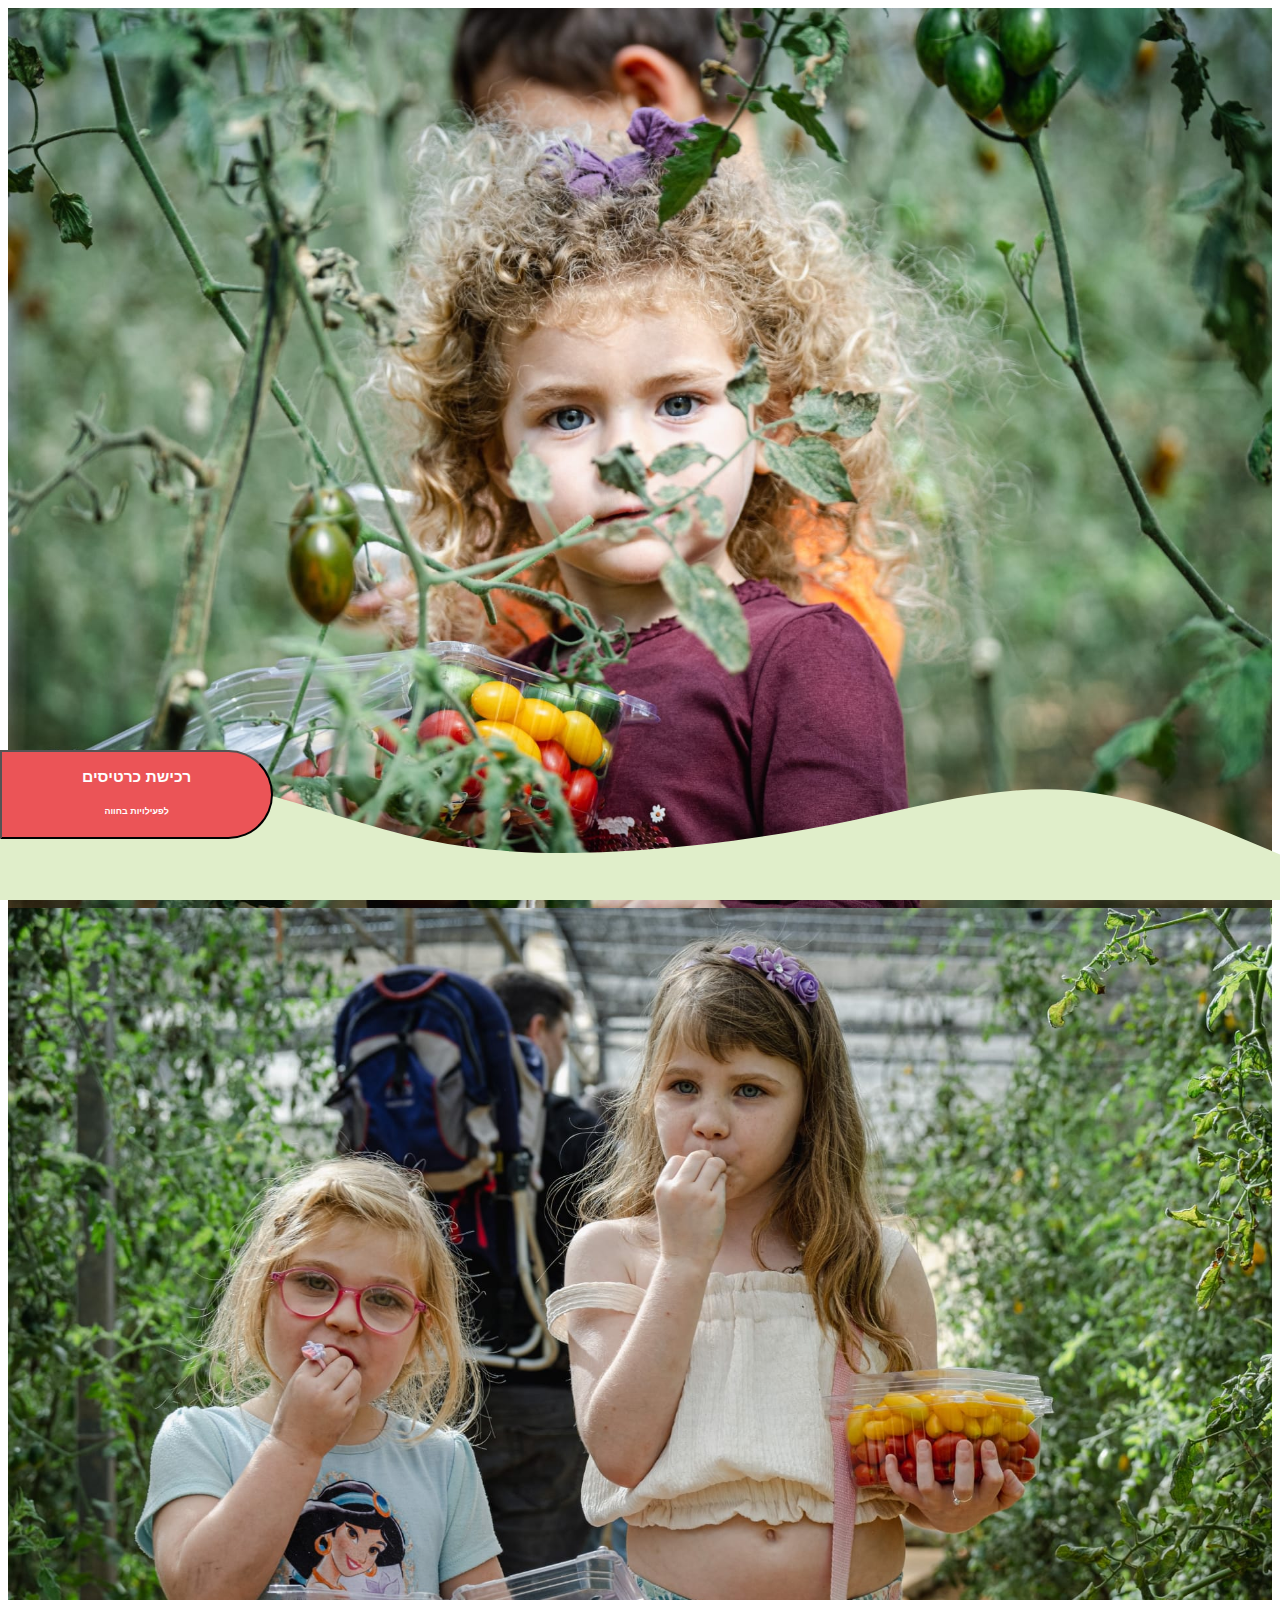
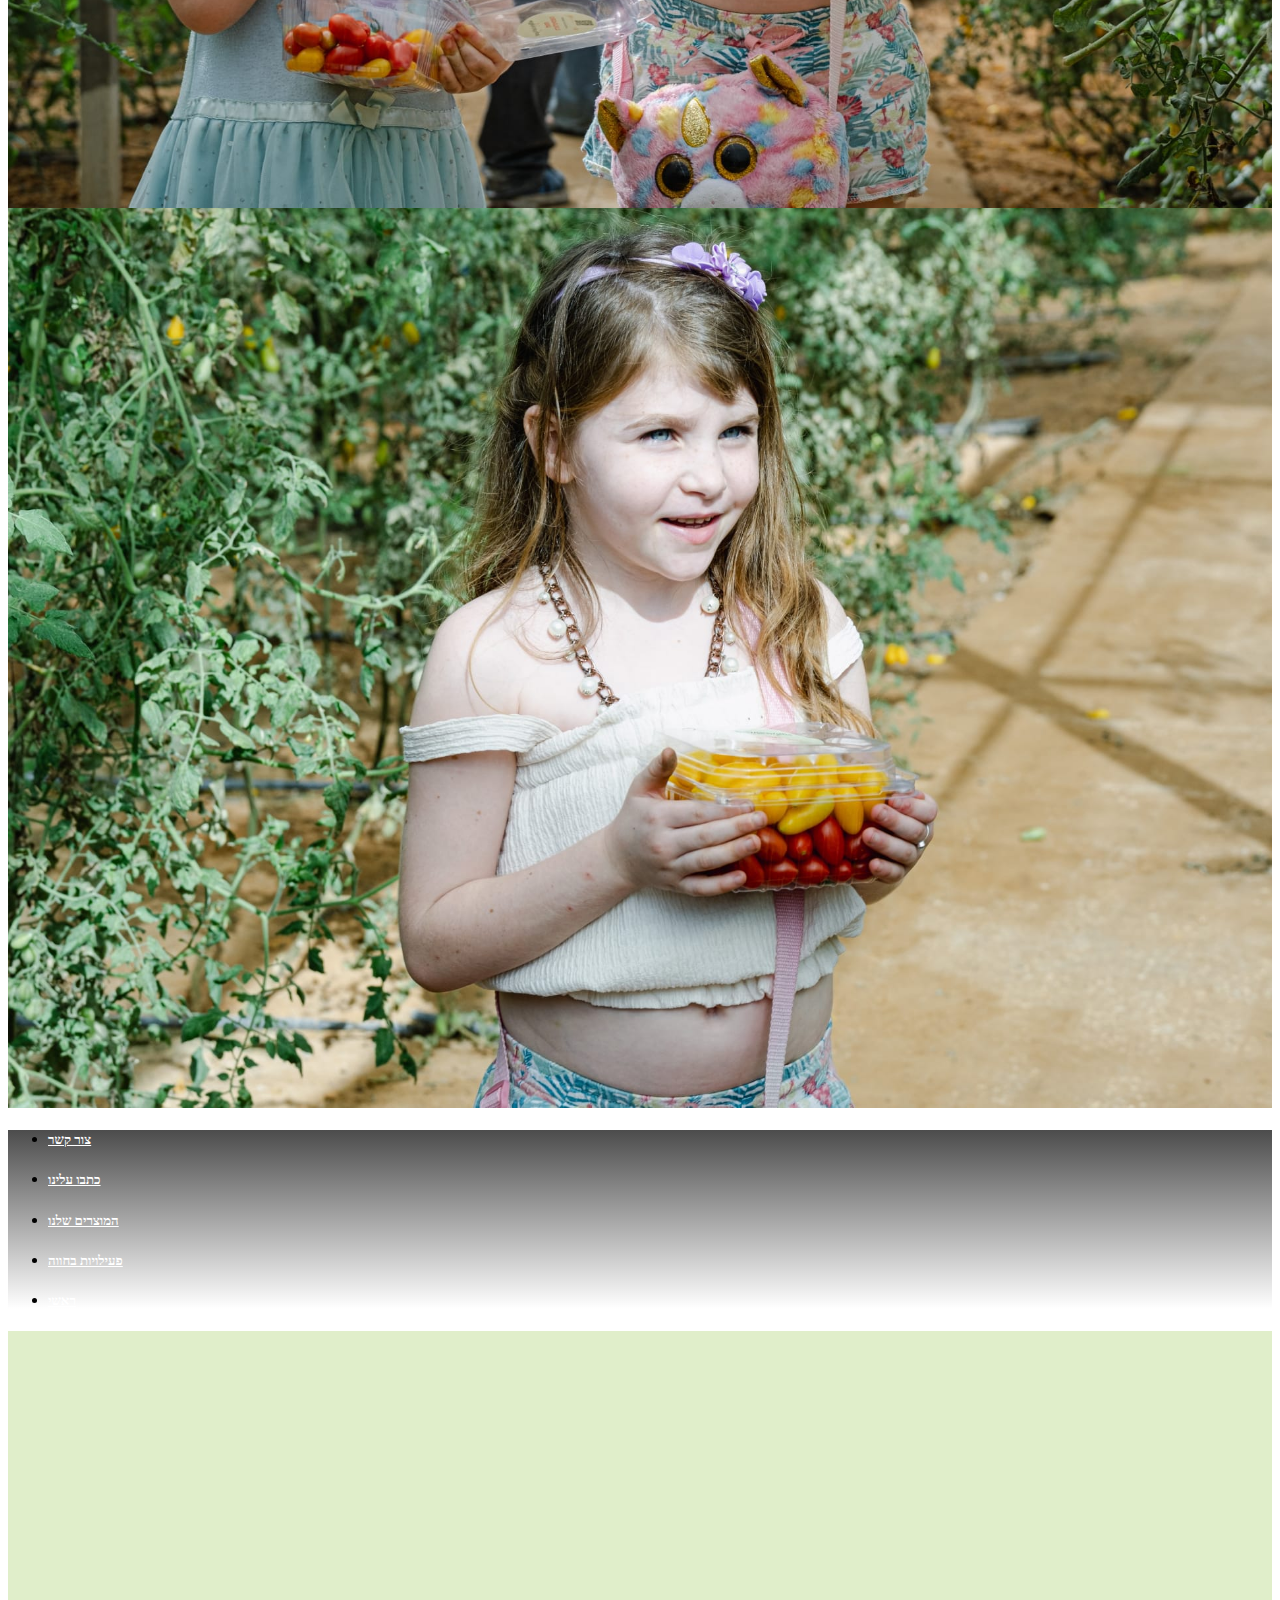
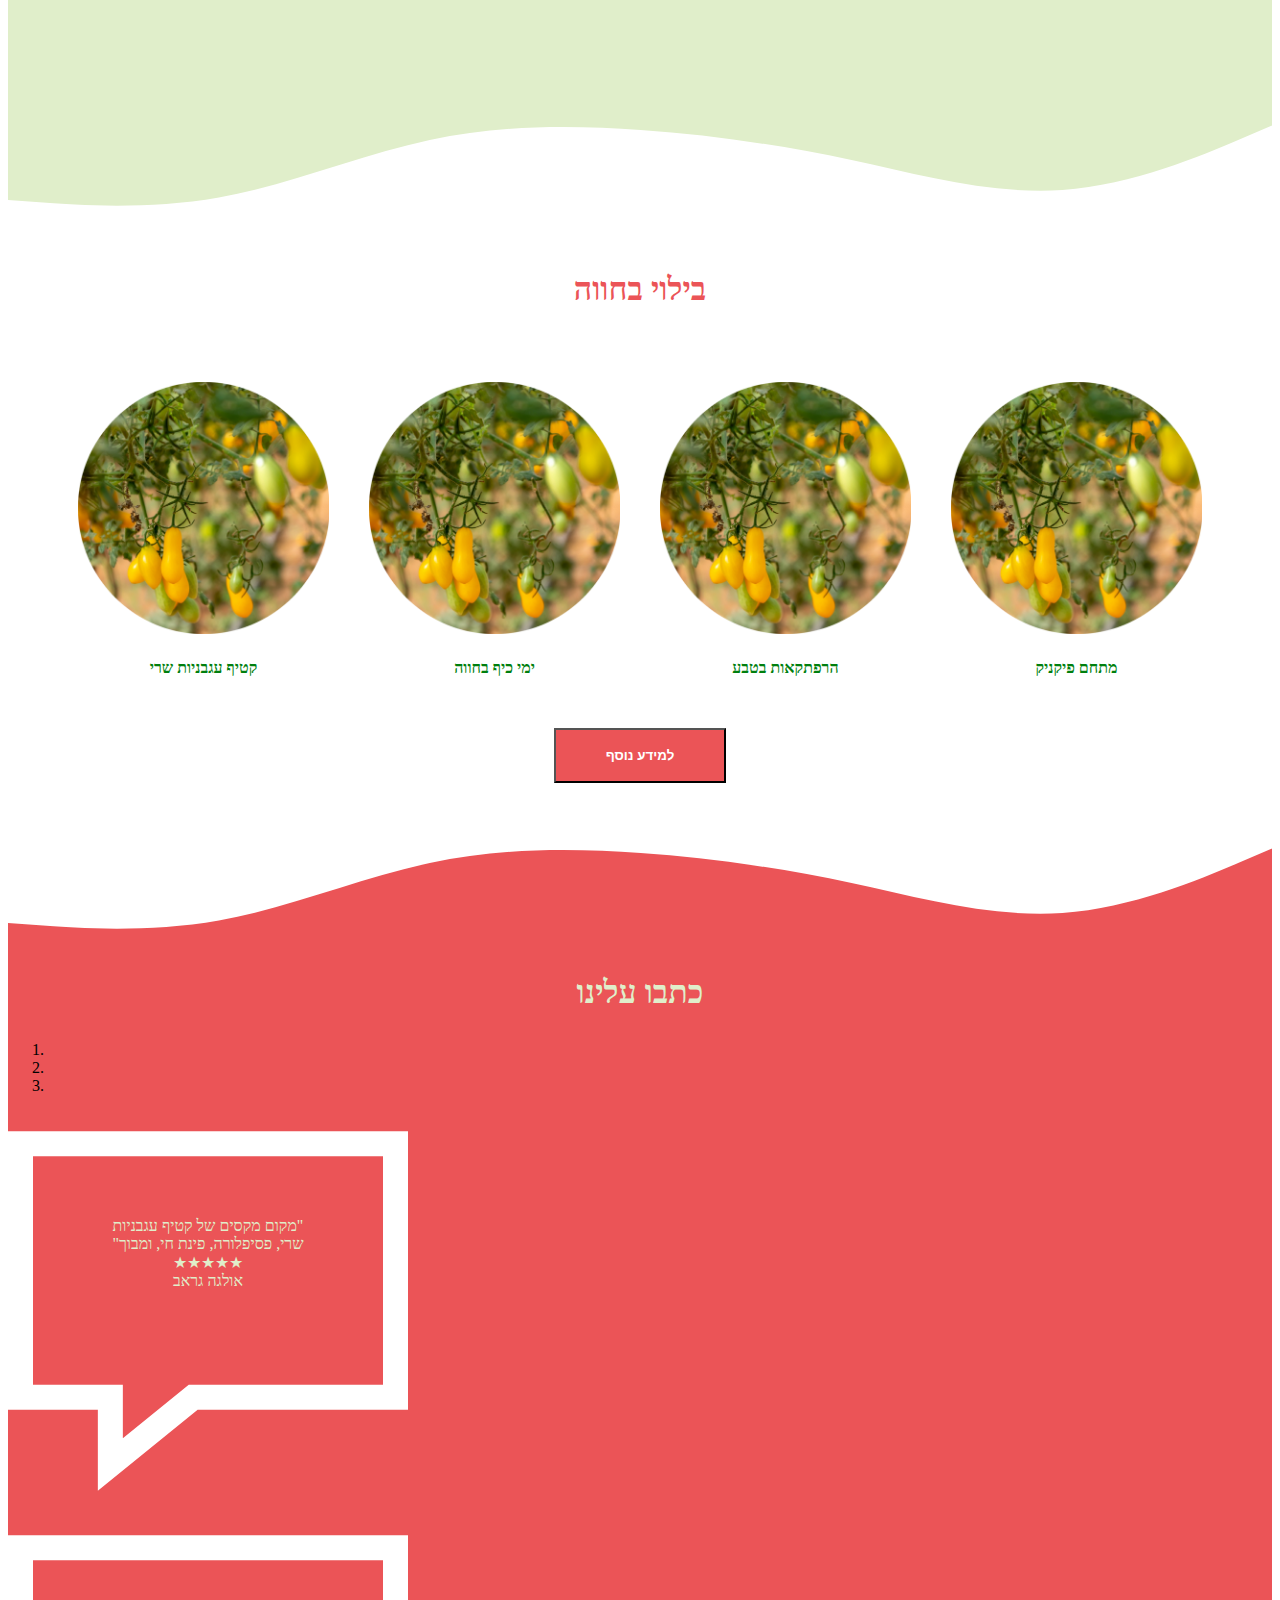
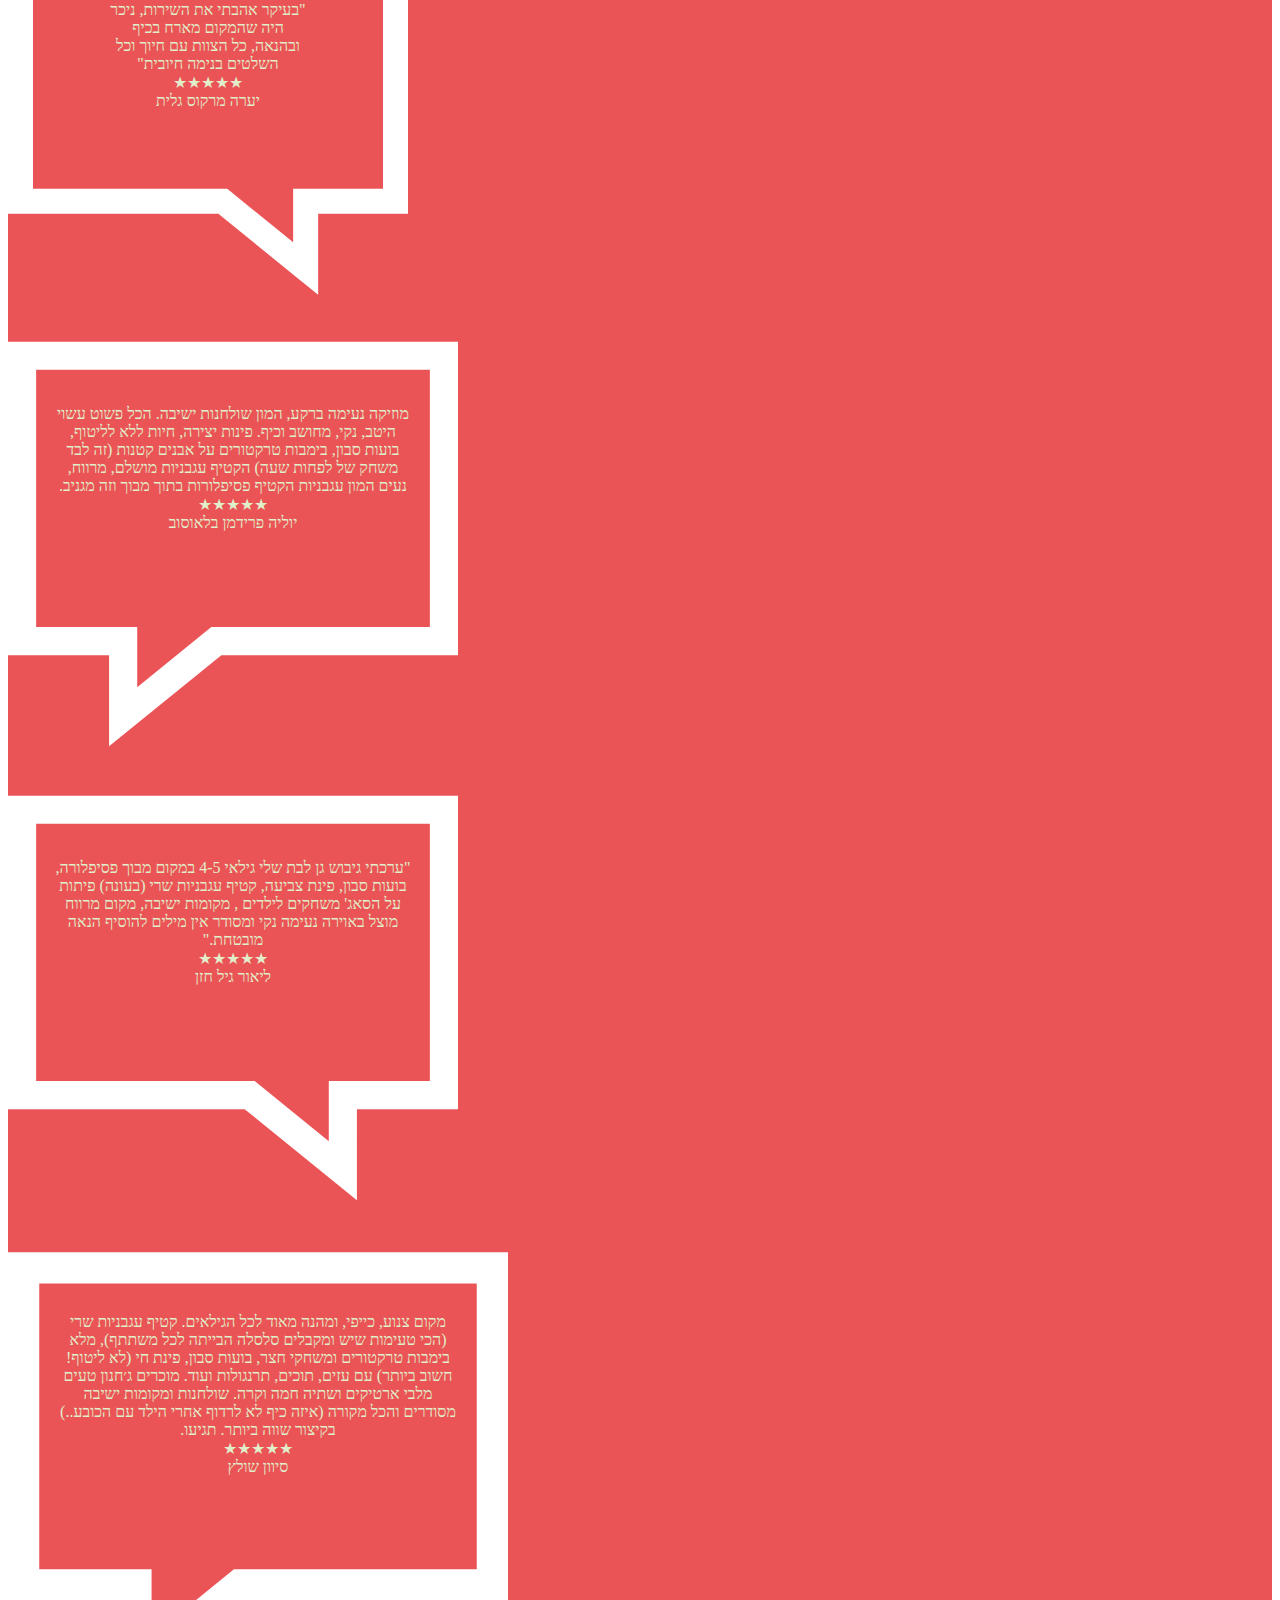
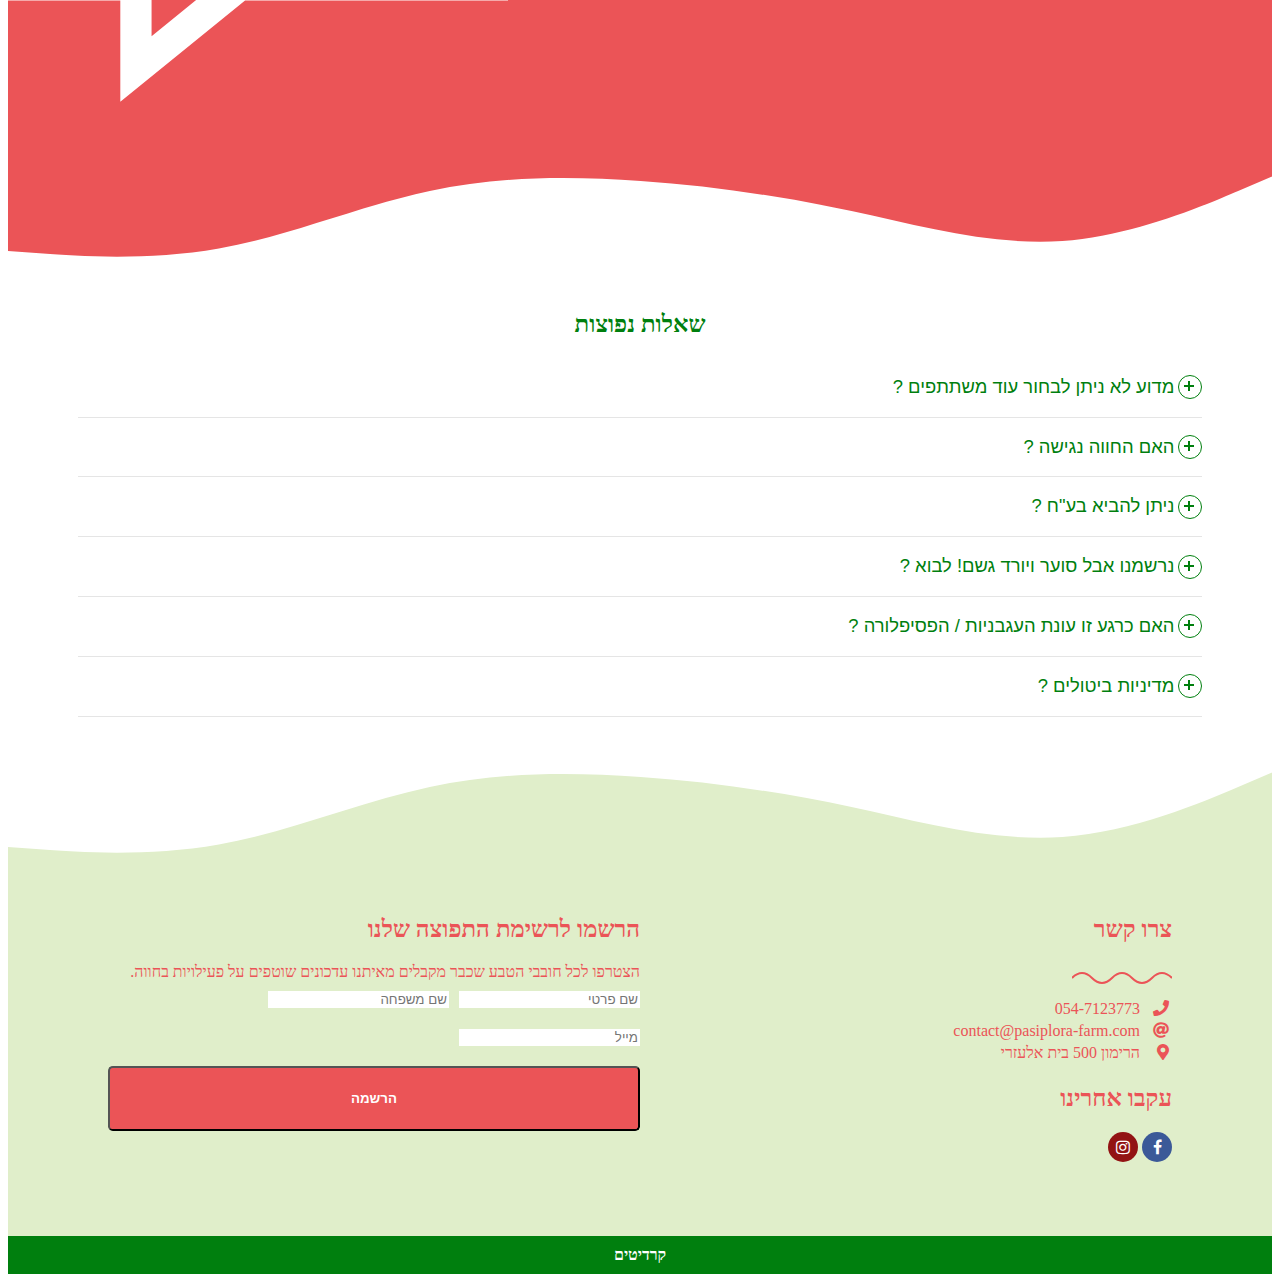
==== farm.html @ 349e7e93 "Update farm.html" ====
<!DOCTYPE html>
<html>
<head>
    <meta charset="utf-8">
    <meta name="viewport" content="width=device-width, initial-scale=1, shrink-to-fit=no">
    <link href="https://cdn.jsdelivr.net/npm/bootstrap@5.1.3/dist/css/bootstrap.min.css" rel="stylesheet" integrity="sha384-1BmE4kWBq78iYhFldvKuhfTAU6auU8tT94WrHftjDbrCEXSU1oBoqyl2QvZ6jIW3" crossorigin="anonymous">
    <link rel="stylesheet" href="https://use.fontawesome.com/releases/v5.0.7/css/all.css">
    <link rel="stylesheet" href="https://cdnjs.cloudflare.com/ajax/libs/font-awesome/4.7.0/css/font-awesome.min.css">
    <link rel="stylesheet" href="/css/farm.css" />
    <script type="text/javascript" src="/scripts/jquery-3.4.1.js"></script>
    <script src="https://cdn.jsdelivr.net/npm/bootstrap@5.1.3/dist/js/bootstrap.bundle.min.js" integrity="sha384-ka7Sk0Gln4gmtz2MlQnikT1wXgYsOg+OMhuP+IlRH9sENBO0LRn5q+8nbTov4+1p" crossorigin="anonymous"></script>
    <script type="text/javascript" src="/scripts/farm.js"></script>
    <title></title>
</head>
<body>
    <section>
        <div id="carouselKenBurns" class="carousel slide carousel-fade kb-carousel" data-bs-ride="carousel">
            <div class="carousel-inner">
                <div class="carousel-item active" data-bs-interval="3000" style="background-image: url('images/carousel/01.jpg')"></div>
                <div class="carousel-item" data-bs-interval="3000" style="background-image: url('images/carousel/02.jpg')"></div>
                <div class="carousel-item" data-bs-interval="3000" style="background-image: url('images/carousel/03.jpg')"></div>
            </div>
        </div>
        <nav class="navbar navbar-expand fixed-top">
            <div class="container">
                <div class="collapse navbar-collapse" id="navbarNav">
                    <ul id="menu-main-nav" class="navbar-nav nav-fill w-75">
                        <li class="nav-item"><a href="." class="nav-link"><h5>צור קשר</h5></a></li>
                        <li class="nav-item"><a href="." class="nav-link"><h5>כתבו עלינו</h5></a></li>
                        <li class="nav-item"><a href="." class="nav-link"><h5>המוצרים שלנו</h5></a></li>
                        <li class="nav-item"><a href="." class="nav-link"><h5>פעילויות בחווה</h5></a></li>
                        <li class="nav-item"><a href="." class="nav-link"><h5>ראשי</h5></a></li>
                    </ul>
                </div>
            </div>
        </nav>
        <div class="inner-custom-shape-divider-bottom">
            <svg xmlns="http://www.w3.org/2000/svg" viewBox="0 0 1440 320" preserveAspectRatio="none">
                <path fill="#E0EECA" fill-opacity="1" d="M0,64L40,58.7C80,53,160,43,240,69.3C320,96,400,160,480,192C560,224,640,224,720,213.3C800,203,880,181,960,149.3C1040,117,1120,75,1200,85.3C1280,96,1360,160,1400,192L1440,224L1440,320L1400,320C1360,320,1280,320,1200,320C1120,320,1040,320,960,320C880,320,800,320,720,320C640,320,560,320,480,320C400,320,320,320,240,320C160,320,80,320,40,320L0,320Z"></path>
            </svg>
            <button type="button" class="btn shadow-none" style="position:absolute; background-color:#EB5457; border-radius:0 50rem 50rem 0; left:0; top:0; color:white; padding:0 80px;"><h3>רכישת כרטיסים</h3><h6>לפעילויות בחווה</h6></button>
        </div>
    </section>
    <section style="background-color:#E0EECA; text-align:right; color:#007F0E; padding:50px 50px;">
        <div class="fade-in-bottom">
            <div style="display:flex; flex-direction:row; align-items: center;">
                <picture style="width:300px;">
                    <img src="images/farmer-green-01.png" style="width:100%;">
                </picture>
                <div style="flex-grow:1;">
                    <h1>קצת עלינו</h1>
                    חוות הפסיפלורה הוקמה ע“י משפחת עזרא, דור שלישי לחקלאים, במושב בית אלעזרי (ליד רחובות)<br />
                    .החווה מציעה מקום ענק ומקורה עם פינת חי, מקומות ישיבה, פינת יצירה, משחק וקטיף עצמי<br />
                    !בחווה מבוך ענקי ומסקרן של פסיפלורה<br />
                    .המבוך מהנה וכיפי לילדים ביום, והופך להיות מסתורי והרפתקני לנוער וקהל מבוגר בערב<br />
                    .מספטמבר מתחיל קטיף עצמי של עגבניות שרי בצבעים שונים ופסיפלורה<br />
                    .ניתן לקיים במקום ימי הולדת, אירועים, ערבי גיבוש וקייטנות<br />
                </div>
            </div>
        </div>
    </section>
    <section style="text-align:center; color:#007F0E;">
        <div class="outer-custom-shape-divider-top flip-vertical">
            <svg xmlns="http://www.w3.org/2000/svg" viewBox="0 0 1440 320" preserveAspectRatio="none">
                <path fill="#E0EECA" fill-opacity="1" d="M0,64L40,58.7C80,53,160,43,240,69.3C320,96,400,160,480,192C560,224,640,224,720,213.3C800,203,880,181,960,149.3C1040,117,1120,75,1200,85.3C1280,96,1360,160,1400,192L1440,224L1440,320L1400,320C1360,320,1280,320,1200,320C1120,320,1040,320,960,320C880,320,800,320,720,320C640,320,560,320,480,320C400,320,320,320,240,320C160,320,80,320,40,320L0,320Z"></path>
            </svg>
        </div>
        <div style="padding:20px 50px;">
            <h1 style="color:#EB5457; font-weight:bold; margin-bottom:50px;">בילוי בחווה</h1>
            <div style="display:flex; flex-direction:row; align-items: center;">
                <div style="flex-grow:1; padding:0 20px;">
                    <div class="fade-in-top" style="display:inline-block; margin:0 auto;">
                        <div style="width:70px; height:20px; border-radius: 0 100px; background: #007F0E; display:inline-block;"></div>
                        <div style="width:70px; height:20px; border-radius: 100px 0; background: #007F0E; display:inline-block;"></div>
                    </div>
                    <picture style="width:100%;">
                        <img src="images/circle-img.png" style="width:100%;">
                    </picture>
                    <h4>קטיף עגבניות שרי</h4>
                </div>
                <div style="flex-grow:1; padding:0 20px;">
                    <div class="fade-in-top" style="display:inline-block; margin:0 auto;">
                        <div style="width:70px; height:20px; border-radius: 0 100px; background: #007F0E; display:inline-block;"></div>
                        <div style="width:70px; height:20px; border-radius: 100px 0; background: #007F0E; display:inline-block;"></div>
                    </div>
                    <picture style="width:100%;">
                        <img src="images/circle-img.png" style="width:100%;">
                    </picture>
                    <h4>ימי כיף בחווה</h4>
                </div>
                <div style="flex-grow:1; padding:0 20px;">
                    <div class="fade-in-top" style="display:inline-block; margin:0 auto;">
                        <div style="width:70px; height:20px; border-radius: 0 100px; background: #007F0E; display:inline-block;"></div>
                        <div style="width:70px; height:20px; border-radius: 100px 0; background: #007F0E; display:inline-block;"></div>
                    </div>
                    <picture style="width:100%;">
                        <img src="images/circle-img.png" style="width:100%;">
                    </picture>
                    <h4>הרפתקאות בטבע</h4>
                </div>
                <div style="flex-grow:1; padding:0 20px;">
                    <div class="fade-in-top" style="display:inline-block; margin:0 auto;">
                        <div style="width:70px; height:20px; border-radius: 0 100px; background: #007F0E; display:inline-block;"></div>
                        <div style="width:70px; height:20px; border-radius: 100px 0; background: #007F0E; display:inline-block;"></div>
                    </div>
                    <picture style="width:100%;">
                        <img src="images/circle-img.png" style="width:100%;">
                    </picture>
                    <h4>מתחם פיקניק</h4>
                </div>
            </div>
            <button type="button" class="btn rounded-pill shadow-none" style="background-color:#EB5457; color:white; padding:0 50px; margin-top:30px;"><h4>למידע נוסף</h4></button>
        </div>
    </section>
    <section style="background-color:#EB5457; text-align:center;">
        <div class="outer-custom-shape-divider-bottom flip-vertical">
            <svg xmlns="http://www.w3.org/2000/svg" viewBox="0 0 1440 320" preserveAspectRatio="none">
                <path fill="white" fill-opacity="1" d="M0,64L40,58.7C80,53,160,43,240,69.3C320,96,400,160,480,192C560,224,640,224,720,213.3C800,203,880,181,960,149.3C1040,117,1120,75,1200,85.3C1280,96,1360,160,1400,192L1440,224L1440,320L1400,320C1360,320,1280,320,1200,320C1120,320,1040,320,960,320C880,320,800,320,720,320C640,320,560,320,480,320C400,320,320,320,240,320C160,320,80,320,40,320L0,320Z"></path>
            </svg>
        </div>
        <h1 style="color:white; font-weight:bold; margin-bottom:30px; color:#E0EECA;">כתבו עלינו</h1>
        <div id="reviewCarouselIndicators" class="carousel slide" data-bs-ride="carousel">
            <ol class="carousel-indicators" style="bottom:-30px;">
                <li data-bs-target="#reviewCarouselIndicators" data-bs-slide-to="0" class="active"></li>
                <li data-bs-target="#reviewCarouselIndicators" data-bs-slide-to="1"></li>
                <li data-bs-target="#reviewCarouselIndicators" data-bs-slide-to="2"></li>
            </ol>
            <div class="carousel-inner">
                <div class="carousel-item active">
                    <div class="row d-flex justify-content-center">
                        <div style="width:400px; position:relative; margin-right:20px;">
                            <svg xmlns="http://www.w3.org/2000/svg" viewBox="0 0 512 512" x="0" y="0">
                                <path fill="white" d="M115.008,486.216v-103.76H0V25.784h512v356.672H242.752L115.008,486.216z M32,350.456h115.008V419l84.352-68.544H480V57.784H32V350.456z" />
                            </svg>
                            <p dir="rtl" style="position:absolute; left:50%; transform:translateX(-50%); top:90px; text-align:center; color:#E0EECA;">
                                "מקום מקסים של קטיף עגבניות שרי, פסיפלורה, פינת חי, ומבוך"
                                <span style="display:block;">&#x2605;&#x2605;&#x2605;&#x2605;&#x2605;</span>
                                אולגה גראב
                            </p>
                        </div>
                        <div style="width:400px; position:relative;">
                            <svg xmlns="http://www.w3.org/2000/svg" viewBox="0 0 512 512" x="0" y="0" class="flip-horizontal">
                                <path fill="white" d="M115.008,486.216v-103.76H0V25.784h512v356.672H242.752L115.008,486.216z M32,350.456h115.008V419l84.352-68.544H480V57.784H32V350.456z" />
                            </svg>
                            <p dir="rtl" style="position:absolute; left:50%; transform:translateX(-50%); top:70px; text-align:center; color:#E0EECA;">
                                "בעיקר אהבתי את השירות, ניכר היה שהמקום מארח בכיף ובהנאה, כל הצוות עם חיוך וכל השלטים בנימה חיובית"
                                <span style="display:block;">&#x2605;&#x2605;&#x2605;&#x2605;&#x2605;</span>
                                יערה מרקוס גלית
                            </p>
                        </div>
                    </div>
                </div>
                <div class="carousel-item">
                    <div class="row d-flex justify-content-center">
                        <div style="width:450px; position:relative; margin-right:20px;">
                            <svg xmlns="http://www.w3.org/2000/svg" viewBox="0 0 512 512" x="0" y="0">
                                <path fill="white" d="M115.008,486.216v-103.76H0V25.784h512v356.672H242.752L115.008,486.216z M32,350.456h115.008V419l84.352-68.544H480V57.784H32V350.456z" />
                            </svg>
                            <p dir="rtl" style="position:absolute; left:50%; transform:translateX(-50%); width:80%; top:70px; text-align:center; color:#E0EECA;">
                                מוזיקה נעימה ברקע, המון שולחנות ישיבה. הכל פשוט עשוי היטב, נקי, מחושב וכיף.
                                פינות יצירה, חיות ללא לליטוף, בועות סבון, בימבות טרקטורים על אבנים קטנות (זה לבד משחק של לפחות שעה)
                                הקטיף עגבניות מושלם, מרווח, נעים המון עגבניות
                                הקטיף פסיפלורות בתוך מבוך וזה מגניב.
                                <span style="display:block;">&#x2605;&#x2605;&#x2605;&#x2605;&#x2605;</span>
                                יוליה פרידמן בלאוסוב
                            </p>
                        </div>
                        <div style="width:450px; position:relative;">
                            <svg xmlns="http://www.w3.org/2000/svg" viewBox="0 0 512 512" x="0" y="0" style="transform: scaleX(-1);">
                                <path fill="white" d="M115.008,486.216v-103.76H0V25.784h512v356.672H242.752L115.008,486.216z M32,350.456h115.008V419l84.352-68.544H480V57.784H32V350.456z" />
                            </svg>
                            <p dir="rtl" style="position:absolute; left:50%; transform:translateX(-50%); width:80%; top:70px; text-align:center; color:#E0EECA;">
                                "ערכתי גיבוש גן לבת שלי גילאי 4-5  במקום מבוך פסיפלורה, בועות סבון, פינת צביעה, קטיף עגבניות שרי (בעונה) פיתות על הסאג'  משחקים לילדים , מקומות ישיבה, מקום מרווח מוצל באוירה נעימה נקי ומסודר אין מילים להוסיף הנאה מובטחת."
                                <span style="display:block;">&#x2605;&#x2605;&#x2605;&#x2605;&#x2605;</span>
                                ליאור גיל חזן
                            </p>
                        </div>
                    </div>
                </div>
                <div class="carousel-item">
                    <div class="row d-flex justify-content-center">
                        <div style="width:500px; position:relative;">
                            <svg xmlns="http://www.w3.org/2000/svg" viewBox="0 0 512 512" x="0" y="0">
                                <path fill="white" d="M115.008,486.216v-103.76H0V25.784h512v356.672H242.752L115.008,486.216z M32,350.456h115.008V419l84.352-68.544H480V57.784H32V350.456z" />
                            </svg>
                            <p dir="rtl" style="position:absolute; left:50%; transform:translateX(-50%); width:80%; top:70px; text-align:center; color:#E0EECA;">
                                מקום צנוע, כייפי, ומהנה מאוד לכל הגילאים. קטיף עגבניות שרי (הכי טעימות שיש ומקבלים סלסלה הבייתה לכל משתתף), מלא בימבות טרקטורים ומשחקי חצר, בועות סבון, פינת חי (לא ליטוף! חשוב ביותר) עם עזים, תוכים, תרנגולות ועוד. מוכרים ג׳חנון טעים מלבי ארטיקים ושתיה חמה וקרה. שולחנות ומקומות ישיבה מסודרים והכל מקורה (איזה כיף לא לרדוף אחרי הילד עם הכובע..)  בקיצור שווה ביותר. תגיעו.
                                <span style="display:block;">&#x2605;&#x2605;&#x2605;&#x2605;&#x2605;</span>
                                סיוון שולץ
                            </p>
                        </div>
                    </div>
                </div>
            </div>
            <a class="carousel-control-prev" data-bs-target="#reviewCarouselIndicators" role="button" data-bs-slide="prev">
                <span class="carousel-control-prev-icon" aria-hidden="true"></span>
                <span class="sr-only">Previous</span>
            </a>
            <a class="carousel-control-next" data-bs-target="#reviewCarouselIndicators" role="button" data-bs-slide="next">
                <span class="carousel-control-next-icon" aria-hidden="true"></span>
                <span class="sr-only">Next</span>
            </a>
        </div>
    </section>
    <section>
        <div class="outer-custom-shape-divider-top flip-vertical">
            <svg xmlns="http://www.w3.org/2000/svg" viewBox="0 0 1440 320" preserveAspectRatio="none">
                <path fill="#EB5457" fill-opacity="1" d="M0,64L40,58.7C80,53,160,43,240,69.3C320,96,400,160,480,192C560,224,640,224,720,213.3C800,203,880,181,960,149.3C1040,117,1120,75,1200,85.3C1280,96,1360,160,1400,192L1440,224L1440,320L1400,320C1360,320,1280,320,1200,320C1120,320,1040,320,960,320C880,320,800,320,720,320C640,320,560,320,480,320C400,320,320,320,240,320C160,320,80,320,40,320L0,320Z"></path>
            </svg>
        </div>
        <div dir="rtl" style="padding:10px 70px;">
            <h2 style="text-align:center; color:#007F0E;">שאלות נפוצות</h2>
            <div class="accordion">
                <div class="accordion-item">
                    <button id="accordion-button-1" aria-expanded="false" style="text-align:right;" onclick="toggleAccordion(this)"><span class="accordion-title">מדוע לא ניתן לבחור עוד משתתפים ?</span><span class="icon" aria-hidden="true"></span></button>
                    <div class="accordion-content">
                        <p style="text-align:right;">חשובה לנו החוויה שלכם אצלנו, ע"מ שיהיה נעים ומרווח אנחנו חוסמים רישום מעל למס' נרשמים מוגדר. נשמח אם תרשמו למועד אחר.</p>
                    </div>
                </div>
                <div class="accordion-item">
                    <button id="accordion-button-2" aria-expanded="false" style="text-align:right;" onclick="toggleAccordion(this)"><span class="accordion-title">האם החווה נגישה ?</span><span class="icon" aria-hidden="true"></span></button>
                    <div class="accordion-content">
                        <p style="text-align:right;">
                            בכל שטח החווה, יש גישה נוחה לעגלות, הכוללת שביל בטון בחממת עגבניות השרי.
                            המבוך בקרקע חולית.
                            בכל מקרה, צוות העובדים האדיב ישמח לסייע ככל הניתן.
                        </p>
                    </div>
                </div>
                <div class="accordion-item">
                    <button id="accordion-button-3" aria-expanded="false" style="text-align:right;" onclick="toggleAccordion(this)"><span class="accordion-title">ניתן להביא בע"ח ?</span><span class="icon" aria-hidden="true"></span></button>
                    <div class="accordion-content">
                        <p style="text-align:right;">
                            כן! אנחנו אוהבים בע"ח. עם-זאת, אתם מתחייבים שלא יטריד אף מבקר!
                            לא תותר כניסה לתנינים, אריות וכלבים מסוכנים!
                        </p>
                    </div>
                </div>
                <div class="accordion-item">
                    <button id="accordion-button-4" aria-expanded="false" style="text-align:right;" onclick="toggleAccordion(this)"><span class="accordion-title">נרשמנו אבל סוער ויורד גשם! לבוא ?</span><span class="icon" aria-hidden="true"></span></button>
                    <div class="accordion-content">
                        <p style="text-align:right;">
                            כן! החממה מקורה והגשם לא מפריע לפעילות.
                            יותר מכך, מומלץ לבוא עם מגפיים ובגדים להחלפה ולתת לילדים לקפץ בשלוליות, הם יהנו!!
                            מי שירצה להמנע מהבוץ כלל, יוכל.
                        </p>
                    </div>
                </div>
                <div class="accordion-item">
                    <button id="accordion-button-5" aria-expanded="false" style="text-align:right;" onclick="toggleAccordion(this)"><span class="accordion-title">האם כרגע זו עונת העגבניות / הפסיפלורה ?</span><span class="icon" aria-hidden="true"></span></button>
                    <div class="accordion-content">
                        <p style="text-align:right;">
                            הקטיף פעיל מראשית ספטמבר, ועד אפריל - לאחר חג הפסח.
                            לאורך כל התקופה יש עגבניות שרי בשפע למעט חוסרים נקודתיים.
                            לפסיפלורה שתי עונות בשנה - ינואר-פברואר ויולי-אוגוסט.  המבוך הוא אטרקציה בפני עצמה (גם ללא הפרי המדהים!)
                            אנו מעדכנים בעמוד הפייסבוק שלנו את מצב היבול- http://fb.me/PassionFruitFarm
                            עם גמר עונת הקטיף, אנו מתחילים בפעילות הכנת שתילים במקום!
                        </p>
                    </div>
                </div>
                <div class="accordion-item">
                    <button id="accordion-button-6" aria-expanded="false" style="text-align:right;" onclick="toggleAccordion(this)"><span class="accordion-title">מדיניות ביטולים ?</span><span class="icon" aria-hidden="true"></span></button>
                    <div class="accordion-content">
                        <p style="text-align:right;">ביטול עסקה בהתאם לתקנות הגנת הצרכן (ביטול עסקה), התשע"א-2010 וחוק הגנת הצרכן, התשמ"א-1981</p>
                    </div>
                </div>
            </div>
        </div>
    </section>
    <section style="background-color:#E0EECA;">
        <div class="outer-custom-shape-divider-top flip-vertical">
            <svg xmlns="http://www.w3.org/2000/svg" viewBox="0 0 1440 320" preserveAspectRatio="none">
                <path fill="white" fill-opacity="1" d="M0,64L40,58.7C80,53,160,43,240,69.3C320,96,400,160,480,192C560,224,640,224,720,213.3C800,203,880,181,960,149.3C1040,117,1120,75,1200,85.3C1280,96,1360,160,1400,192L1440,224L1440,320L1400,320C1360,320,1280,320,1200,320C1120,320,1040,320,960,320C880,320,800,320,720,320C640,320,560,320,480,320C400,320,320,320,240,320C160,320,80,320,40,320L0,320Z"></path>
            </svg>
        </div>
        <div style="padding:20px 100px 70px 100px;">
            <div style="display:flex; flex-direction:row;">
                <div dir="rtl" style="width:50%; color:#EB5457; text-align:right;">
                    <h2>הרשמו לרשימת התפוצה שלנו</h2>
                    הצטרפו לכל חובבי הטבע שכבר מקבלים מאיתנו עדכונים שוטפים על פעילויות בחווה.
                    <form style="margin-top:10px;">
                        <div style="display:flex; flex-direction:row; margin-bottom:20px;">
                            <input type="text" class="form-control form-control-lg" style="border:none; margin-left:10px;" placeholder="שם פרטי">
                            <input type="text" class="form-control form-control-lg" style="border:none;" placeholder="שם משפחה">
                        </div>
                        <input type="text" class="form-control form-control-lg" style="border:none; margin-bottom:20px;" placeholder="מייל">
                        <button type="button" class="btn shadow-none" style="width:100%; background-color:#EB5457; color:white; padding:5px 50px; border-radius:0.3rem"><h4>הרשמה</h4></button>
                    </form>
                </div>
                <div dir="rtl" style="flex:auto; text-align:right; color:#EB5457;">
                    <h2 style="text-align:right;">צרו קשר</h2>
                    <div>
                        <svg xmlns="http://www.w3.org/2000/svg" width="100" height="30" viewBox="0 0 500 100">
                            <path fill='transparent' stroke='#EB5457' stroke-width="10" d="M 0 50 Q 50 0, 100 50 Q 150 100, 200 50 Q 250 0, 300 50 Q 350 100, 400 50 Q 450 0, 500 50"></path>
                        </svg>
                    </div>
                    <table>
                        <tr>
                            <td><i class='fas fa-phone'></i></td>
                            <td style="padding-right:10px;">054-7123773</td>
                        </tr>
                        <tr>
                            <td><i class='fas fa-at'></i></td>
                            <td style="padding-right:10px;">contact@pasiplora-farm.com</td>
                        </tr>
                        <tr>
                            <td><i class='fas fa-map-marker-alt'></i></td>
                            <td style="padding-right:10px;">הרימון 500 בית אלעזרי</td>
                        </tr>
                    </table>
                    <h2 style="text-align:right; margin-top:20px;">עקבו אחרינו</h2>
                    <a href="https://www.facebook.com/PassionFruitFarm" target="_blank" style="position:relative; display:inline-block; background-color:#3b5998; width:30px; height:30px; border-radius:15px;">
                        <i class="fa fa-facebook-f center-absolute" style="color:white;"></i>
                    </a>
                    <a href="https://www.instagram.com/passion.fruit.farm/" target="_blank" style="position:relative; display:inline-block; background-color:#921313; width:30px; height:30px; border-radius:15px;">
                        <i class="fa fa-instagram center-absolute" style="color:white;"></i>
                    </a>
                </div>
            </div>
        </div>
    </section>
    <section style="background-color:#007F0E; color:white; text-align:center; font-weight:bold; padding:10px 0;">קרדיטים</section>
</body>
</html>
---- css/farm.css ----
@keyframes kenburns {
    0% {
        transform: scale(1);
        transition: transform 20000ms linear 0s;
    }

    100% {
        transform: scale(1.4);
        transition: transform 20000ms linear 0s;
    }
}

#carouselKenBurns .carousel-item {
    height: 100vh;
    min-height: 350px;
    background: no-repeat center center scroll;
    -webkit-background-size: cover;
    -moz-background-size: cover;
    -o-background-size: cover;
    background-size: cover;
    transition: transform .6s ease-in-out 0s, opacity ease-in-out .6s;
    animation: kenburns 20000ms linear 0s infinite alternate;
}

.kb-carousel {
    overflow: hidden;
}

.nav-link {
    color: white;
}

a.nav-link:hover {
    color: #E0EECA;
}

.fixed-top {
    background: linear-gradient(180deg,rgba(0,0,0,.7) 0,rgba(231,56,39,0));
}

    .fixed-top.scrolled {
        background: #EB5457 !important;
        transition: background 200ms linear;
    }

.inner-custom-shape-divider-bottom {
    position: absolute;
    bottom: 0;
    left: 0;
    width: 100%;
    overflow: hidden;
    line-height: 0;
    z-index: 10;
}

    .inner-custom-shape-divider-bottom svg {
        position: relative;
        display: block;
        width: calc(100% + 1.3px);
        height: 150px;
    }

.outer-custom-shape-divider-top {
    overflow: hidden;
    line-height: 0;
}

    .outer-custom-shape-divider-top svg {
        position: relative;
        display: block;
        width: calc(100% + 1.3px);
        height: 150px;
    }

.outer-custom-shape-divider-bottom {
    overflow: hidden;
    line-height: 0;
}

    .outer-custom-shape-divider-bottom svg {
        position: relative;
        display: block;
        width: calc(100% + 1.3px);
        height: 150px;
    }

.fade-in-bottom {
    position: relative;
    transform: translateY(100px);
    opacity: 0;
    transition: 1s all ease;
}

    .fade-in-bottom.active {
        transform: translateY(0);
        opacity: 1;
    }

.fade-in-top {
    position: relative;
    transform: translateY(-100px);
    opacity: 0;
    transition: 1s all ease;
}

    .fade-in-top.active {
        transform: translateY(0);
        opacity: 1;
    }

.flip-horizontal {
    transform: scaleX(-1);
}

.flip-vertical {
    transform: scaleY(-1);
}

.center-absolute {
    position: absolute;
    top: 50%;
    left: 50%;
    transform: translate(-50%, -50%);
}

.accordion .accordion-item {
    border-bottom: 1px solid #e5e5e5;
}

    .accordion .accordion-item button[aria-expanded=true] {
        border-bottom: 1px solid #E0EECA;
    }

.accordion button {
    position: relative;
    display: block;
    text-align: left;
    width: 100%;
    padding: 1em 0;
    color: #007F0E;
    font-size: 1.15rem;
    font-weight: 400;
    border: none;
    background: none;
    outline: none;
}

    .accordion button:hover, .accordion button:focus {
        cursor: pointer;
        color: #E0EECA;
    }

        .accordion button:hover::after, .accordion button:focus::after {
            cursor: pointer;
            color: #E0EECA;
            border: 1px solid #E0EECA;
        }

    .accordion button .accordion-title {
        padding: 1em 1.5em 1em 0;
    }

    .accordion button .icon {
        display: inline-block;
        position: absolute;
        right: 0;
        top: 50%;
        transform: translateY(-50%);
        width: 22px;
        height: 22px;
        border: 1px solid;
        border-radius: 22px;
    }

        .accordion button .icon::before {
            display: block;
            position: absolute;
            content: "";
            top: 9px;
            left: 5px;
            width: 10px;
            height: 2px;
            background: currentColor;
        }

        .accordion button .icon::after {
            display: block;
            position: absolute;
            content: "";
            top: 5px;
            left: 9px;
            width: 2px;
            height: 10px;
            background: currentColor;
        }

    .accordion button[aria-expanded=true] {
        color: #E0EECA;
    }

        .accordion button[aria-expanded=true] .icon::after {
            width: 0;
        }

        .accordion button[aria-expanded=true] + .accordion-content {
            opacity: 1;
            max-height: 9em;
            transition: all 200ms linear;
            will-change: opacity, max-height;
        }

.accordion .accordion-content {
    opacity: 0;
    max-height: 0;
    overflow: hidden;
    transition: opacity 200ms linear, max-height 200ms linear;
    will-change: opacity, max-height;
}

    .accordion .accordion-content p {
        font-size: 1rem;
        font-weight: 300;
        margin: 2em 0;
    }
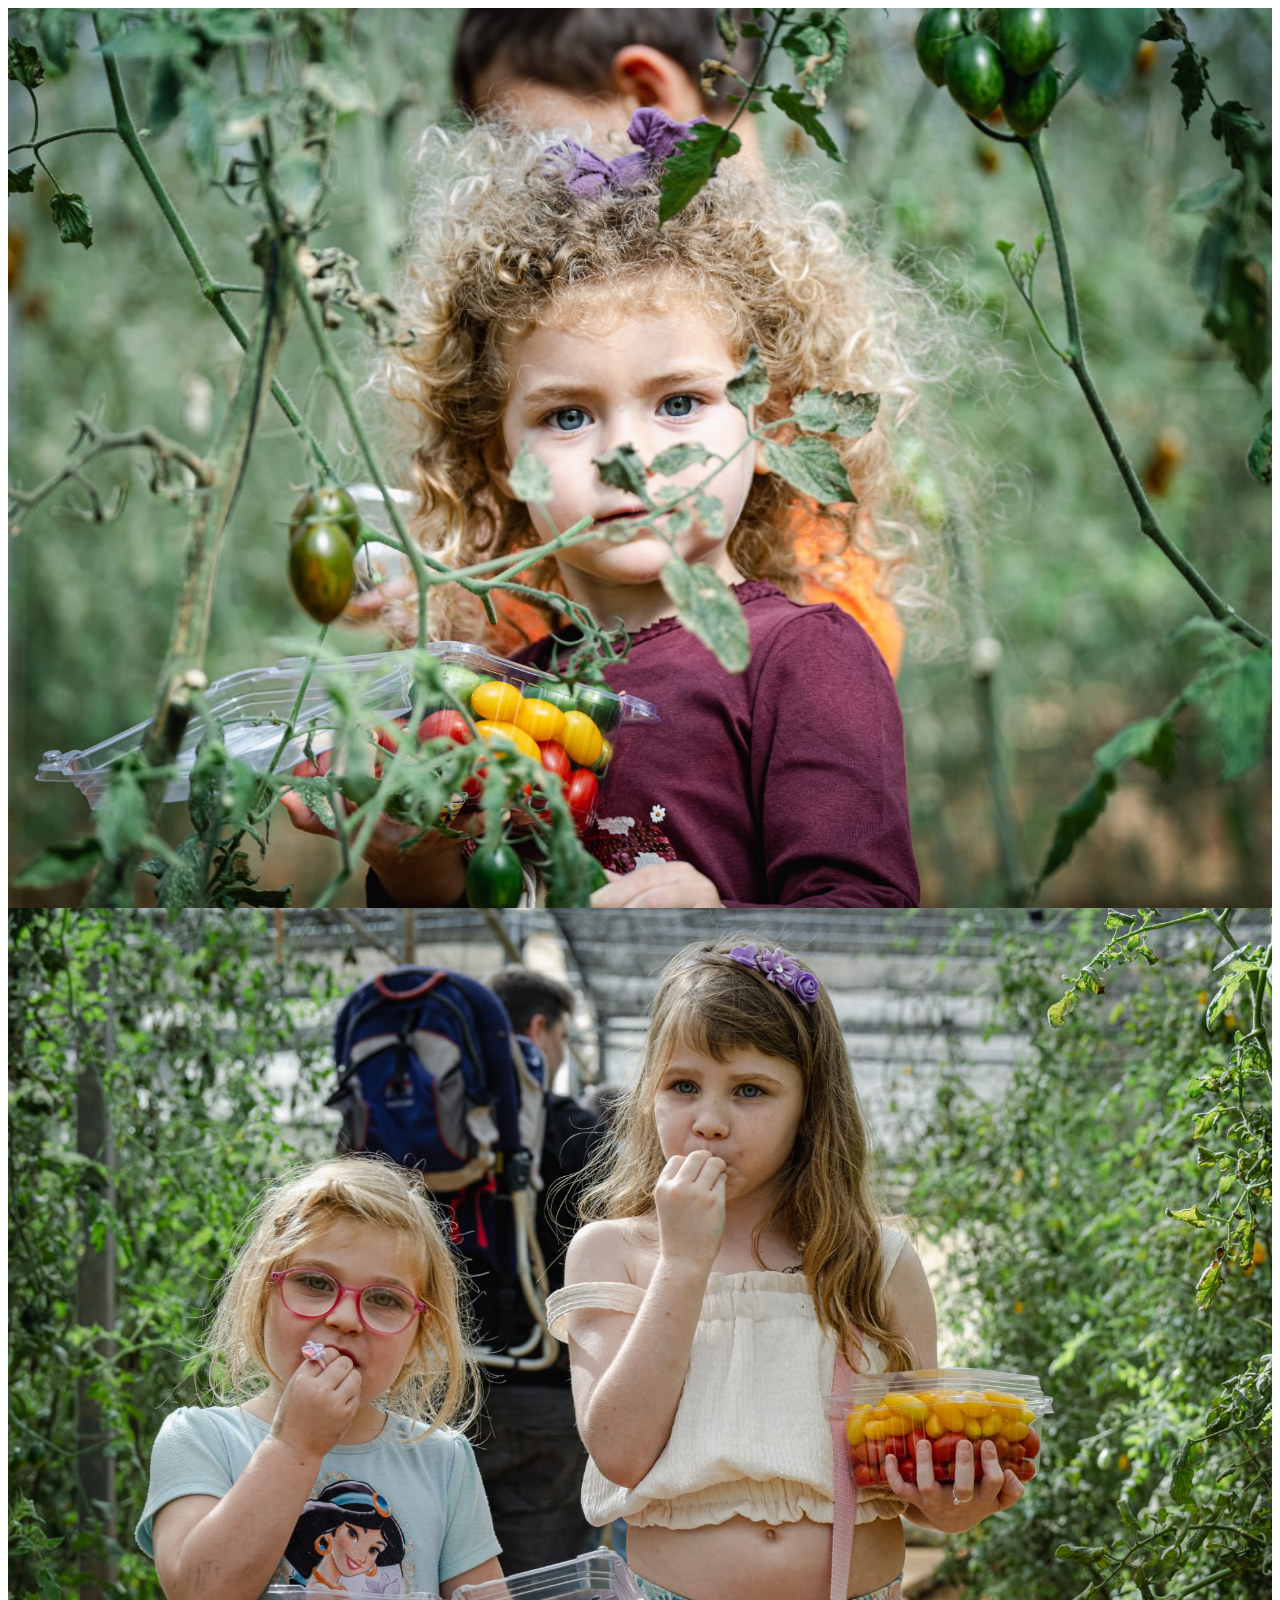
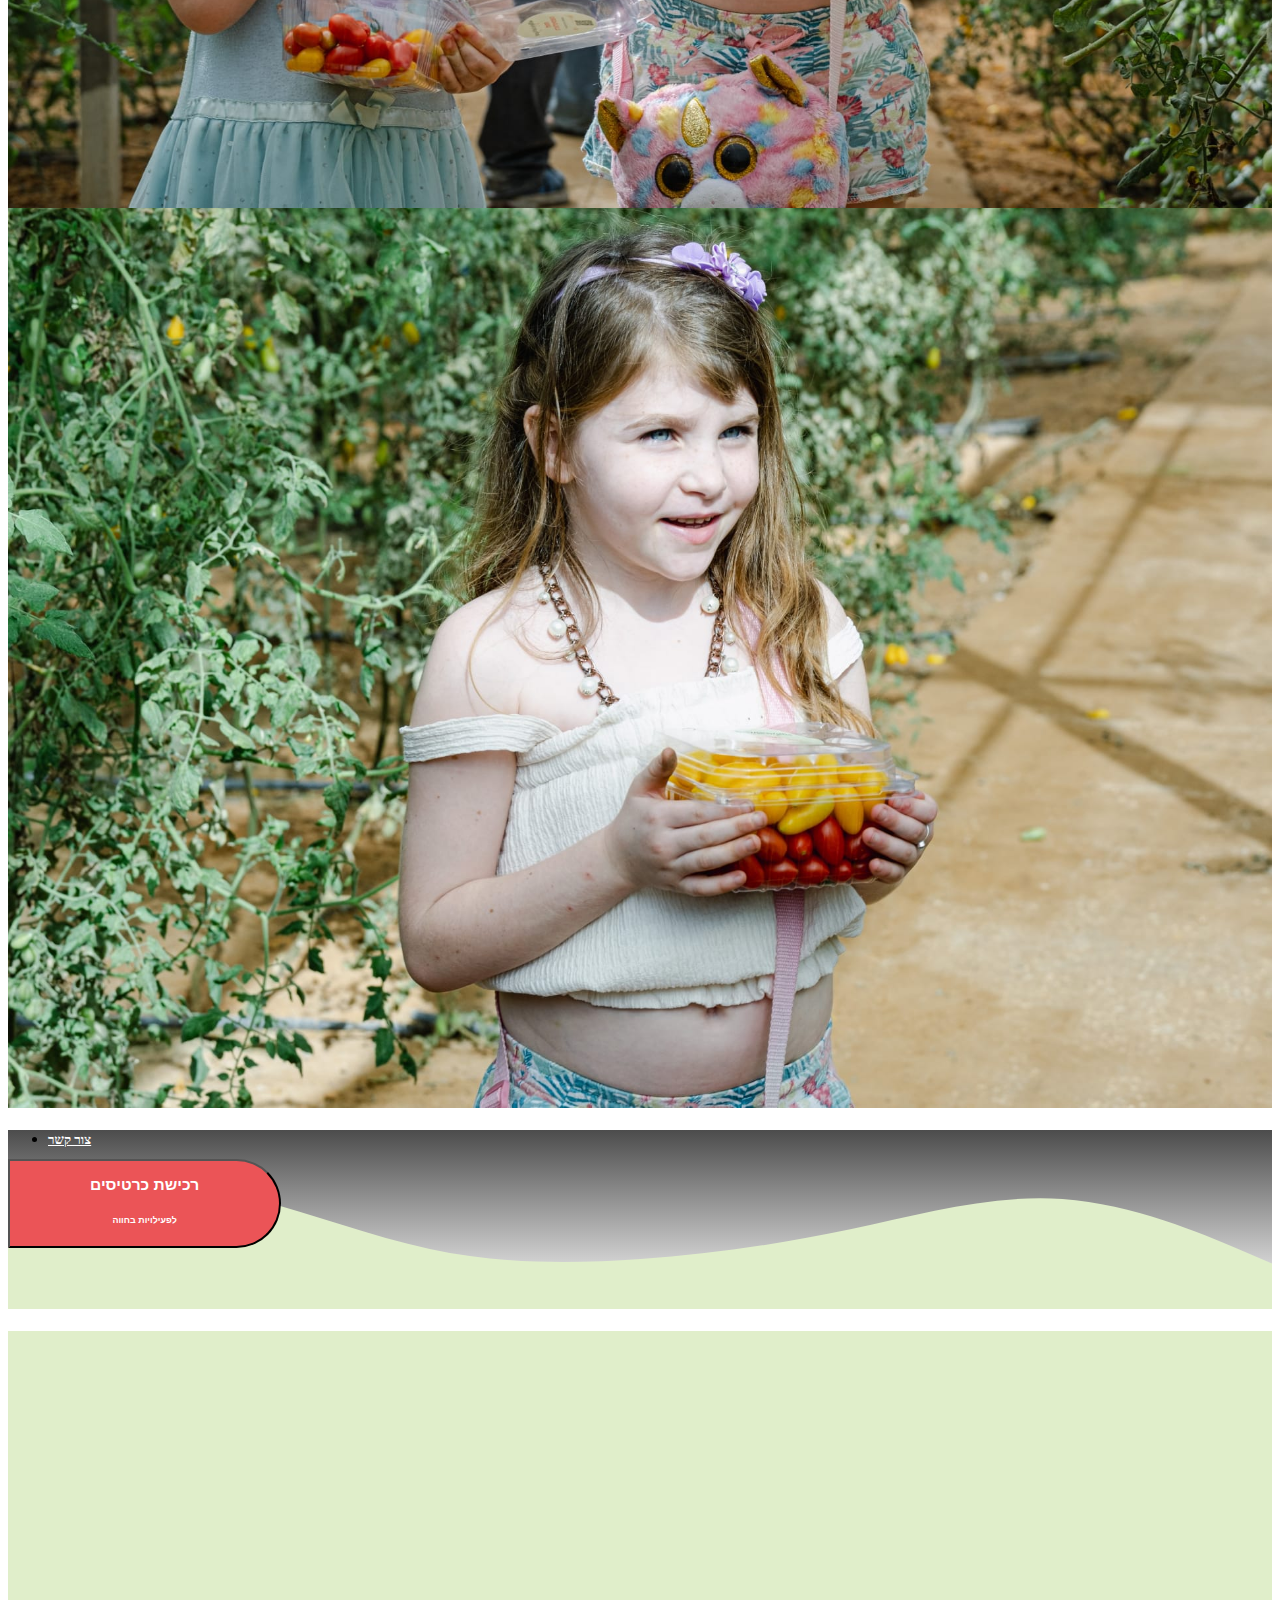
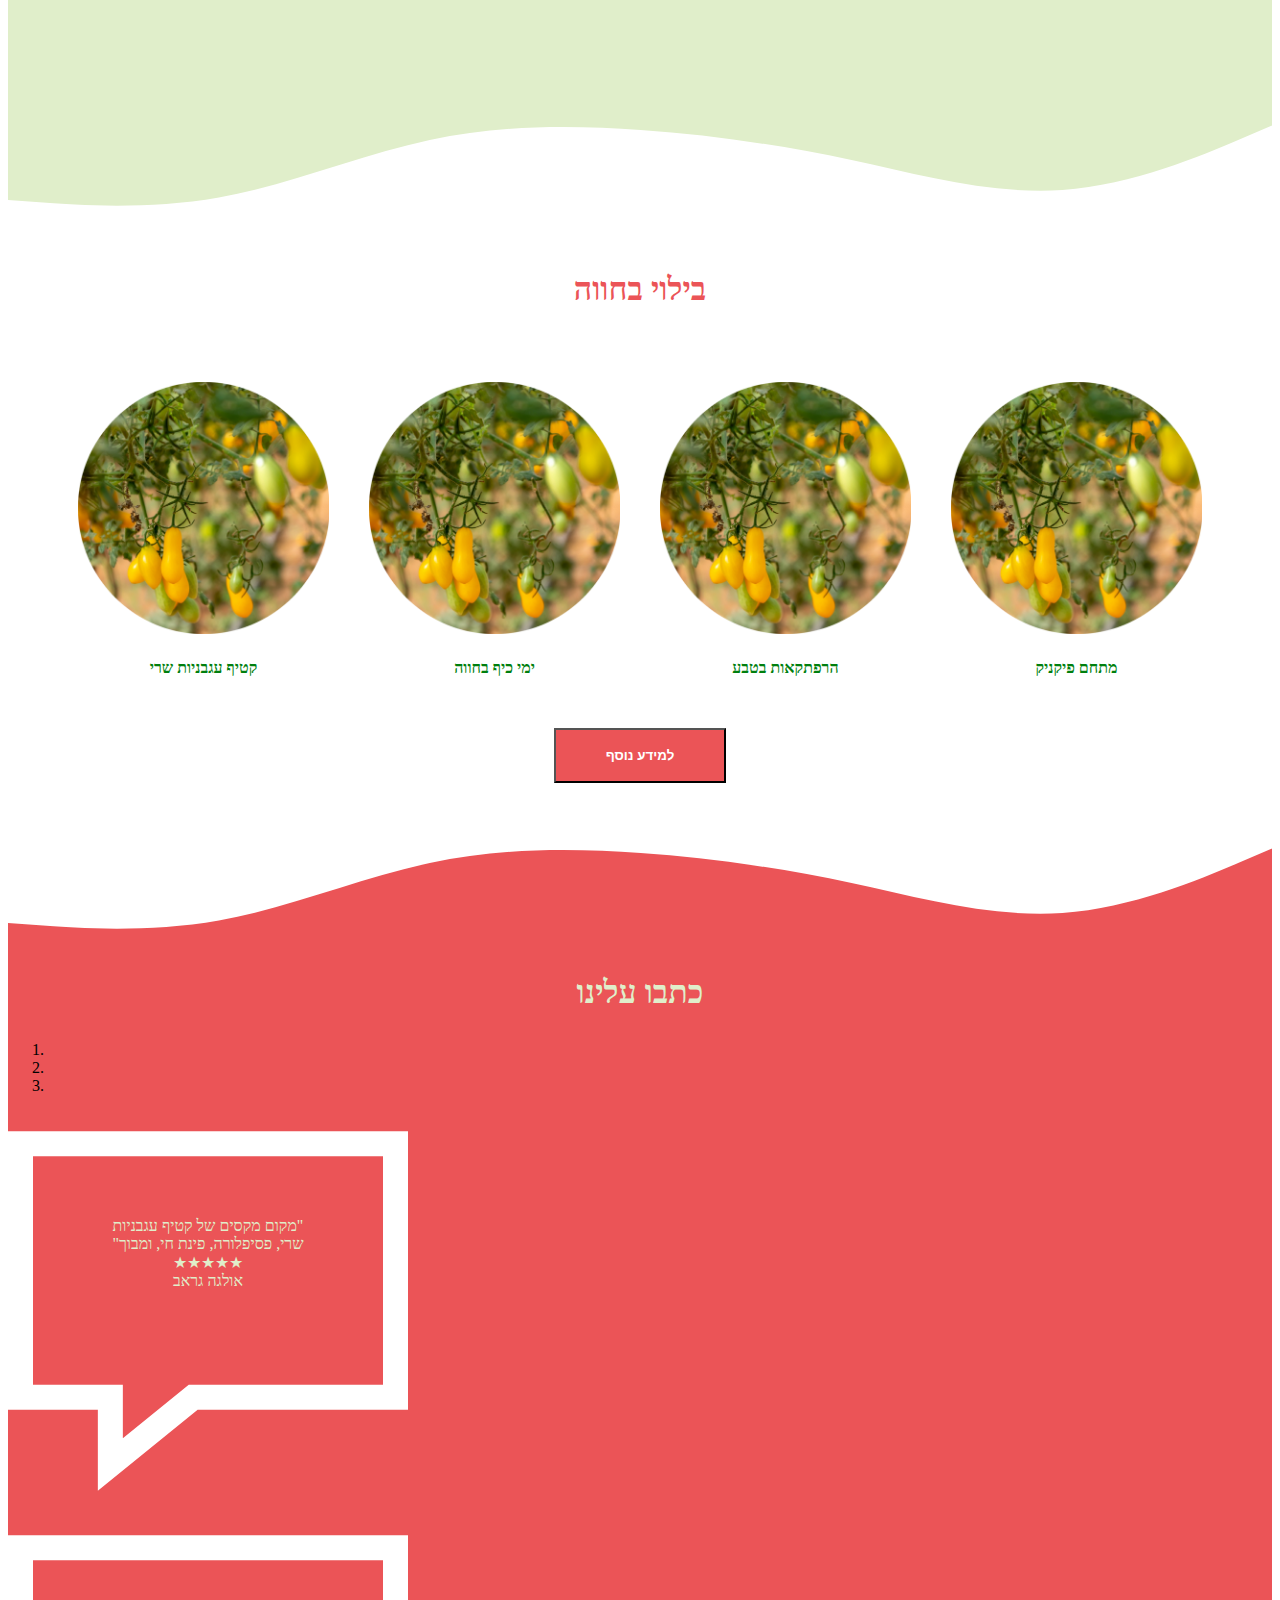
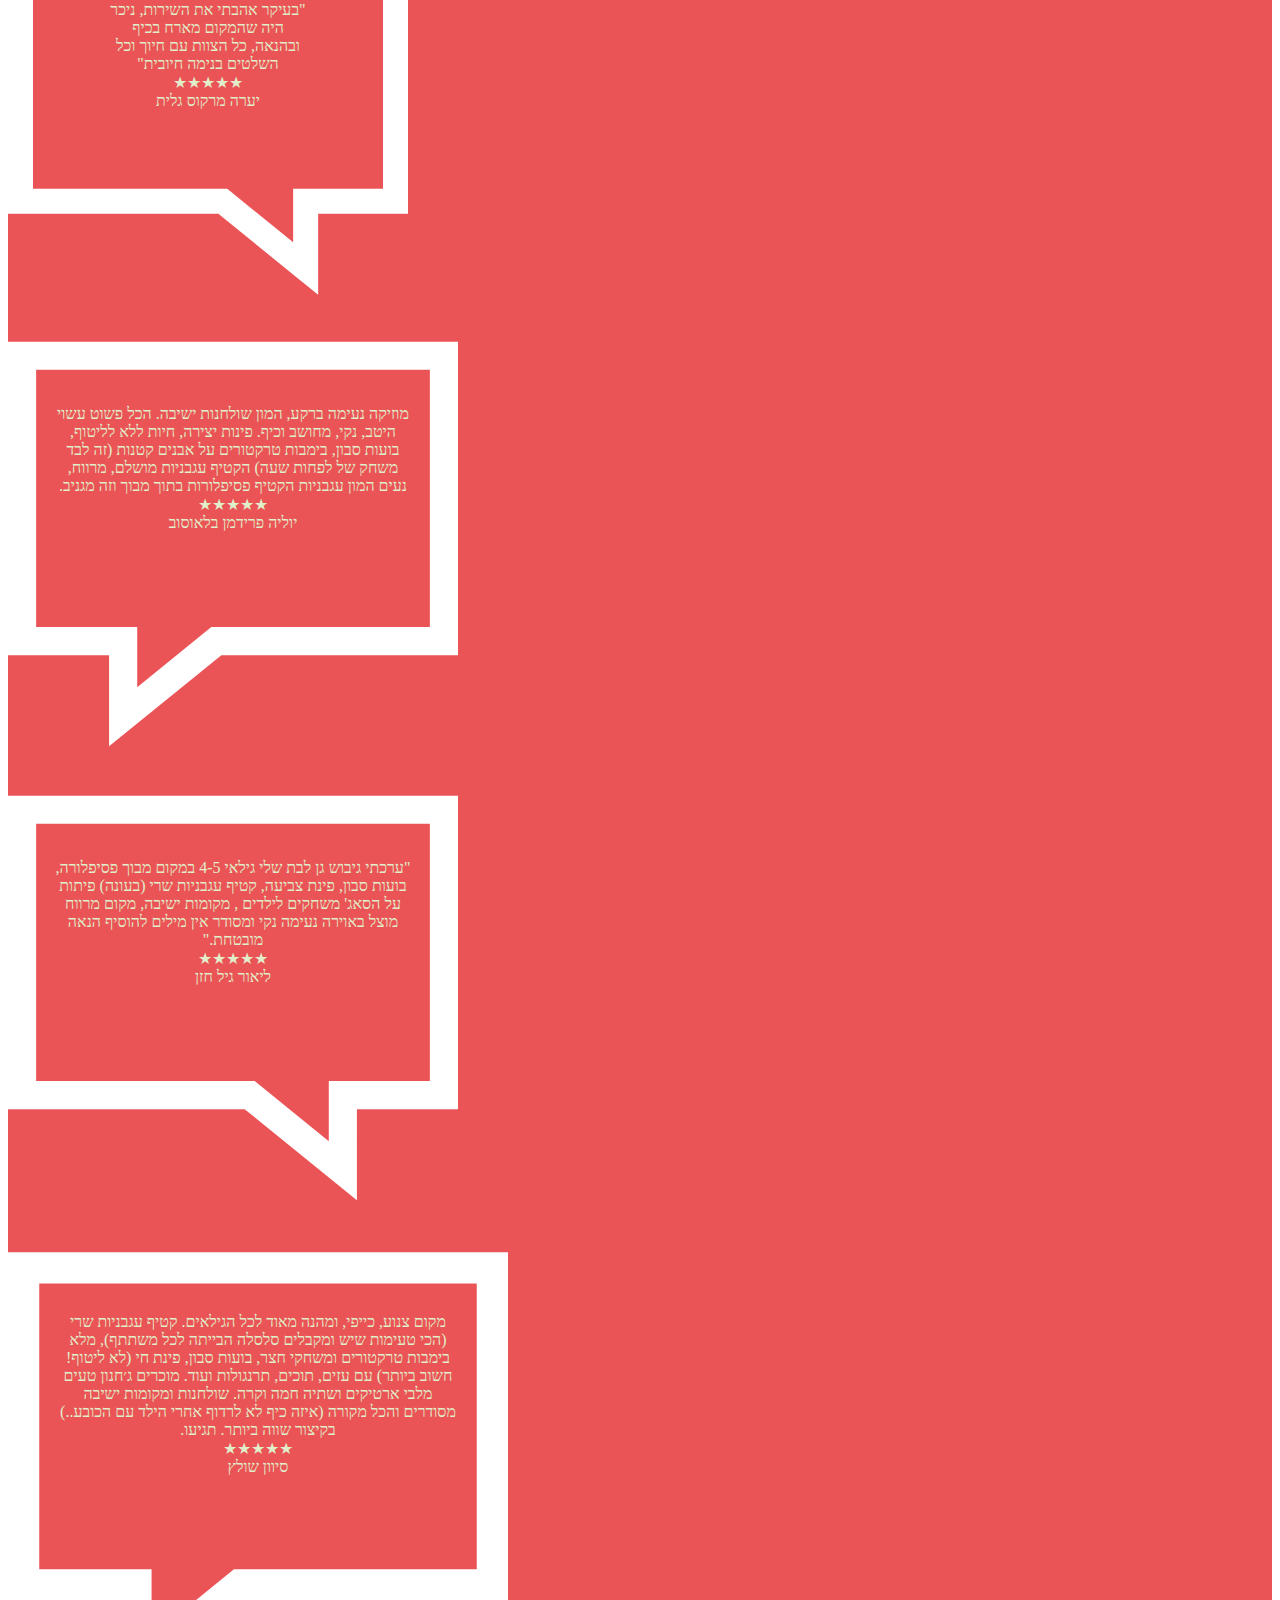
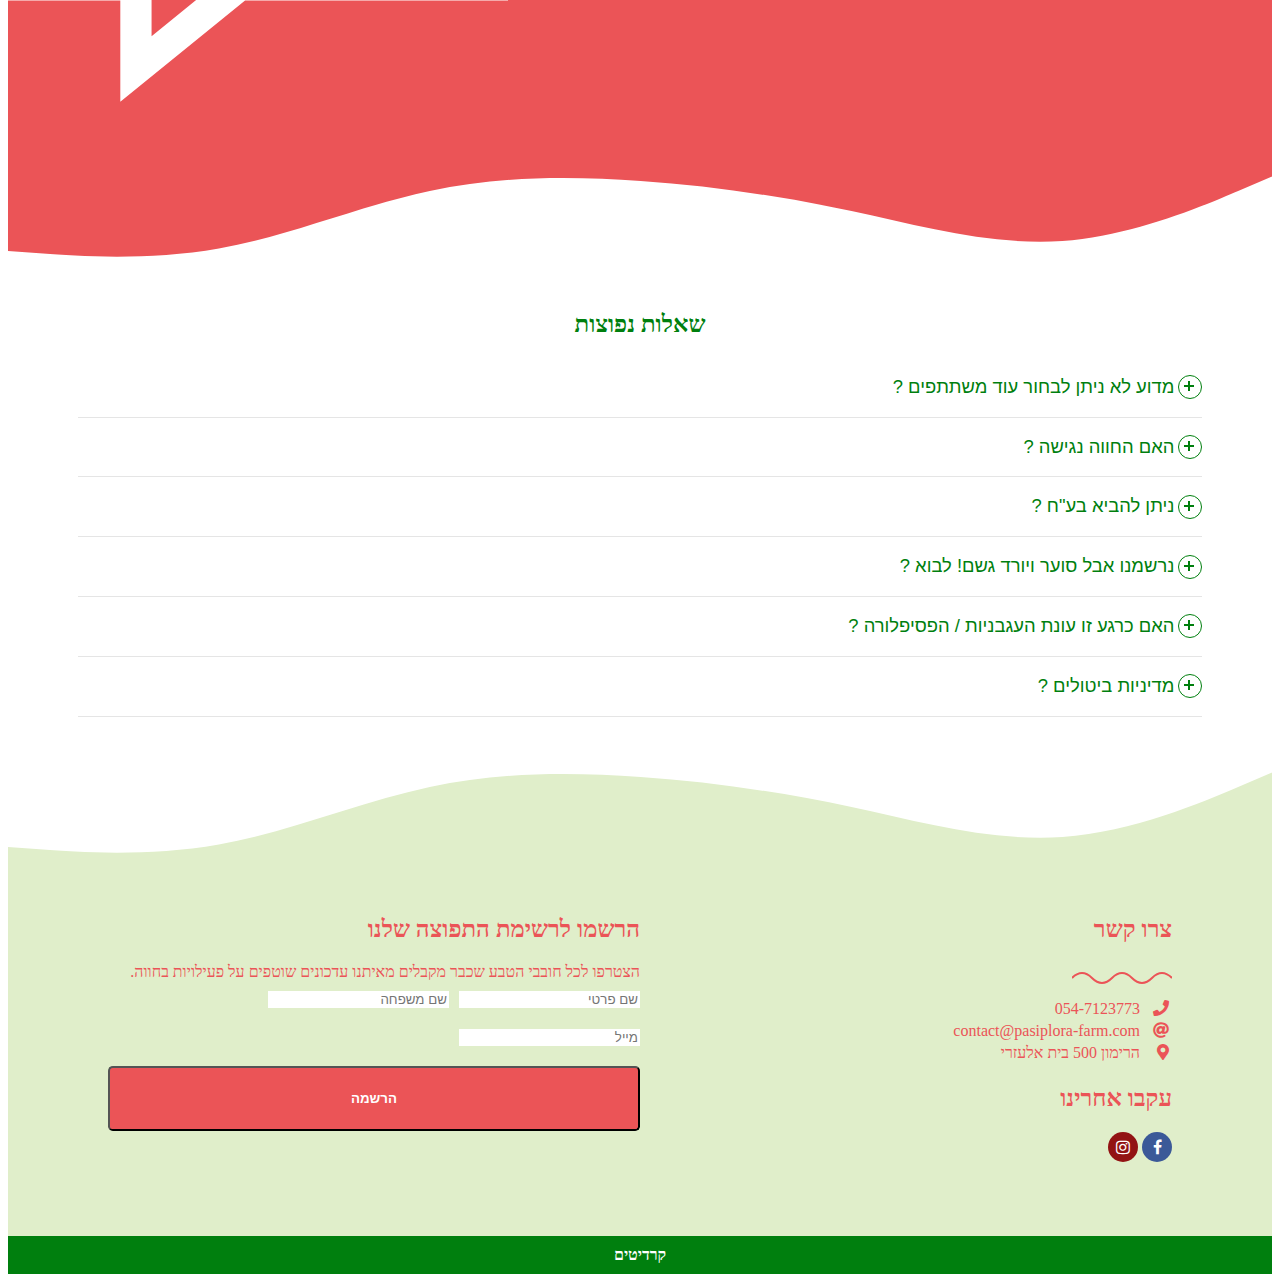
==== commit dd57be25: "Update farm.html" ====
--- a/farm.html
+++ b/farm.html
@@ -13,7 +13,7 @@
     <title></title>
 </head>
 <body>
-    <section>
+    <section style="position:relative;">
         <div id="carouselKenBurns" class="carousel slide carousel-fade kb-carousel" data-bs-ride="carousel">
             <div class="carousel-inner">
                 <div class="carousel-item active" data-bs-interval="3000" style="background-image: url('images/carousel/01.jpg')"></div>
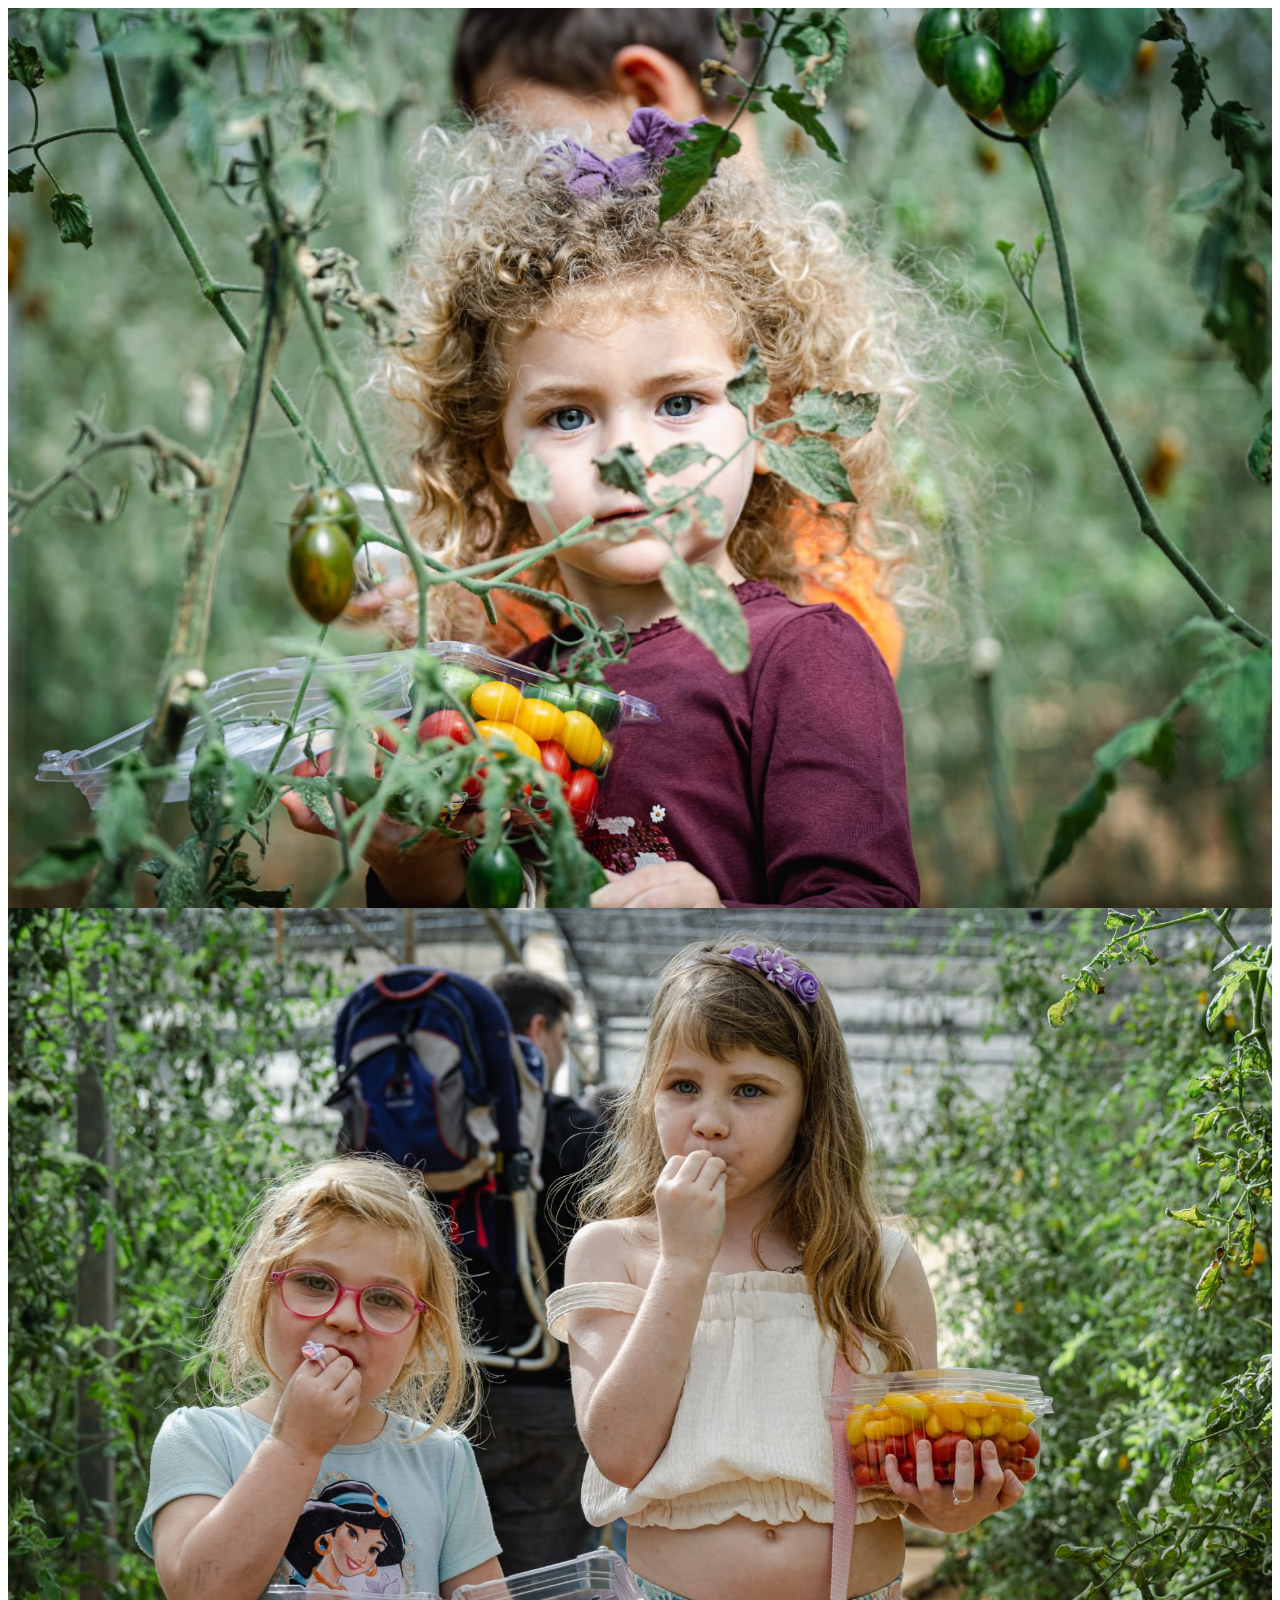
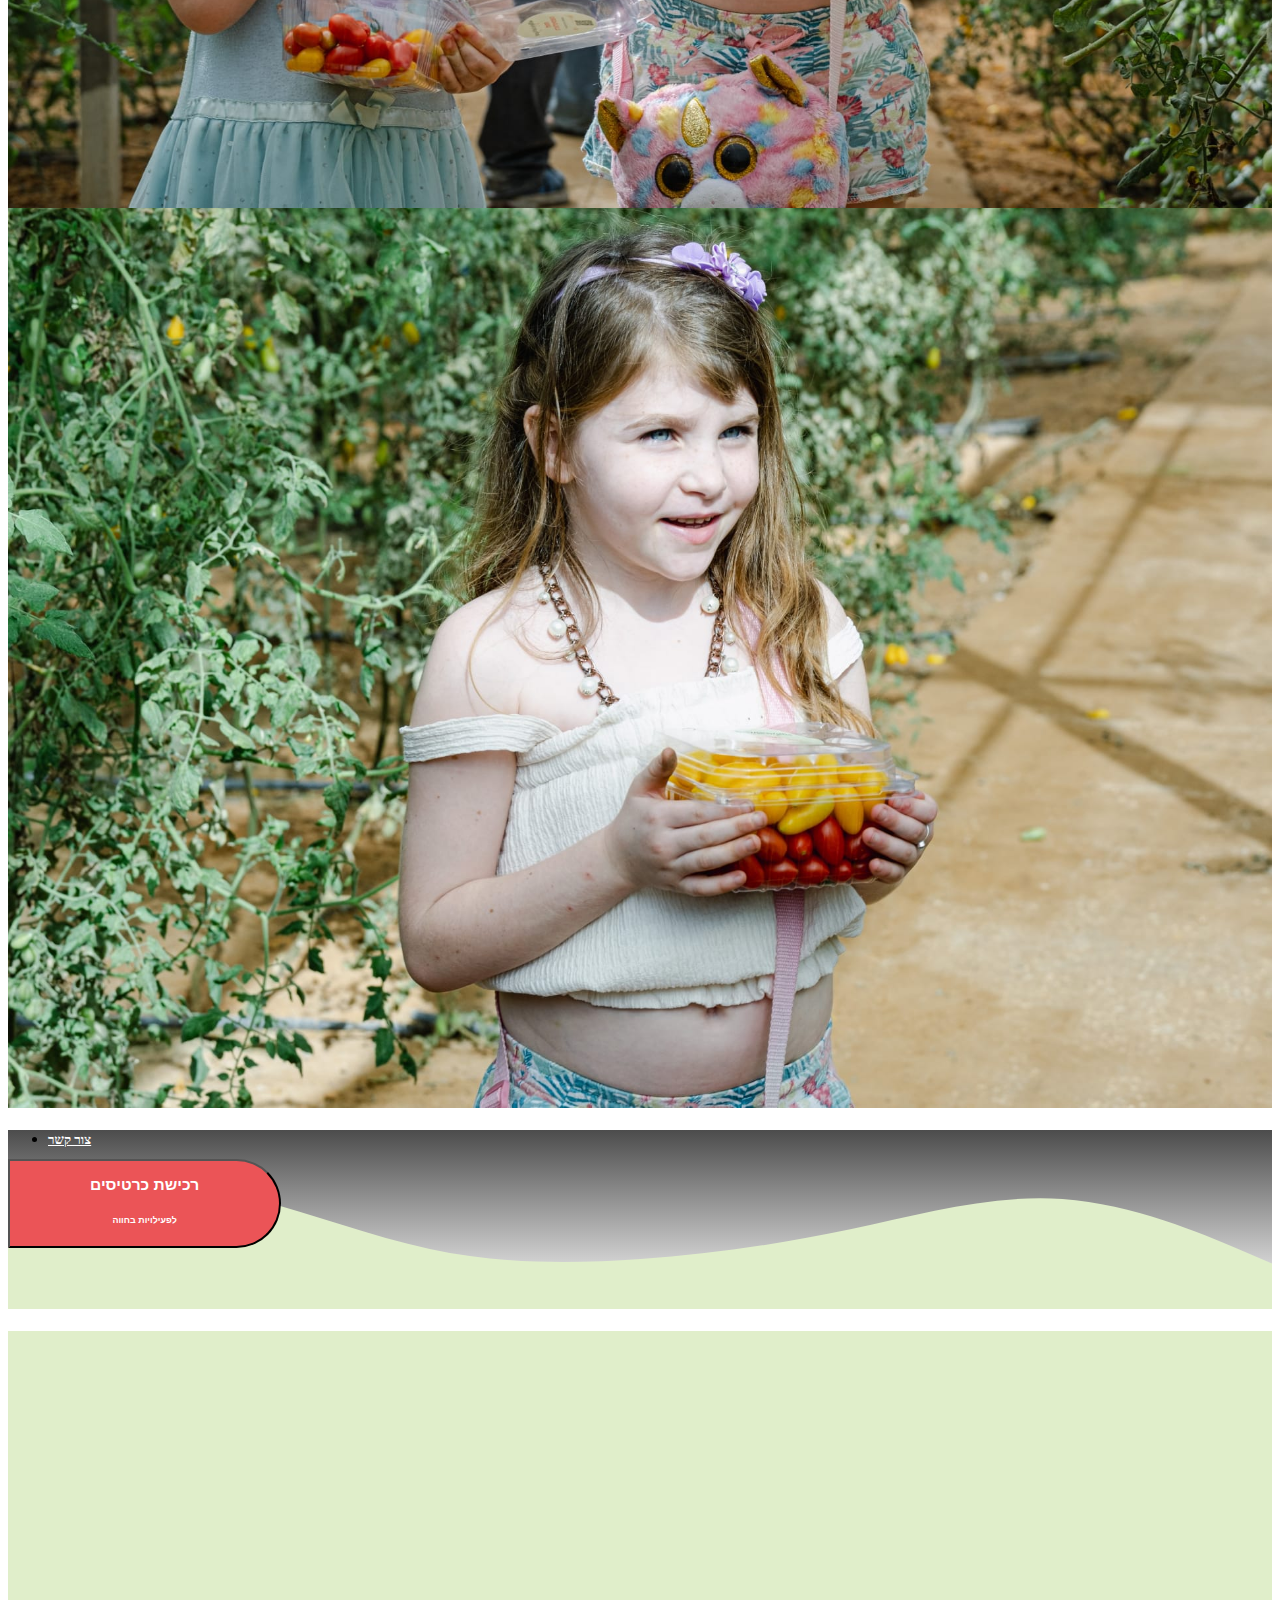
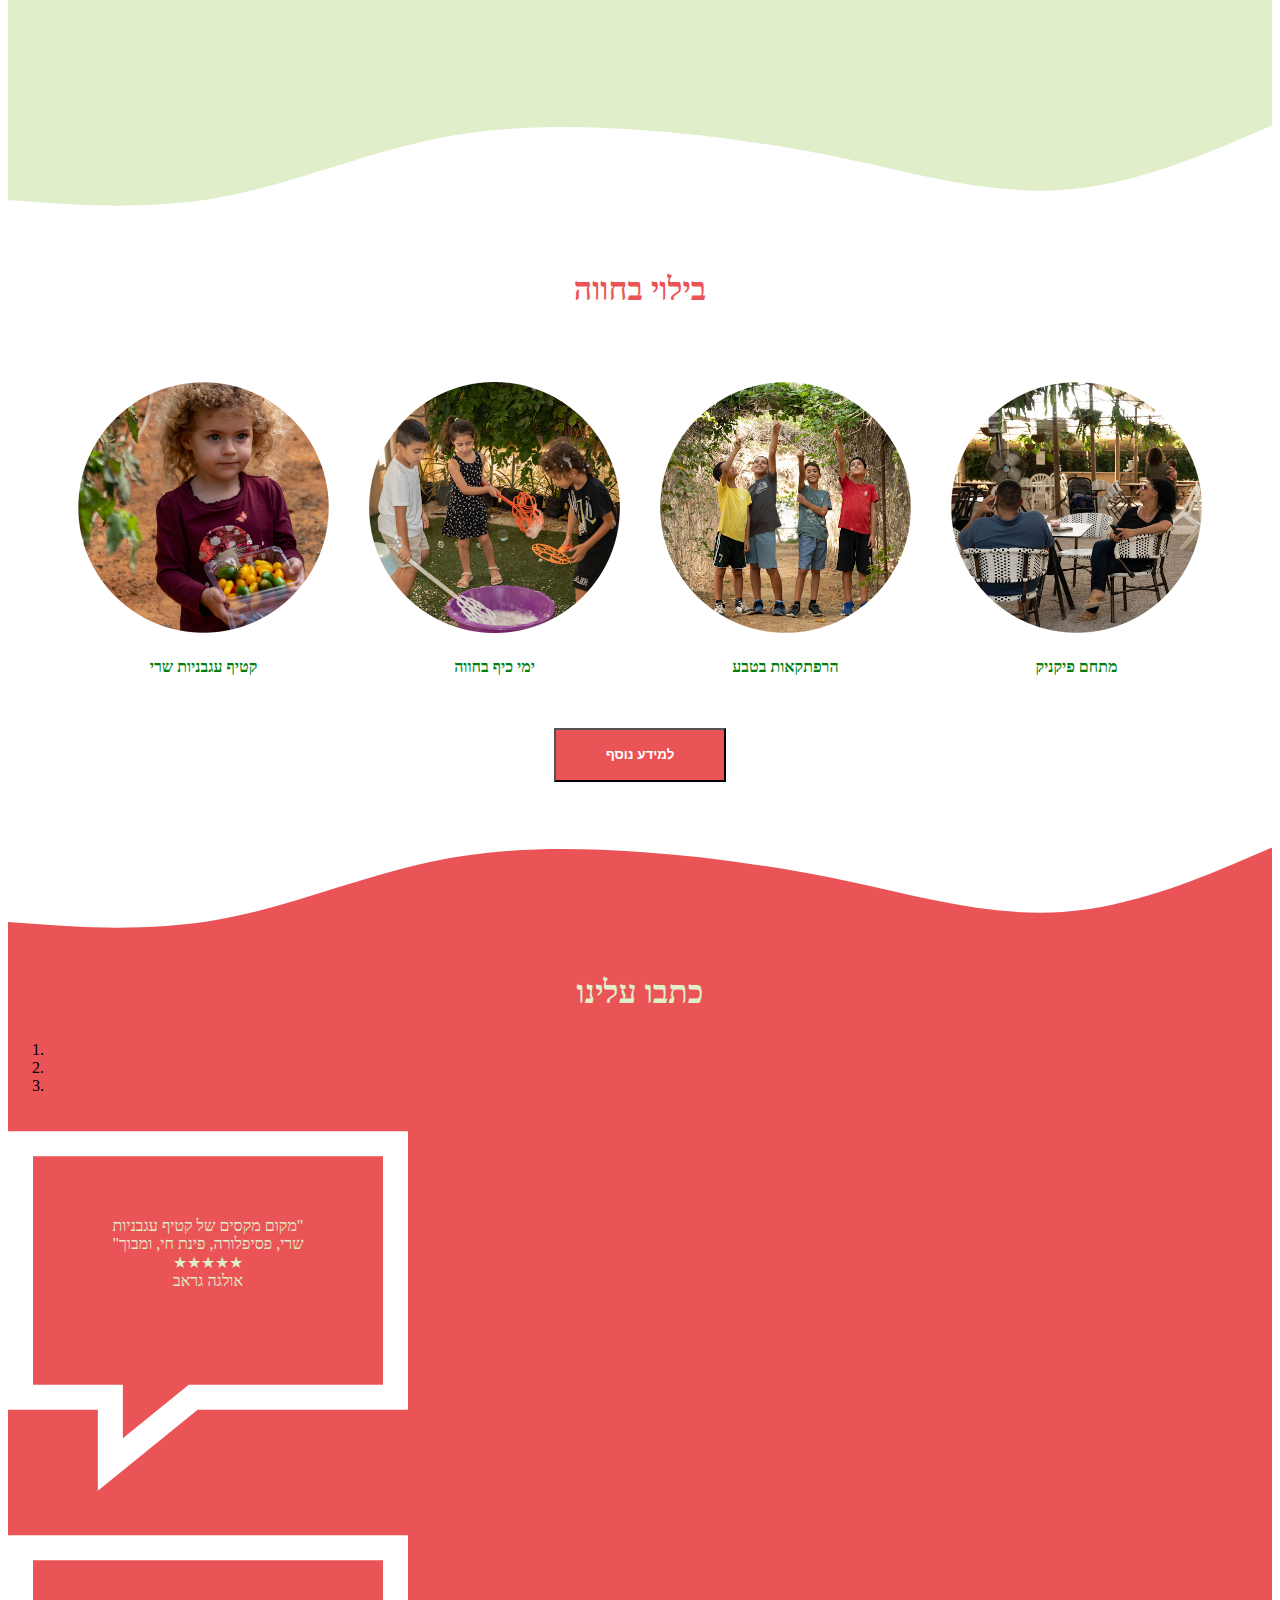
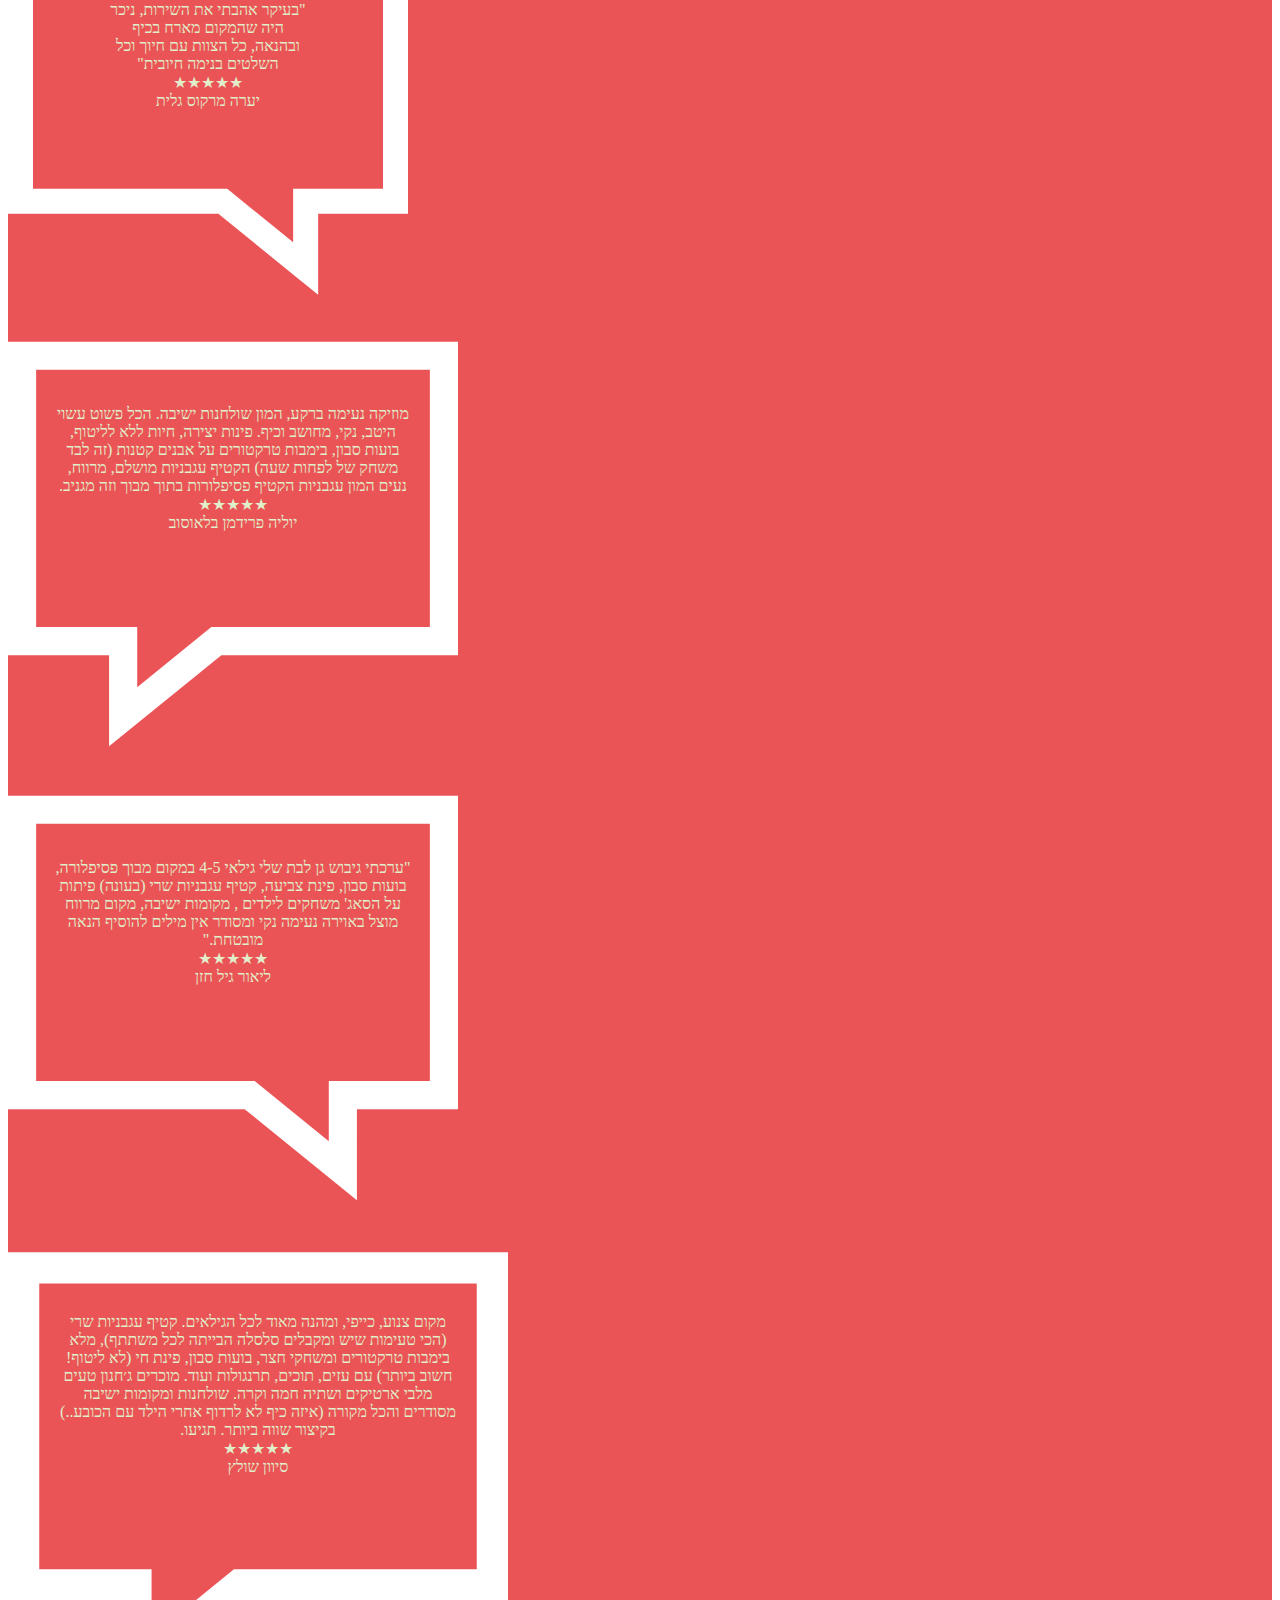
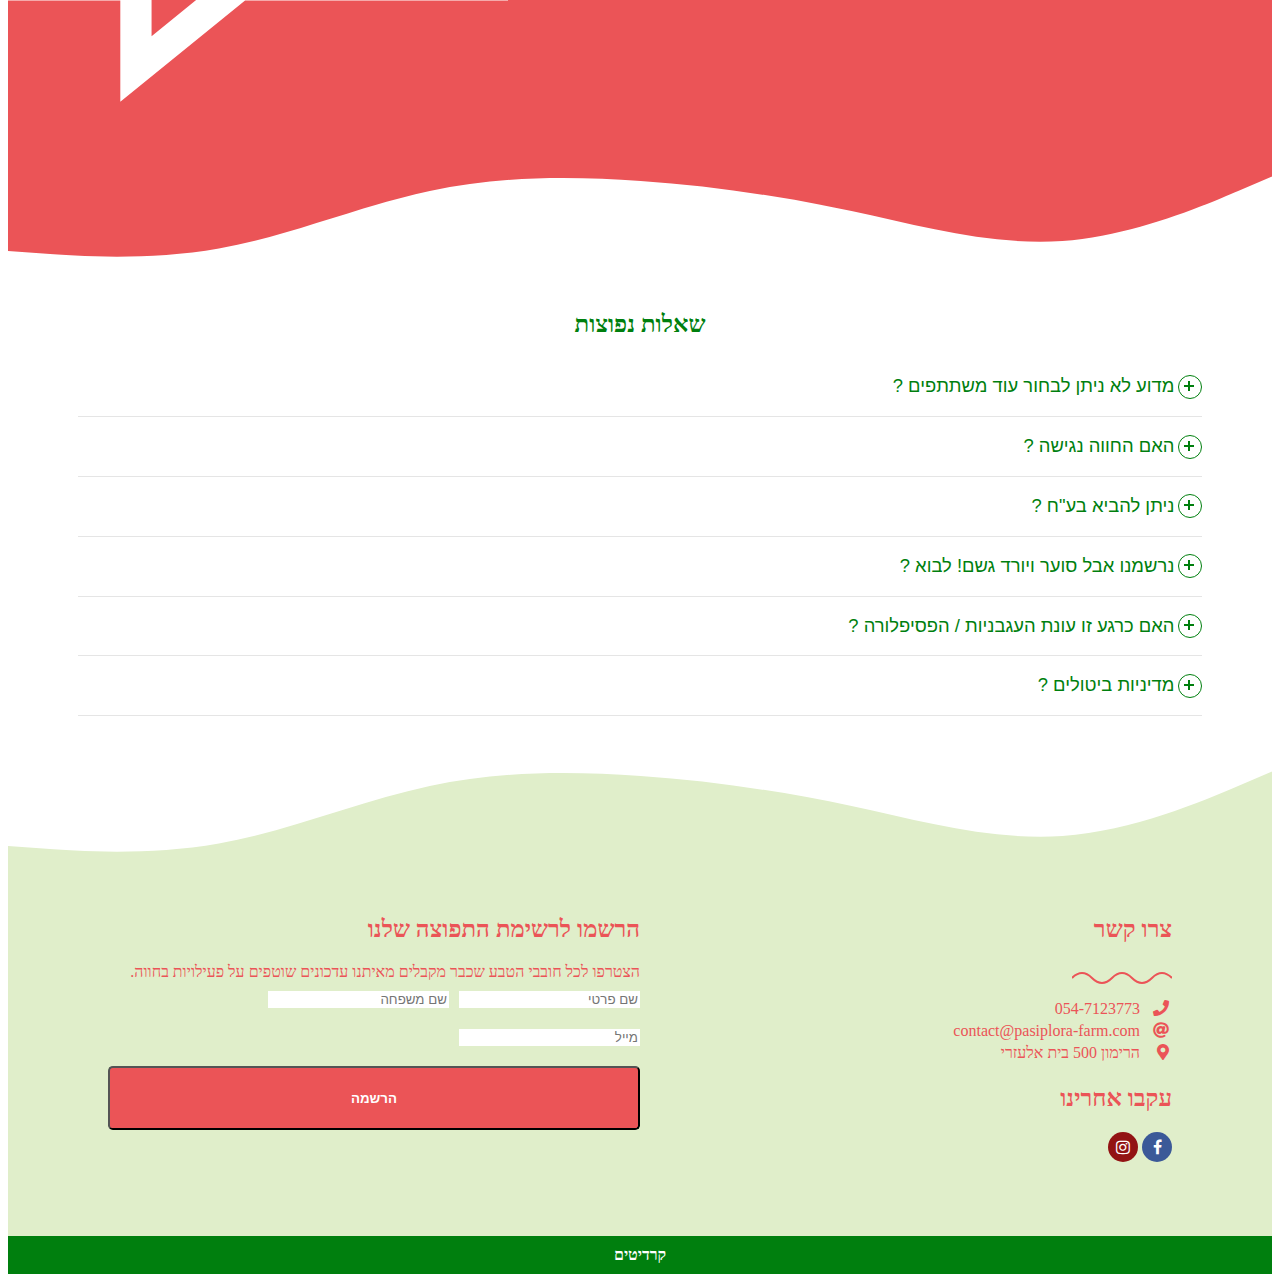
==== commit c2754957: "Update farm.html" ====
--- a/farm.html
+++ b/farm.html
@@ -74,7 +74,7 @@
                         <div style="width:70px; height:20px; border-radius: 100px 0; background: #007F0E; display:inline-block;"></div>
                     </div>
                     <picture style="width:100%;">
-                        <img src="images/circle-img.png" style="width:100%;">
+                        <img src="images/activities/cherry-picking.png" style="width:100%;">
                     </picture>
                     <h4>קטיף עגבניות שרי</h4>
                 </div>
@@ -84,7 +84,7 @@
                         <div style="width:70px; height:20px; border-radius: 100px 0; background: #007F0E; display:inline-block;"></div>
                     </div>
                     <picture style="width:100%;">
-                        <img src="images/circle-img.png" style="width:100%;">
+                        <img src="images/activities/fun-days.png" style="width:100%;">
                     </picture>
                     <h4>ימי כיף בחווה</h4>
                 </div>
@@ -94,7 +94,7 @@
                         <div style="width:70px; height:20px; border-radius: 100px 0; background: #007F0E; display:inline-block;"></div>
                     </div>
                     <picture style="width:100%;">
-                        <img src="images/circle-img.png" style="width:100%;">
+                        <img src="images/activities/wild-adventure.png" style="width:100%;">
                     </picture>
                     <h4>הרפתקאות בטבע</h4>
                 </div>
@@ -104,7 +104,7 @@
                         <div style="width:70px; height:20px; border-radius: 100px 0; background: #007F0E; display:inline-block;"></div>
                     </div>
                     <picture style="width:100%;">
-                        <img src="images/circle-img.png" style="width:100%;">
+                        <img src="images/activities/picnic-zone.png" style="width:100%;">
                     </picture>
                     <h4>מתחם פיקניק</h4>
                 </div>
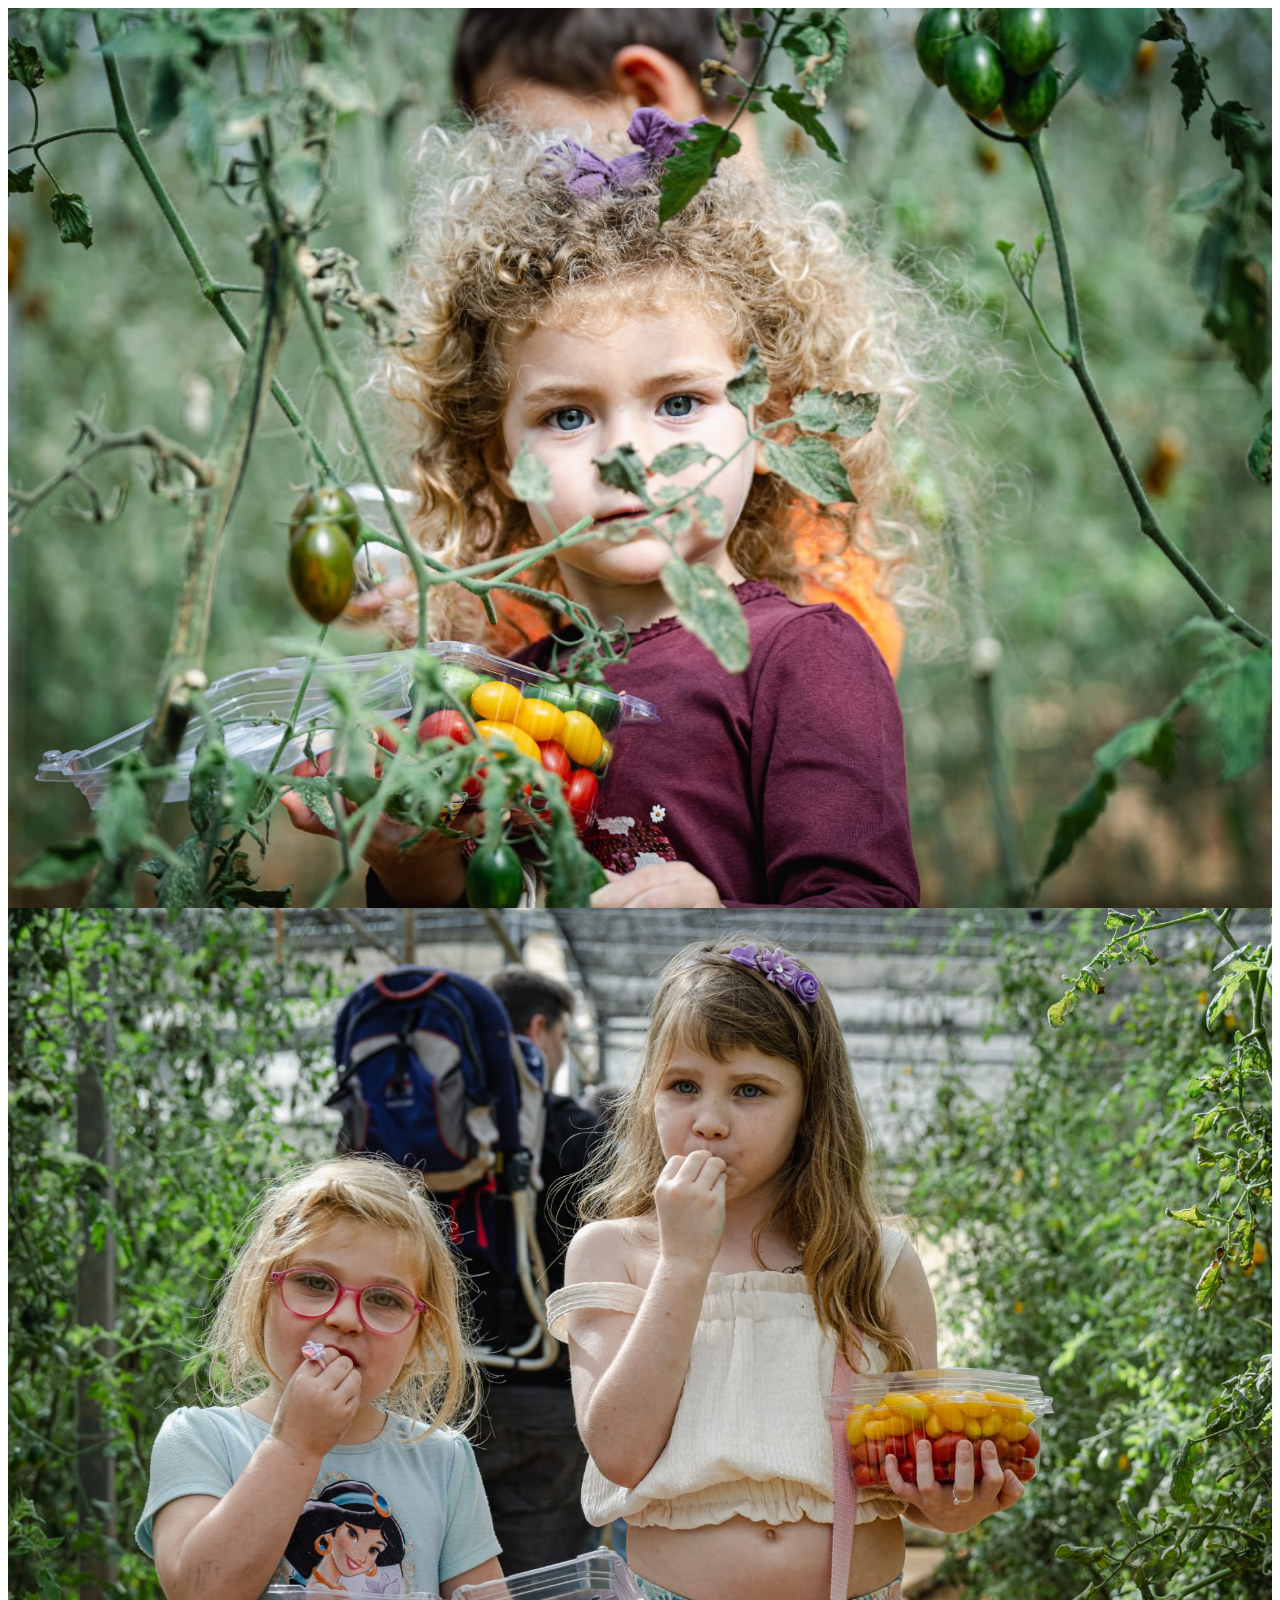
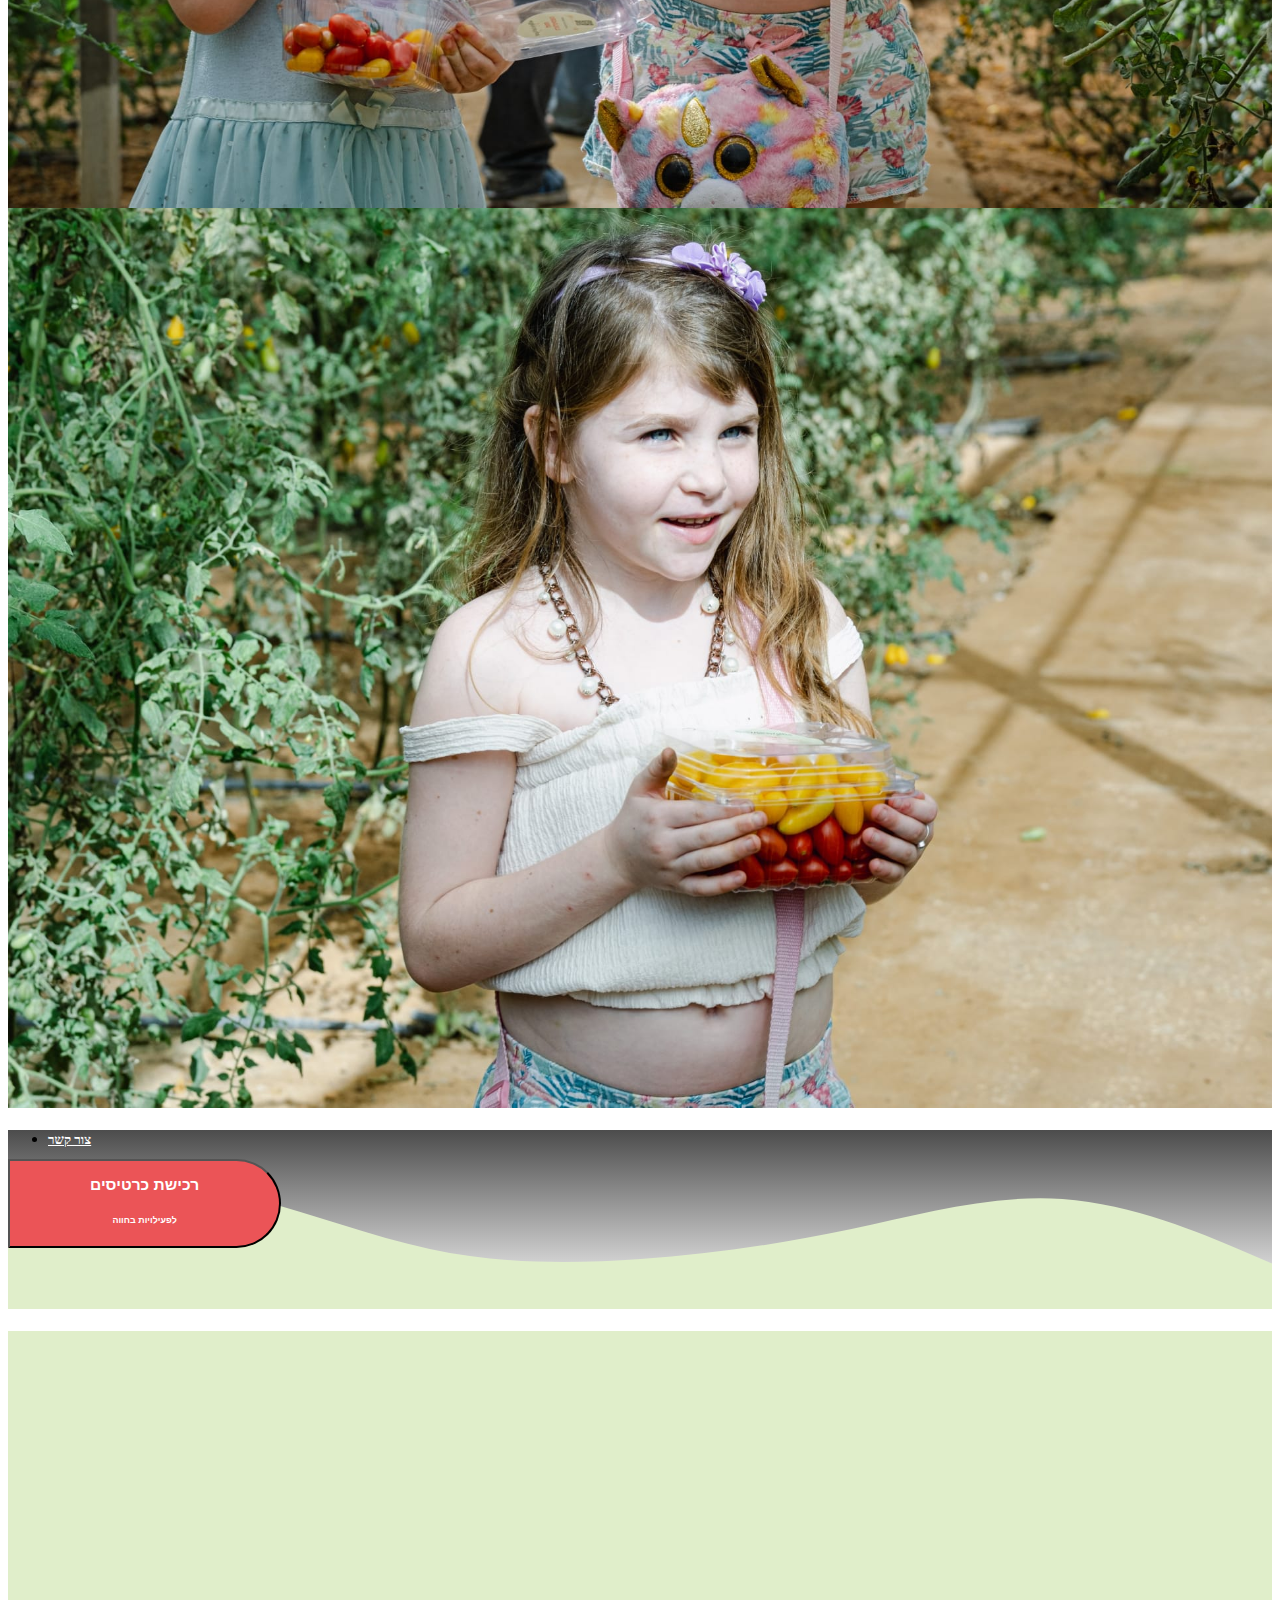
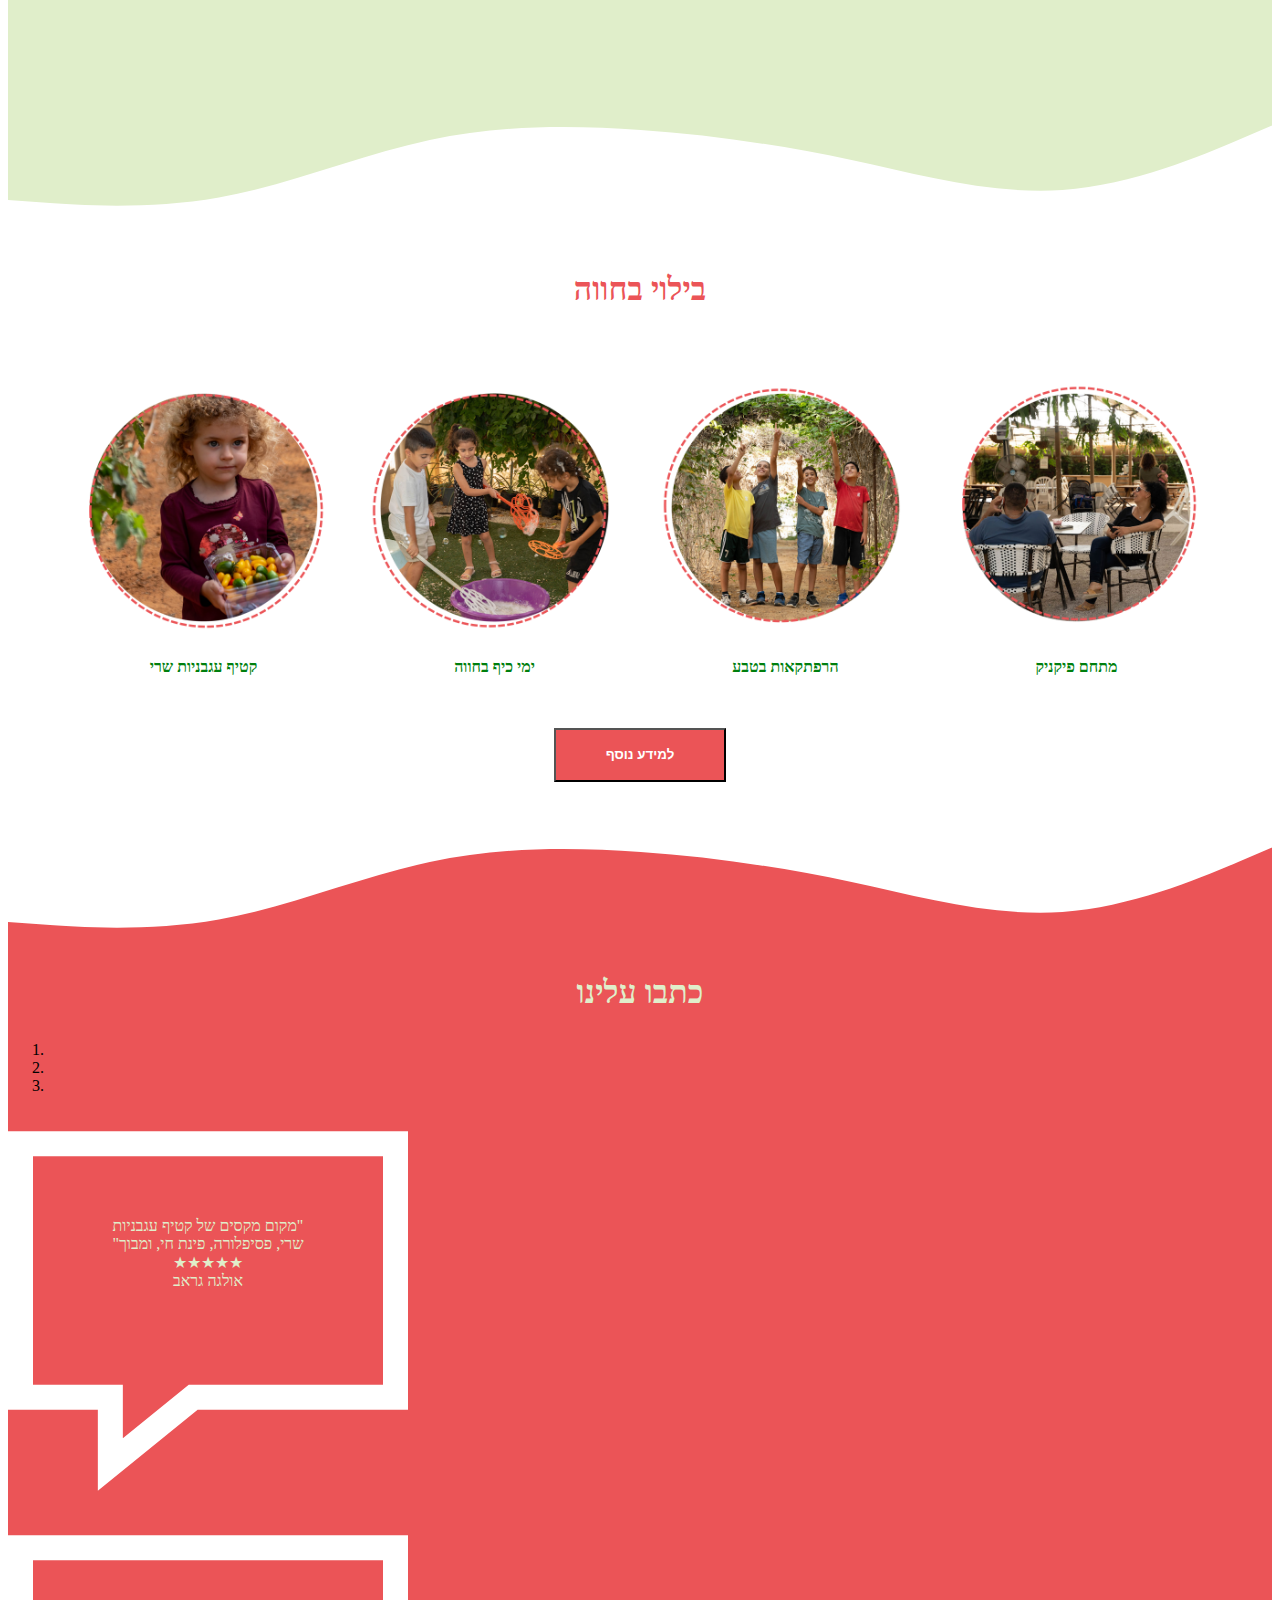
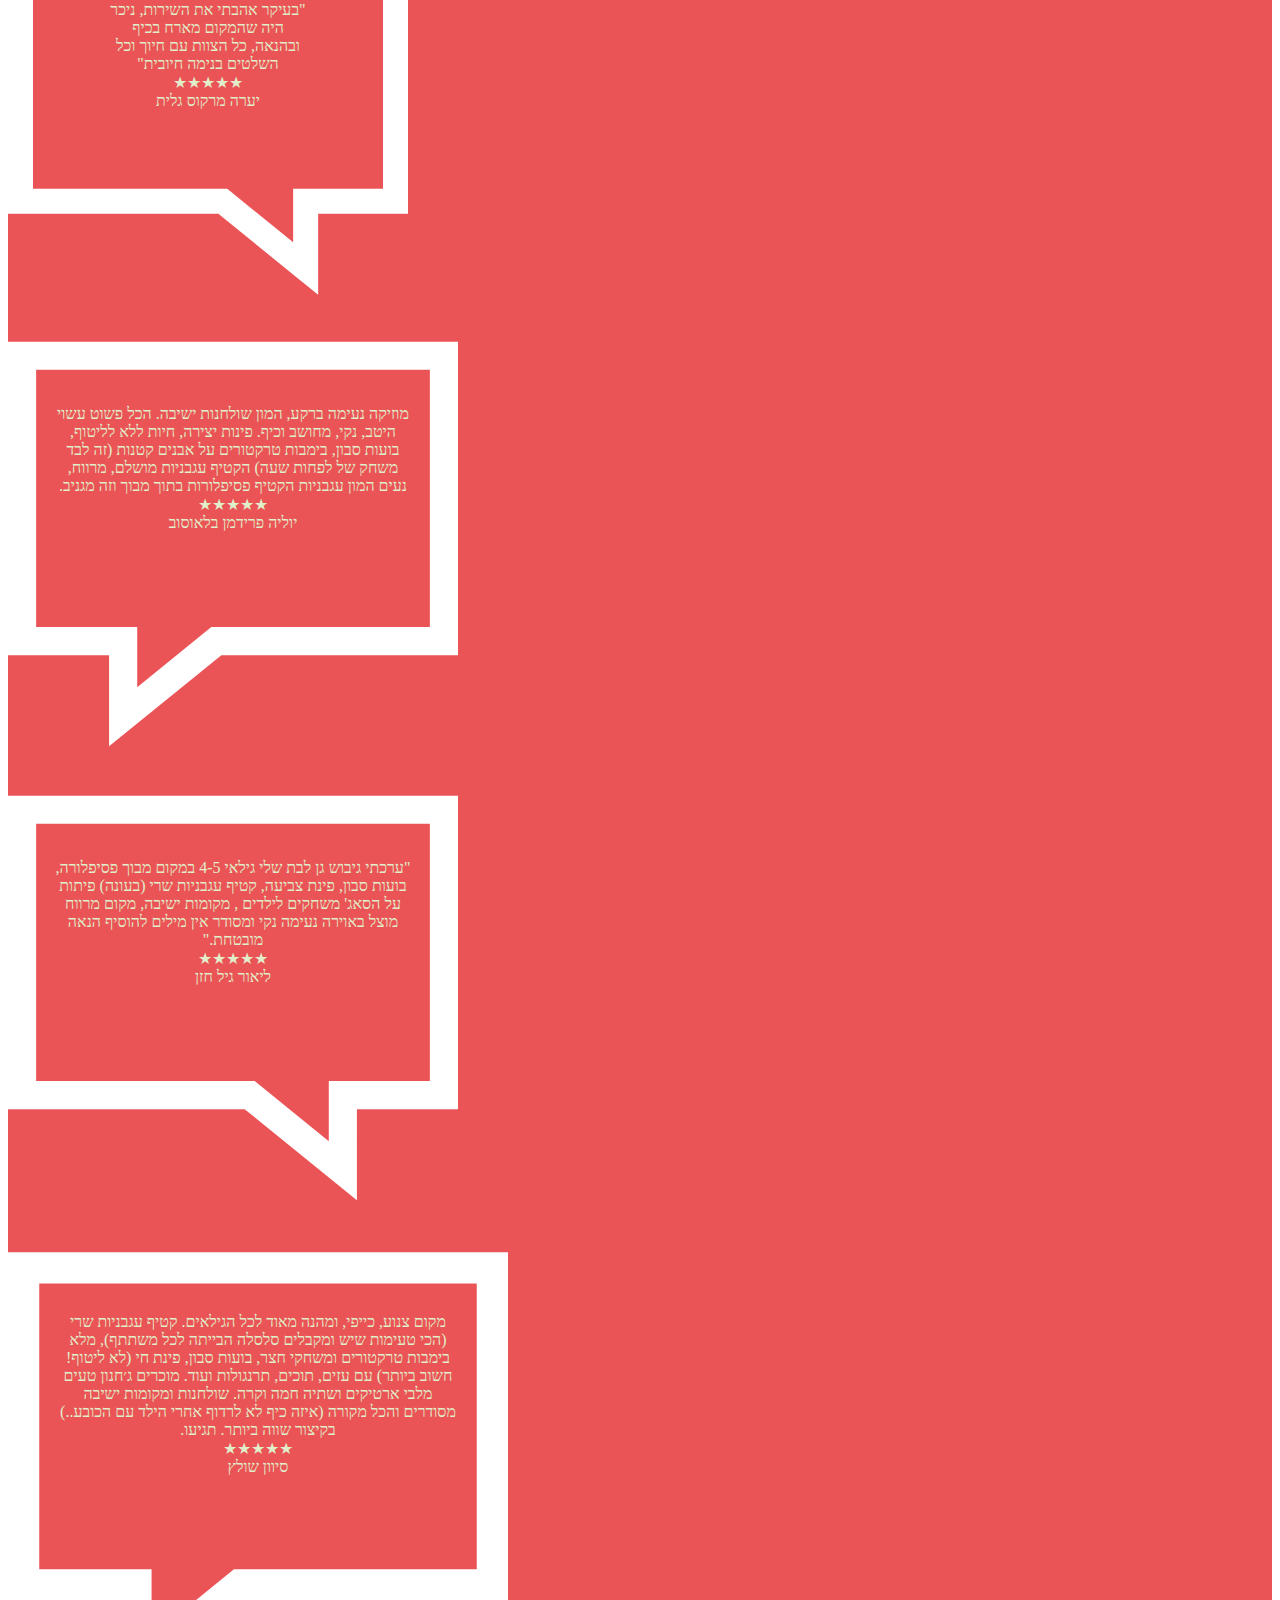
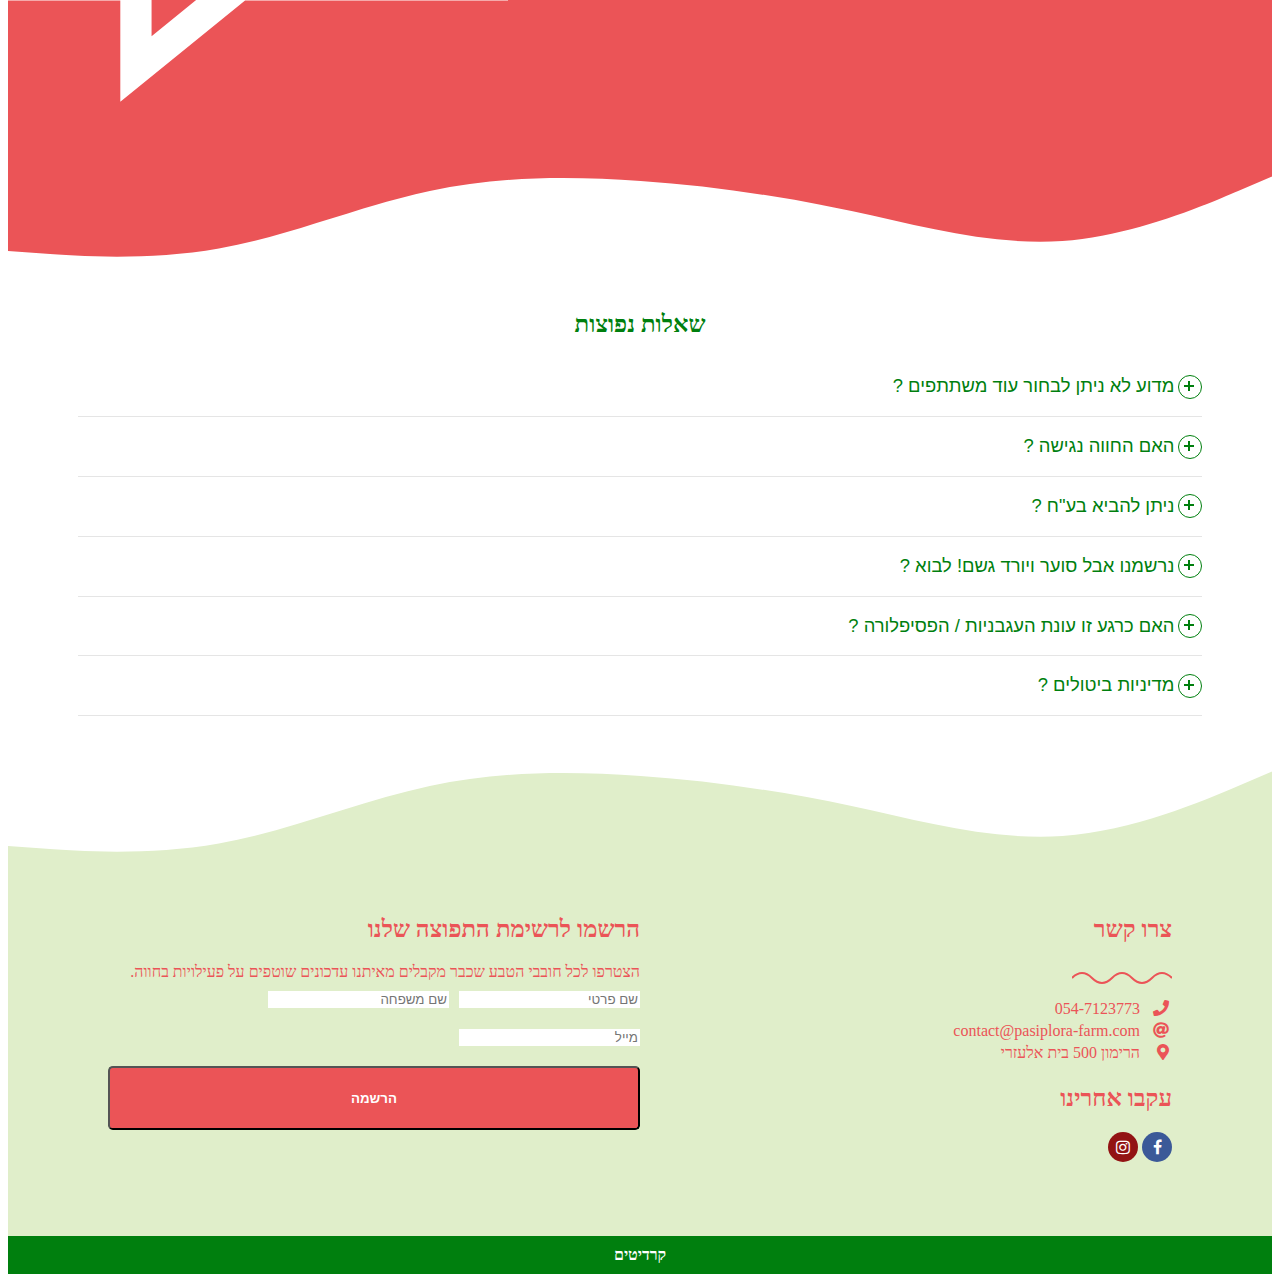
==== commit 993c53b5: "Update farm.html" ====
--- a/farm.html
+++ b/farm.html
@@ -74,7 +74,7 @@
                         <div style="width:70px; height:20px; border-radius: 100px 0; background: #007F0E; display:inline-block;"></div>
                     </div>
                     <picture style="width:100%;">
-                        <img src="images/activities/cherry-picking.png" style="width:100%;">
+                        <img src="images/activities/cherry-picking-2.png" style="width:100%;">
                     </picture>
                     <h4>קטיף עגבניות שרי</h4>
                 </div>
@@ -84,7 +84,7 @@
                         <div style="width:70px; height:20px; border-radius: 100px 0; background: #007F0E; display:inline-block;"></div>
                     </div>
                     <picture style="width:100%;">
-                        <img src="images/activities/fun-days.png" style="width:100%;">
+                        <img src="images/activities/fun-days-2.png" style="width:100%;">
                     </picture>
                     <h4>ימי כיף בחווה</h4>
                 </div>
@@ -94,7 +94,7 @@
                         <div style="width:70px; height:20px; border-radius: 100px 0; background: #007F0E; display:inline-block;"></div>
                     </div>
                     <picture style="width:100%;">
-                        <img src="images/activities/wild-adventure.png" style="width:100%;">
+                        <img src="images/activities/wild-adventure-2.png" style="width:100%;">
                     </picture>
                     <h4>הרפתקאות בטבע</h4>
                 </div>
@@ -104,7 +104,7 @@
                         <div style="width:70px; height:20px; border-radius: 100px 0; background: #007F0E; display:inline-block;"></div>
                     </div>
                     <picture style="width:100%;">
-                        <img src="images/activities/picnic-zone.png" style="width:100%;">
+                        <img src="images/activities/picnic-zone-2.png" style="width:100%;">
                     </picture>
                     <h4>מתחם פיקניק</h4>
                 </div>
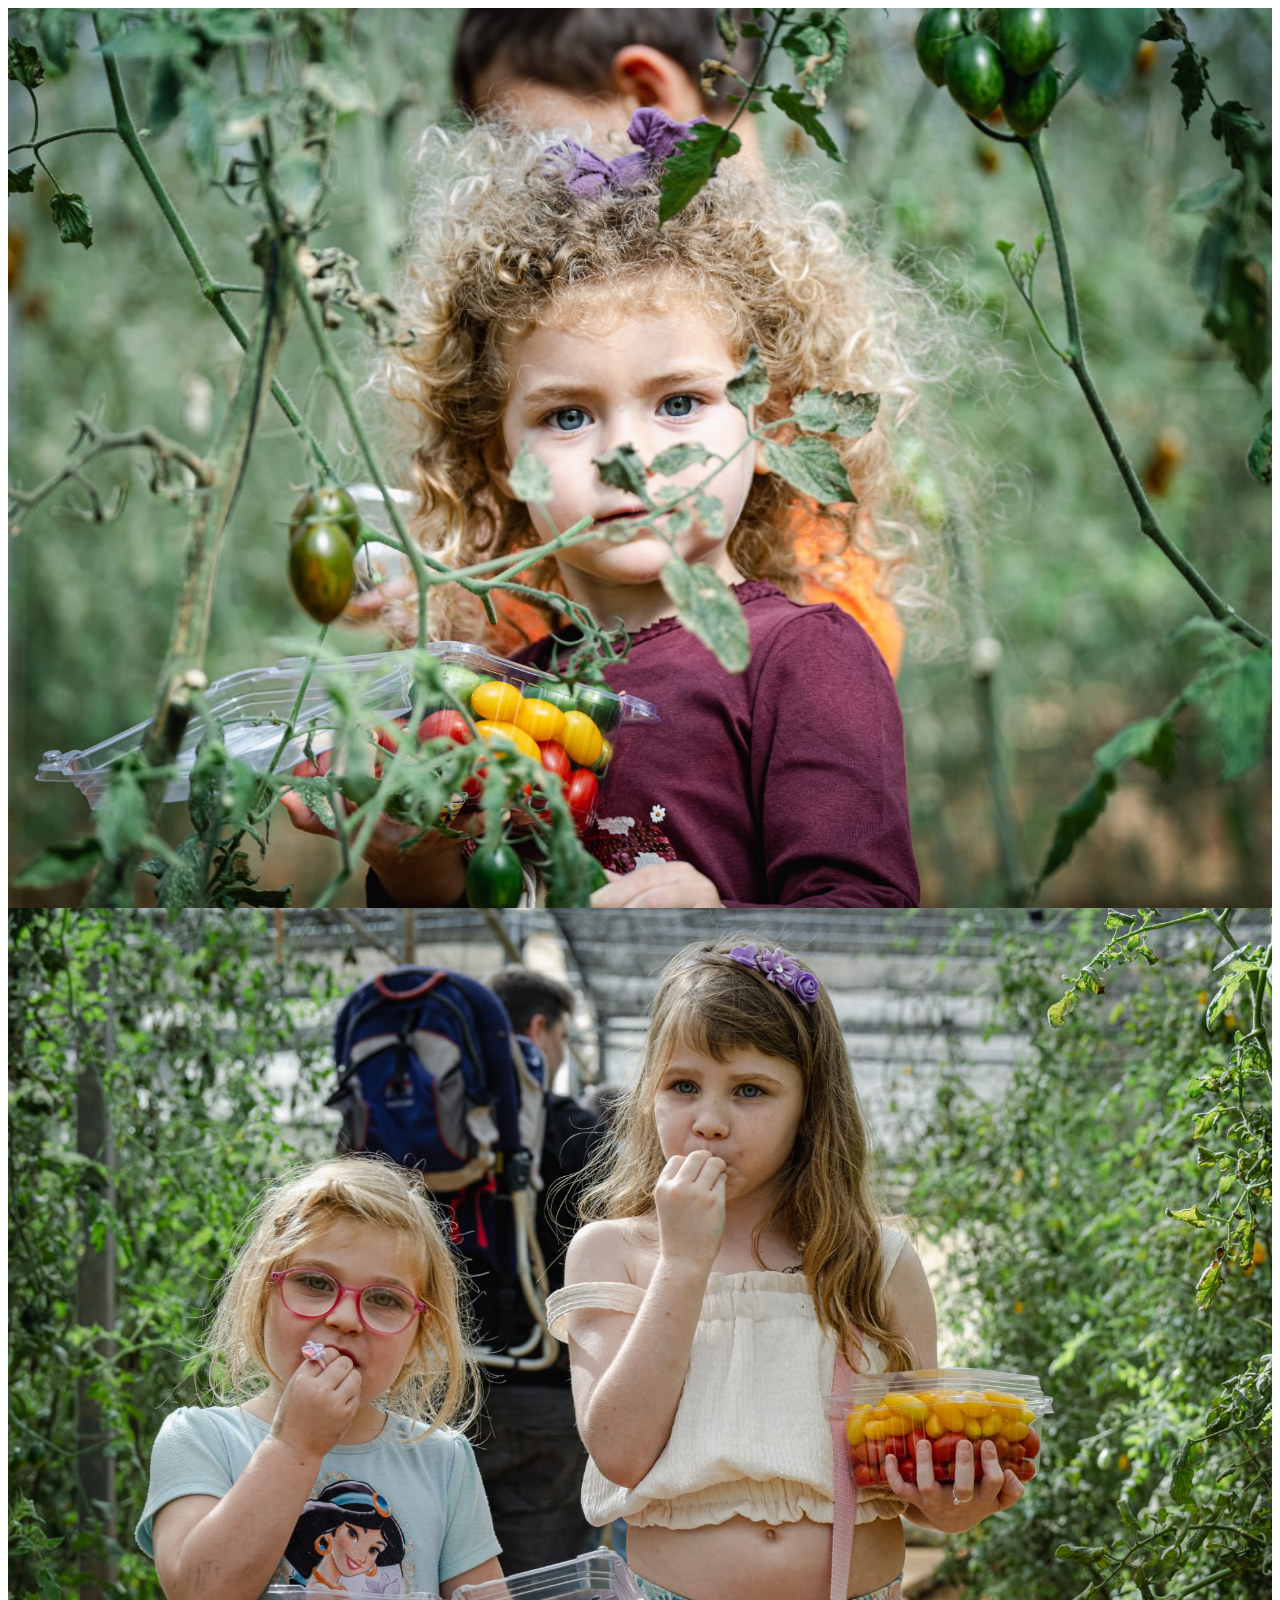
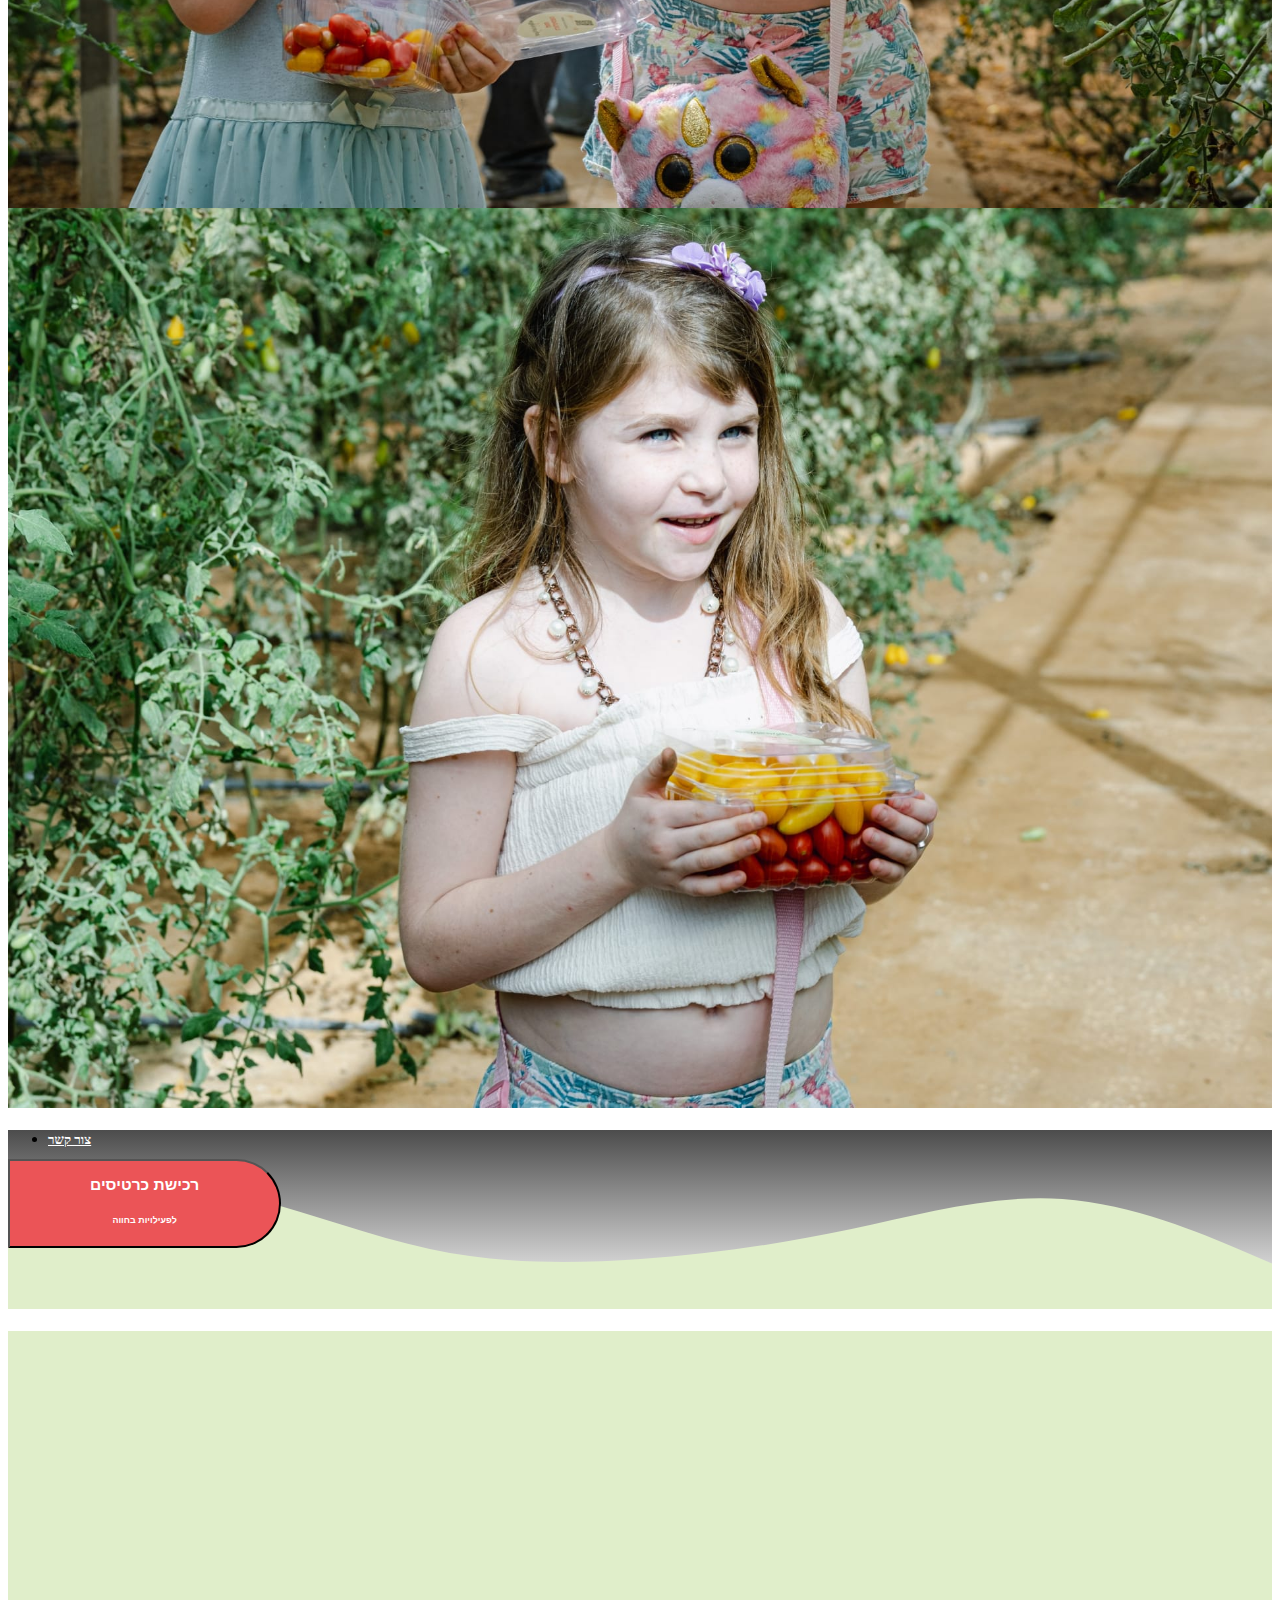
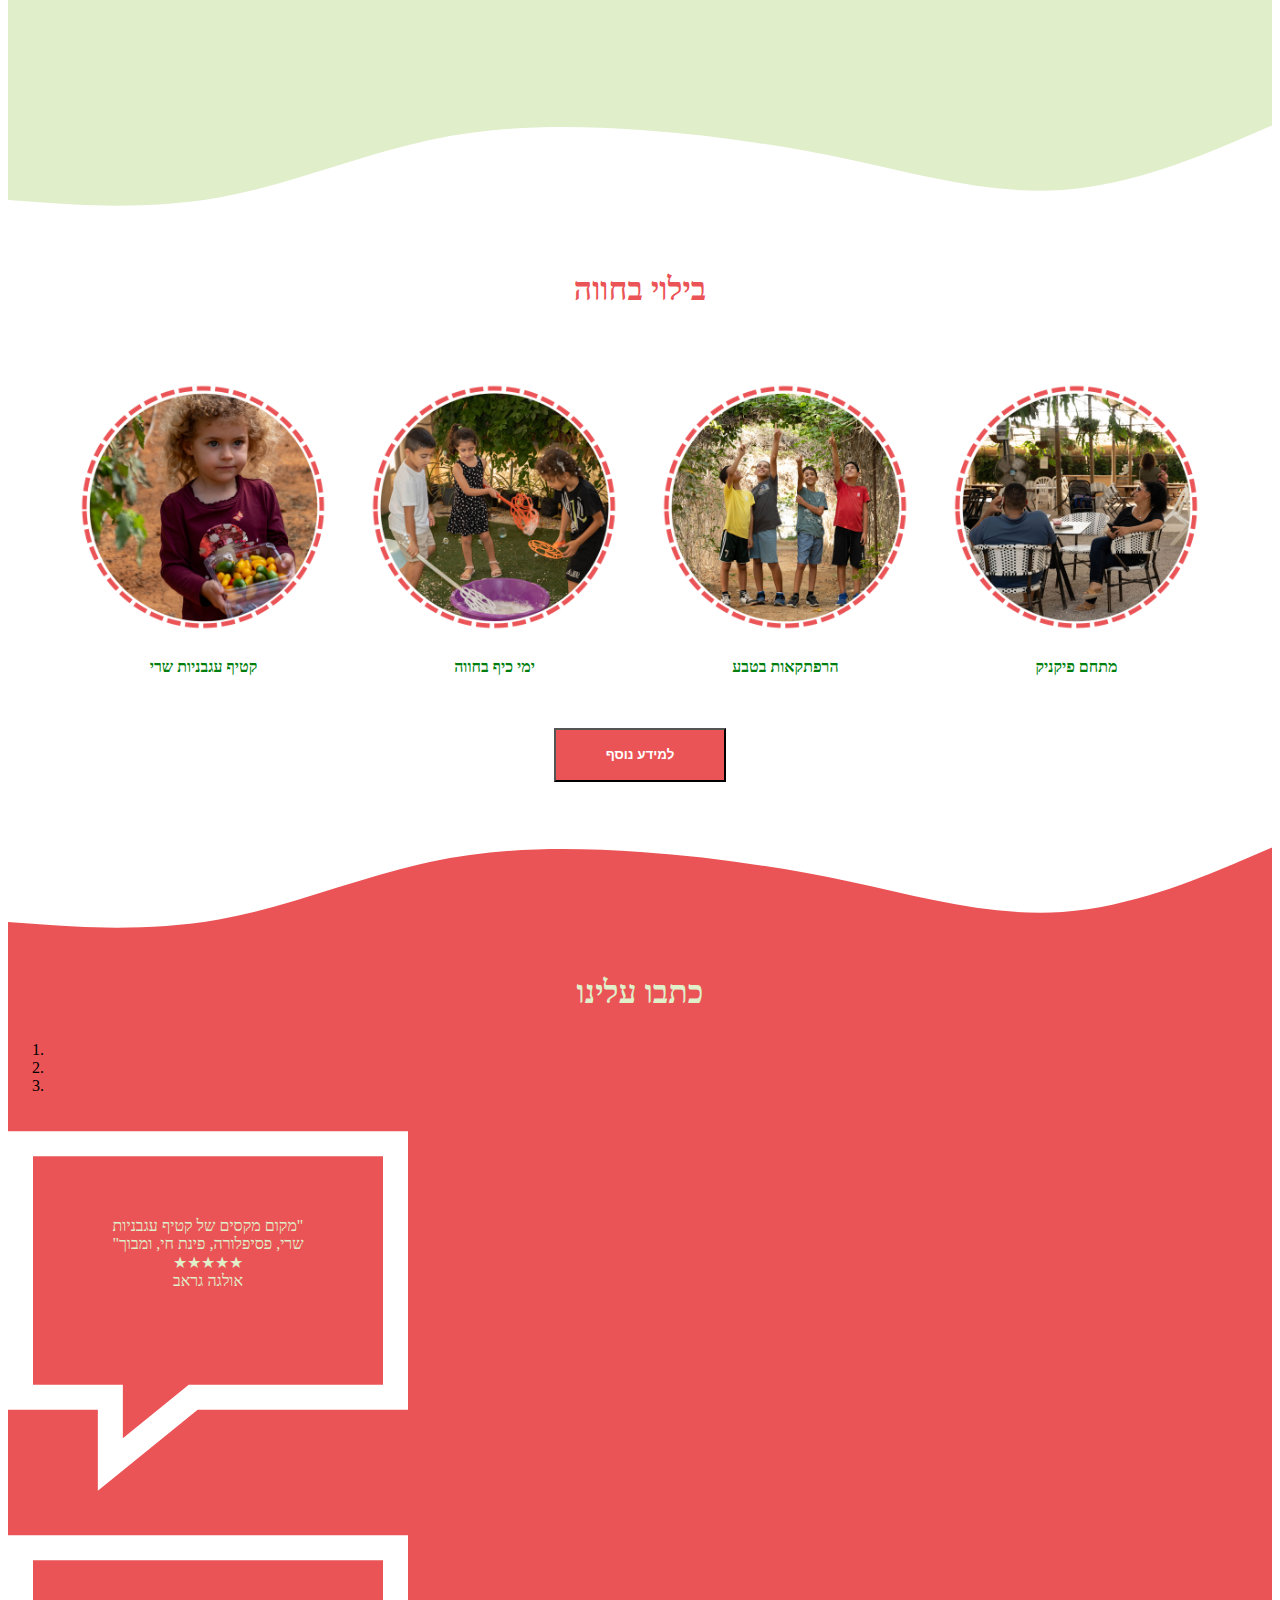
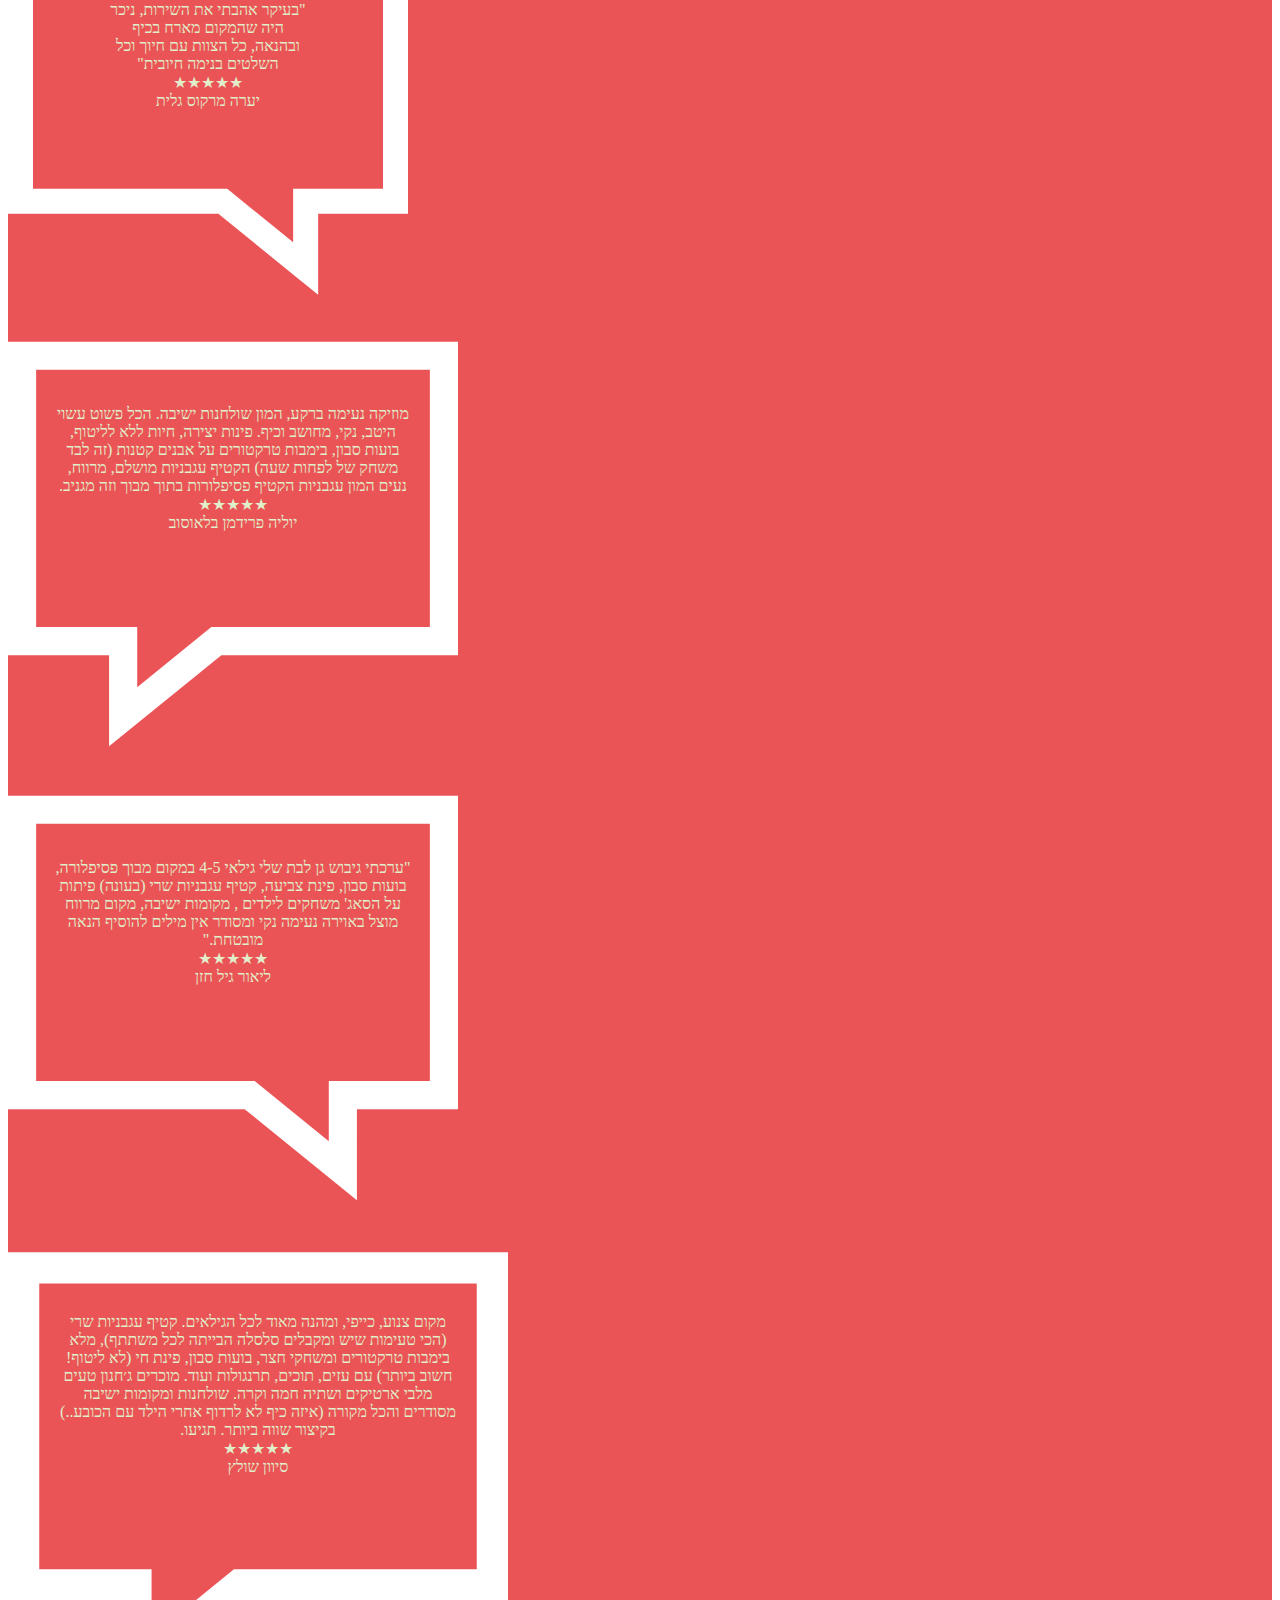
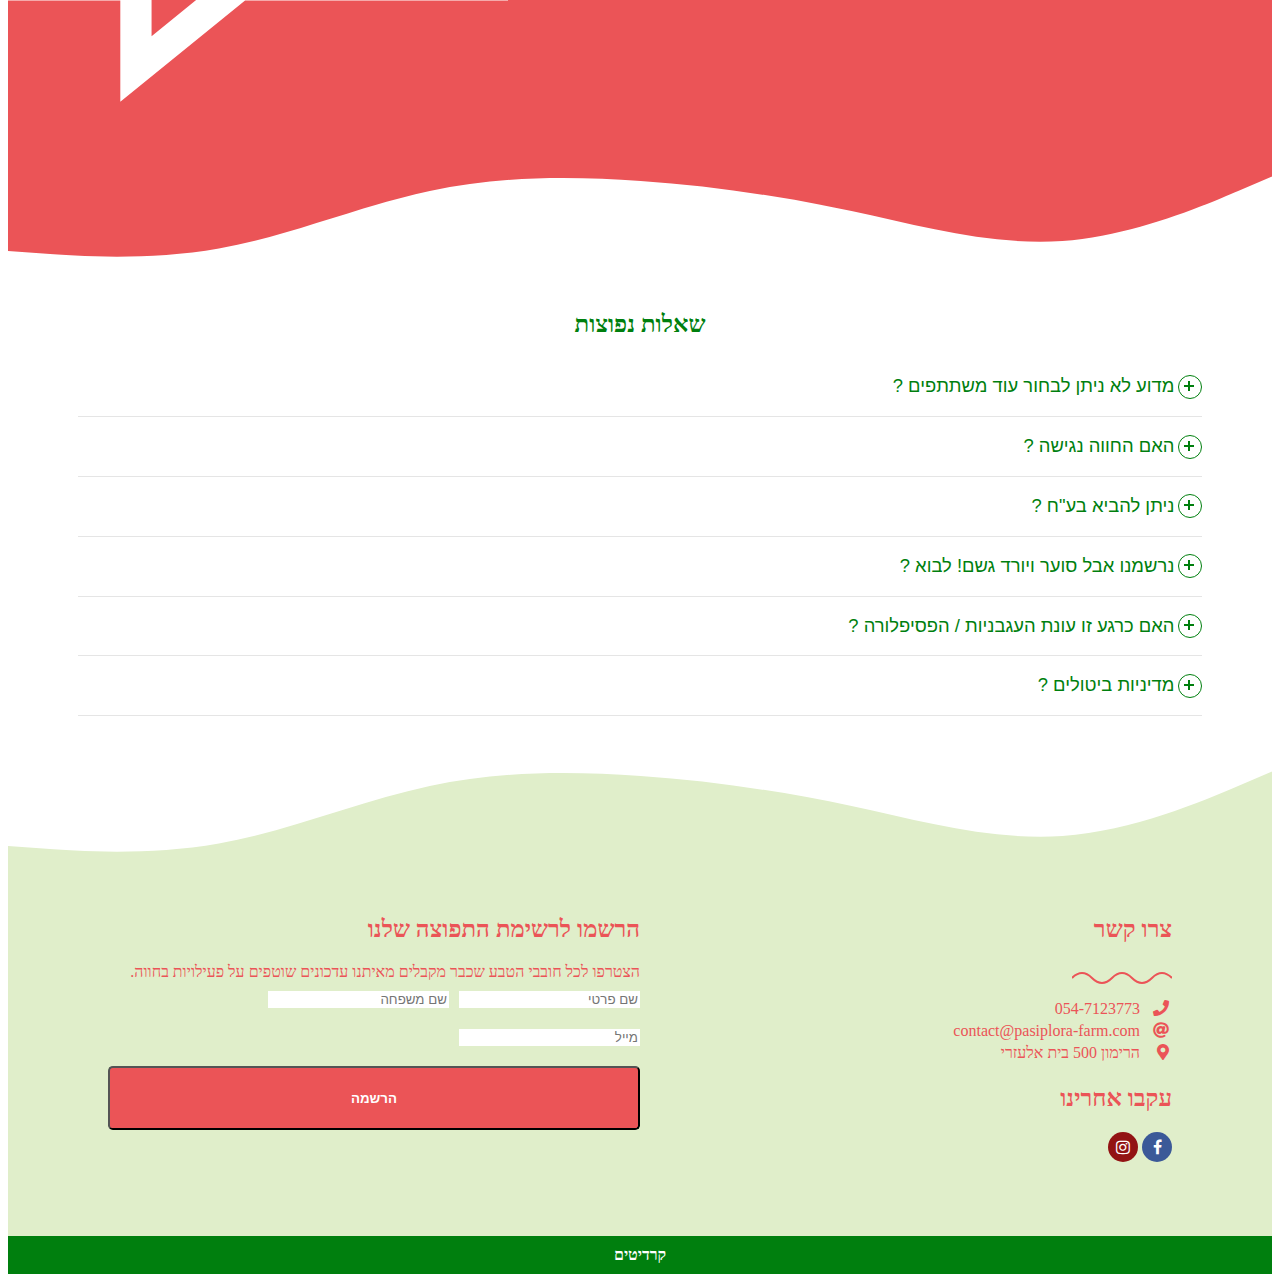
==== commit 5d1f2720: "Update farm.html" ====
--- a/farm.html
+++ b/farm.html
@@ -74,7 +74,7 @@
                         <div style="width:70px; height:20px; border-radius: 100px 0; background: #007F0E; display:inline-block;"></div>
                     </div>
                     <picture style="width:100%;">
-                        <img src="images/activities/cherry-picking-2.png" style="width:100%;">
+                        <img src="images/activities/cherry-picking-3.png" style="width:100%;">
                     </picture>
                     <h4>קטיף עגבניות שרי</h4>
                 </div>
@@ -84,7 +84,7 @@
                         <div style="width:70px; height:20px; border-radius: 100px 0; background: #007F0E; display:inline-block;"></div>
                     </div>
                     <picture style="width:100%;">
-                        <img src="images/activities/fun-days-2.png" style="width:100%;">
+                        <img src="images/activities/fun-days-3.png" style="width:100%;">
                     </picture>
                     <h4>ימי כיף בחווה</h4>
                 </div>
@@ -94,7 +94,7 @@
                         <div style="width:70px; height:20px; border-radius: 100px 0; background: #007F0E; display:inline-block;"></div>
                     </div>
                     <picture style="width:100%;">
-                        <img src="images/activities/wild-adventure-2.png" style="width:100%;">
+                        <img src="images/activities/wild-adventure-3.png" style="width:100%;">
                     </picture>
                     <h4>הרפתקאות בטבע</h4>
                 </div>
@@ -104,7 +104,7 @@
                         <div style="width:70px; height:20px; border-radius: 100px 0; background: #007F0E; display:inline-block;"></div>
                     </div>
                     <picture style="width:100%;">
-                        <img src="images/activities/picnic-zone-2.png" style="width:100%;">
+                        <img src="images/activities/picnic-zone-3.png" style="width:100%;">
                     </picture>
                     <h4>מתחם פיקניק</h4>
                 </div>
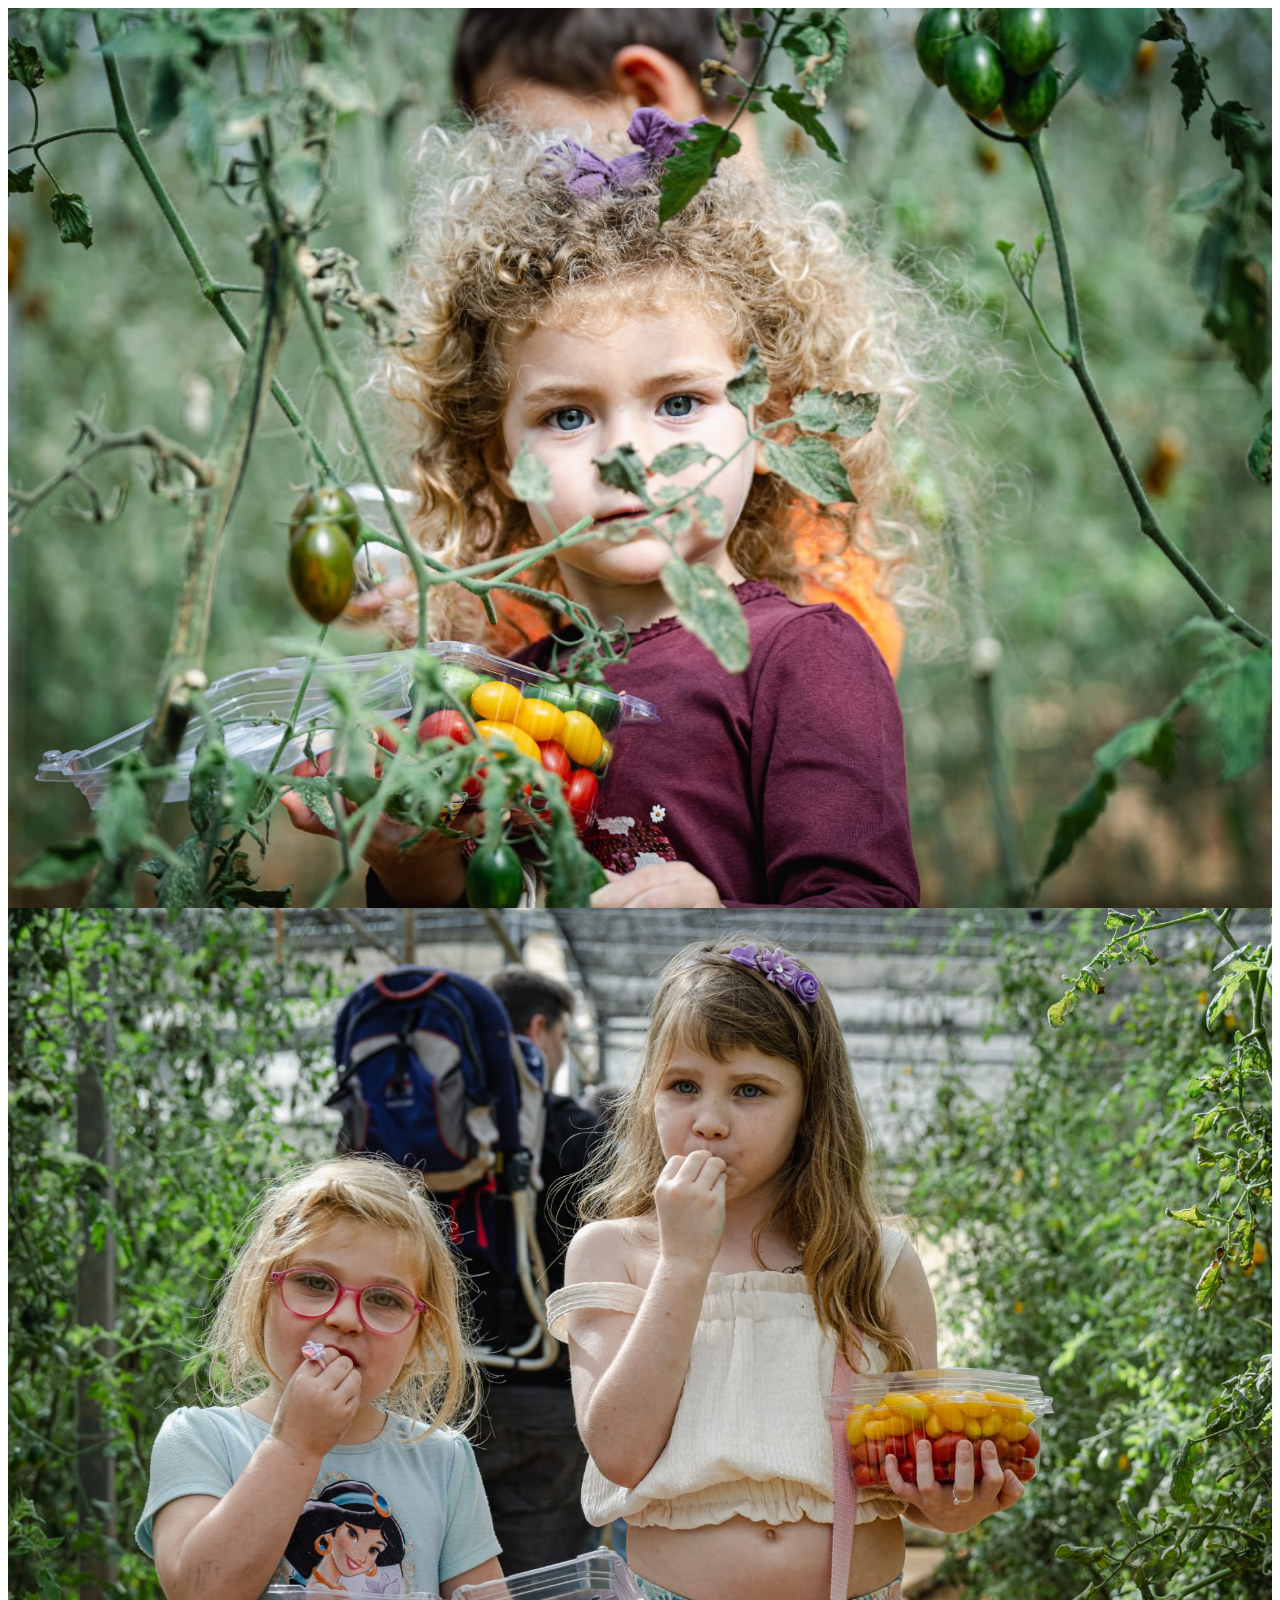
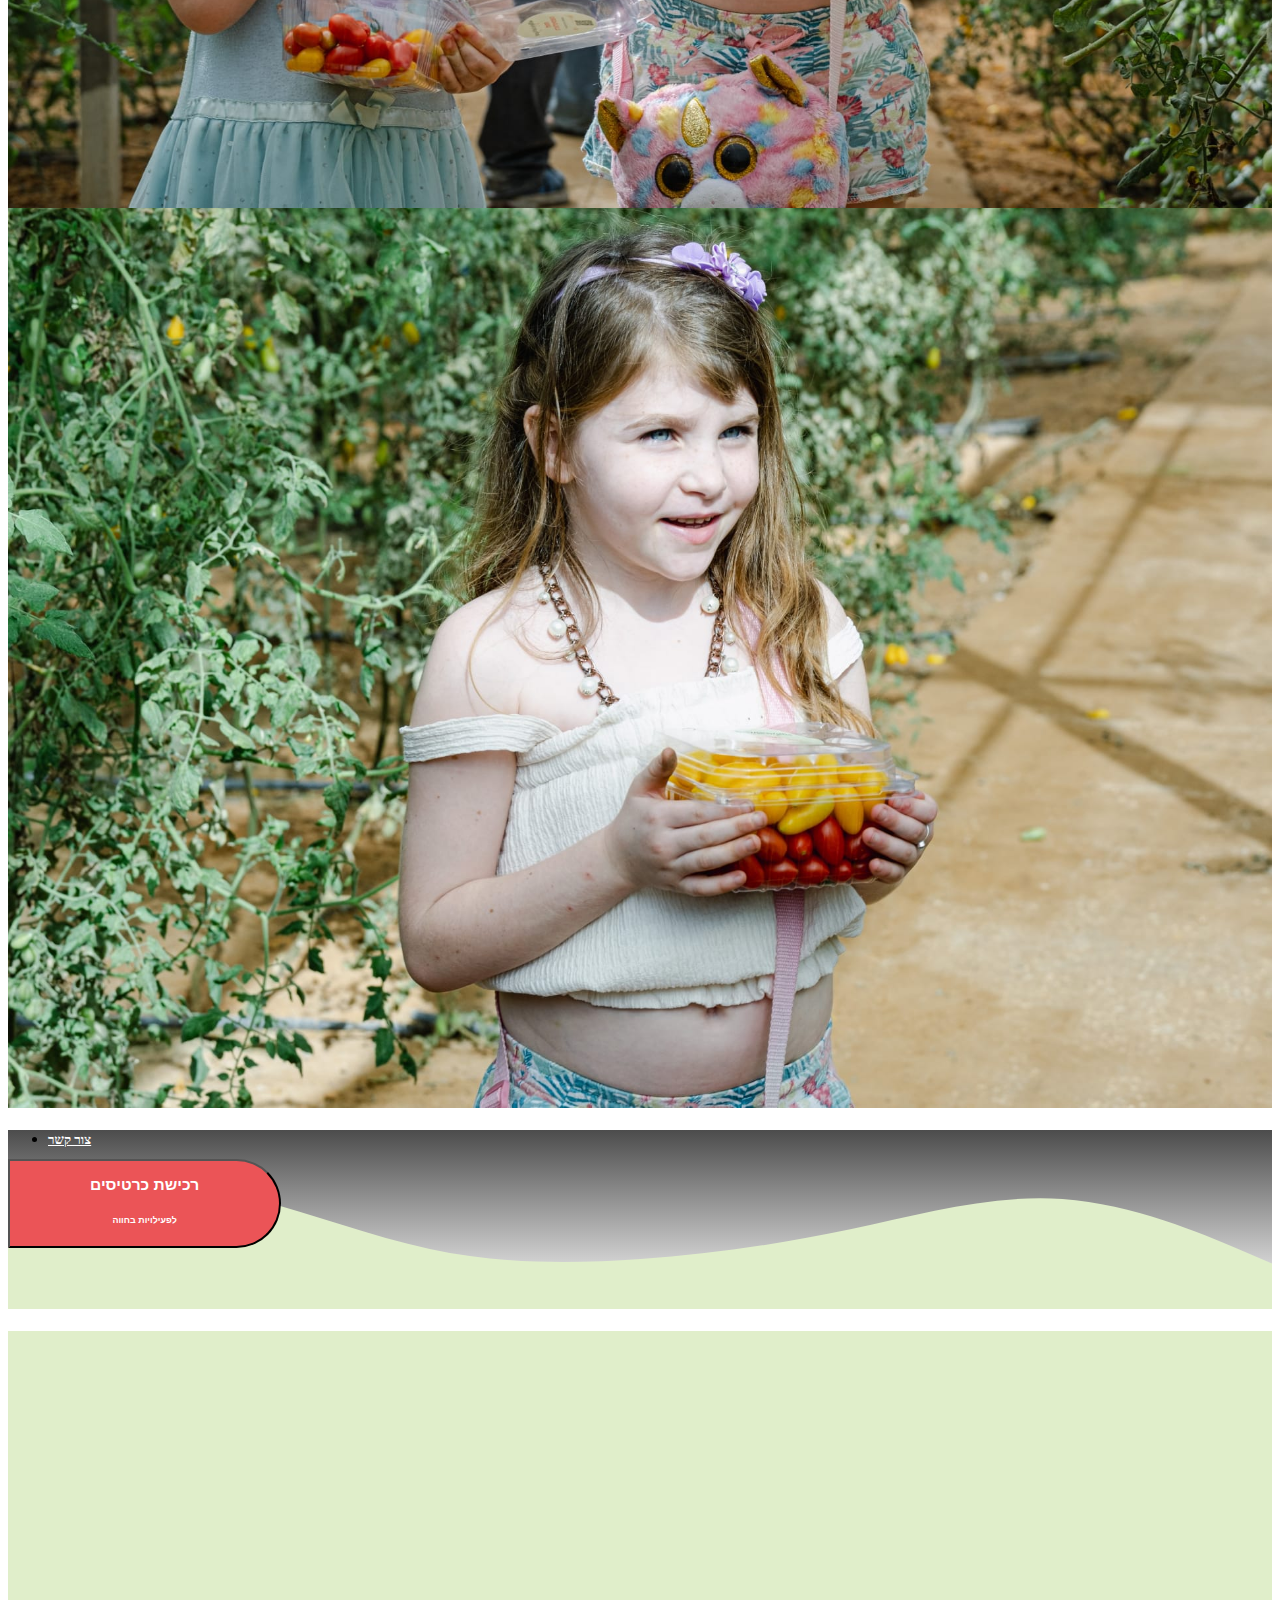
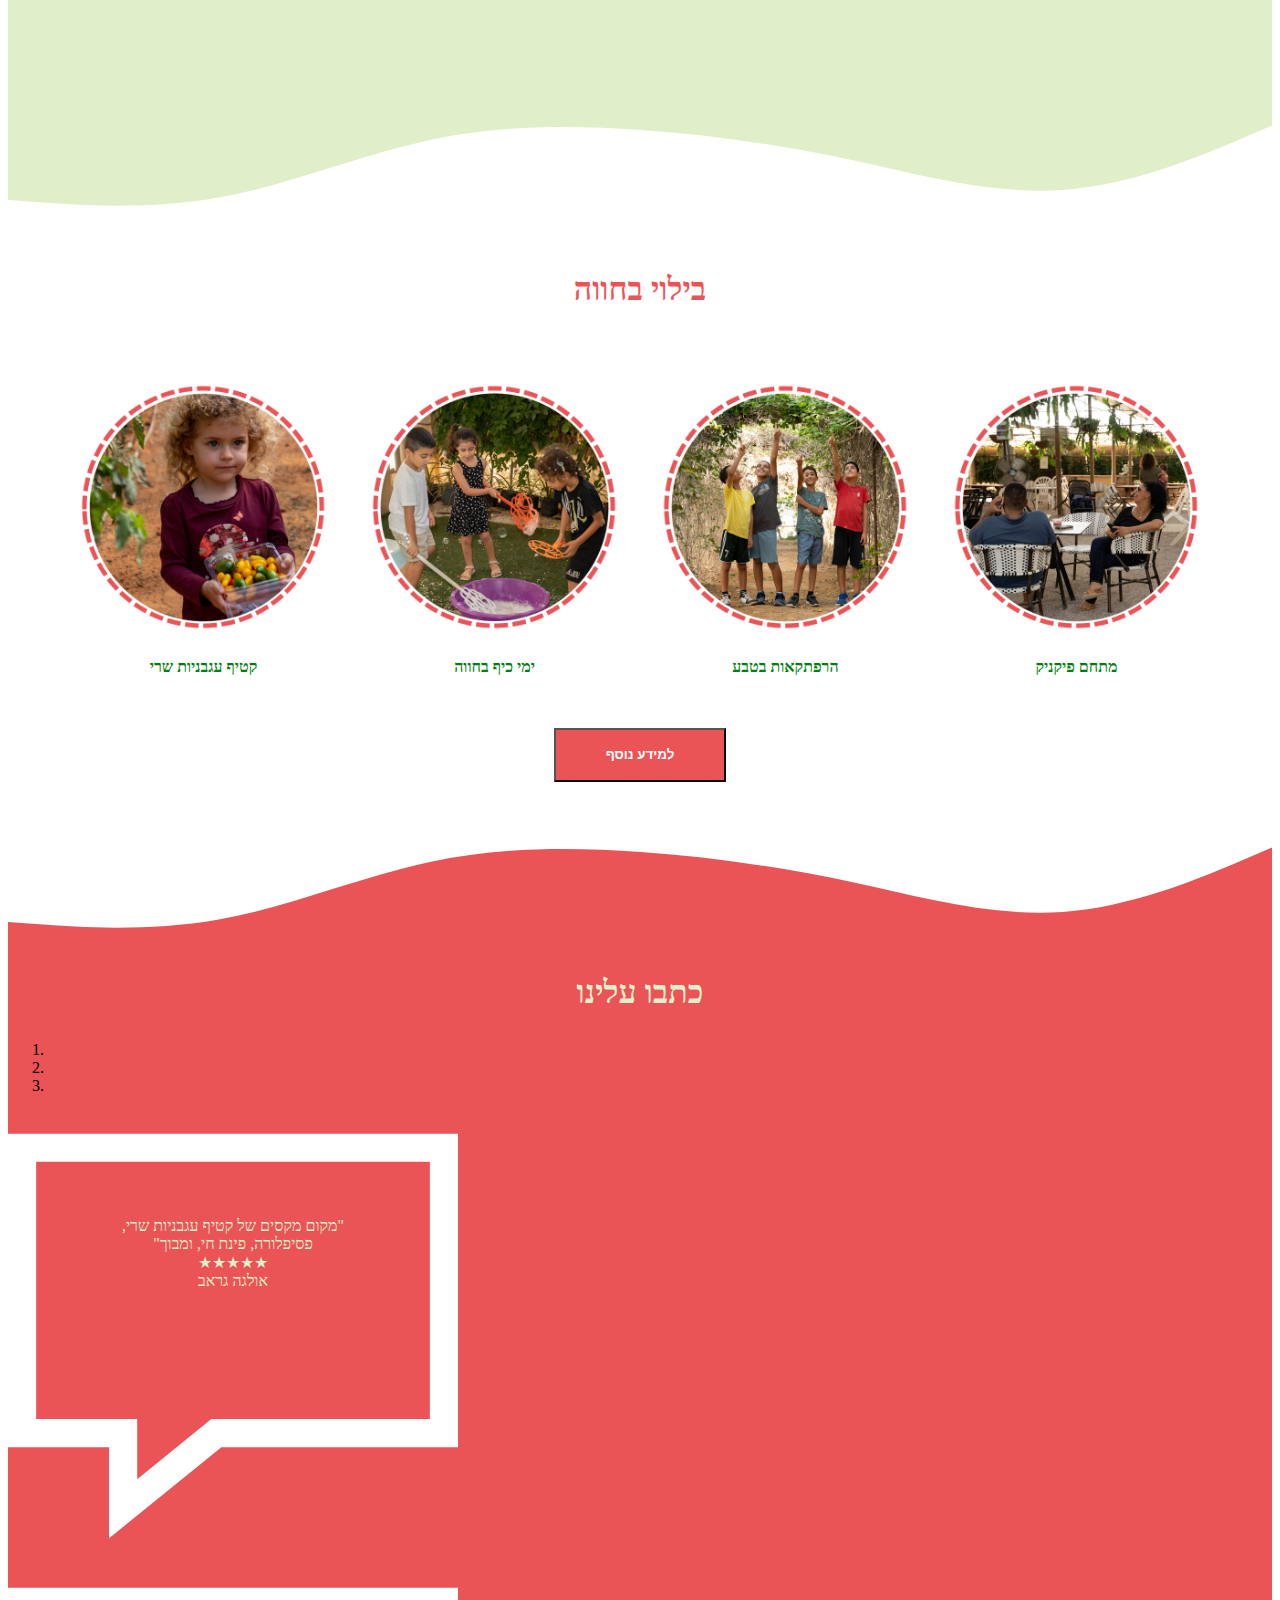
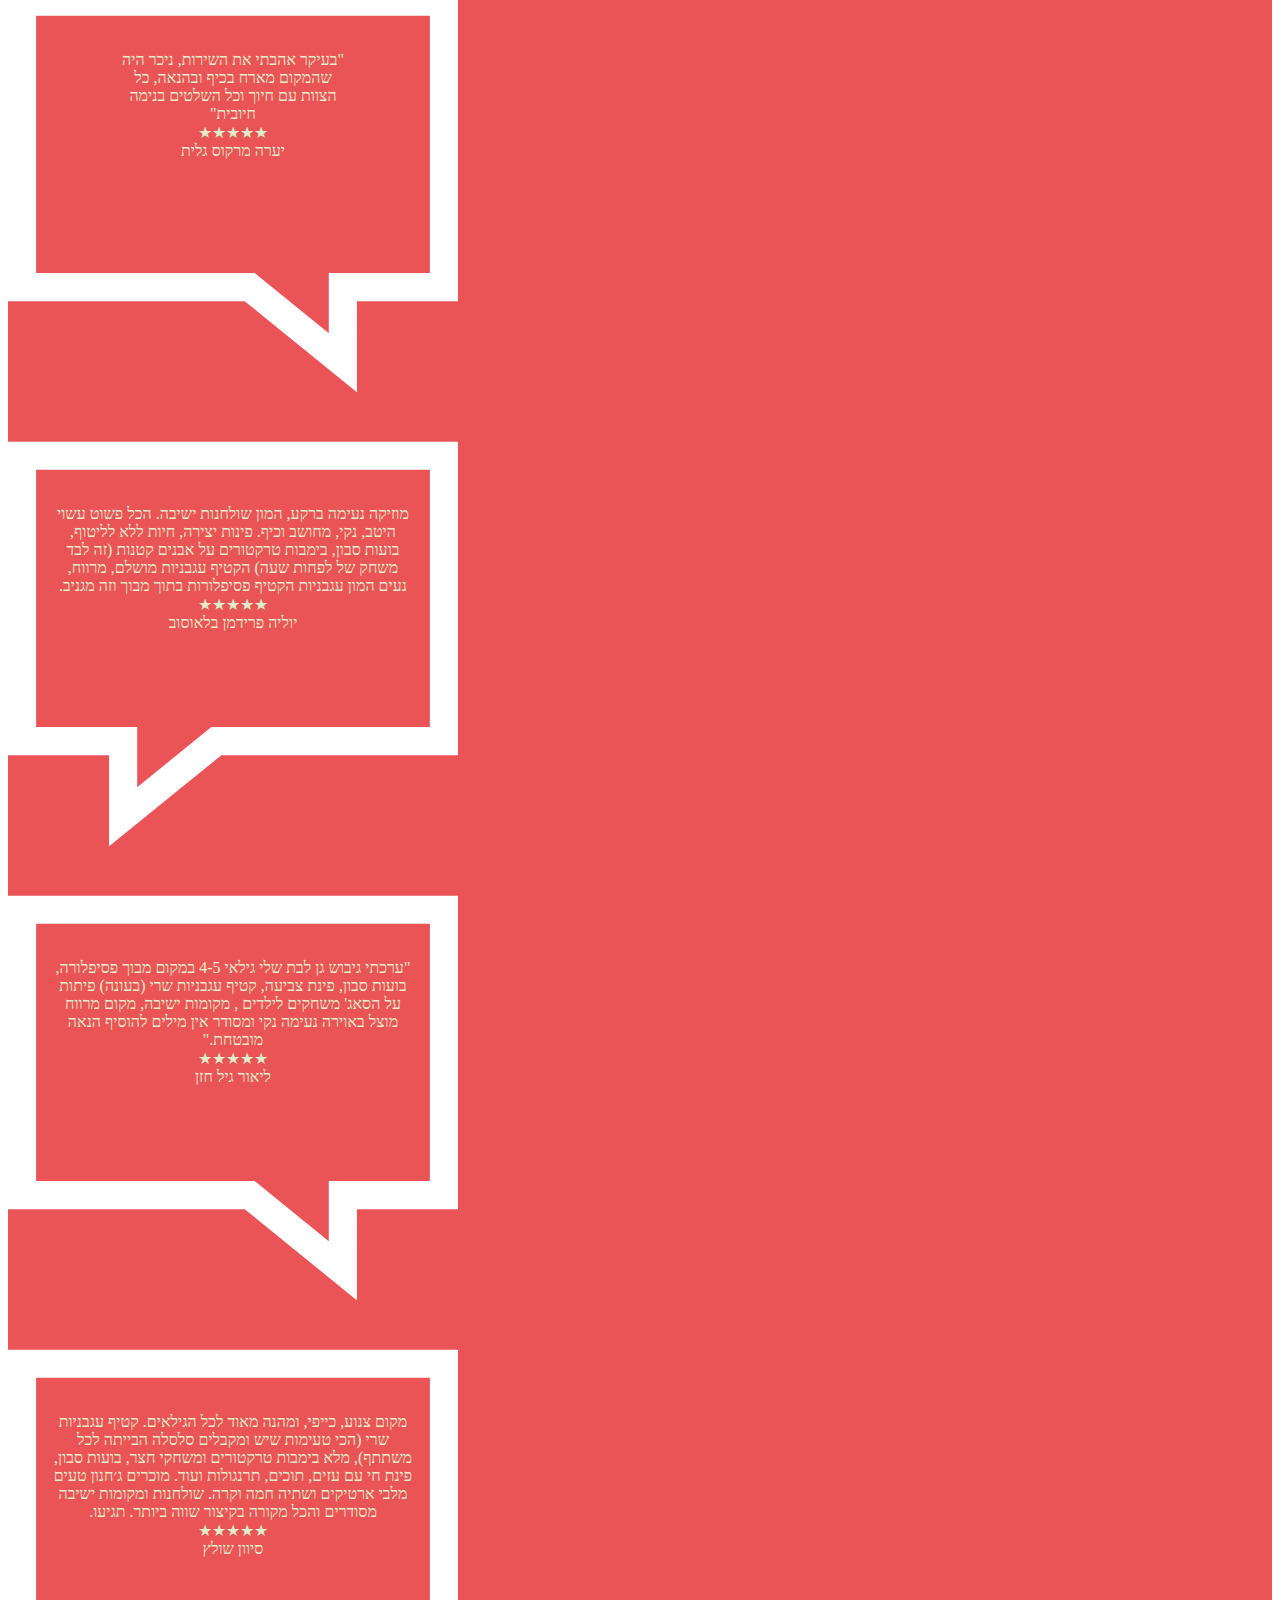
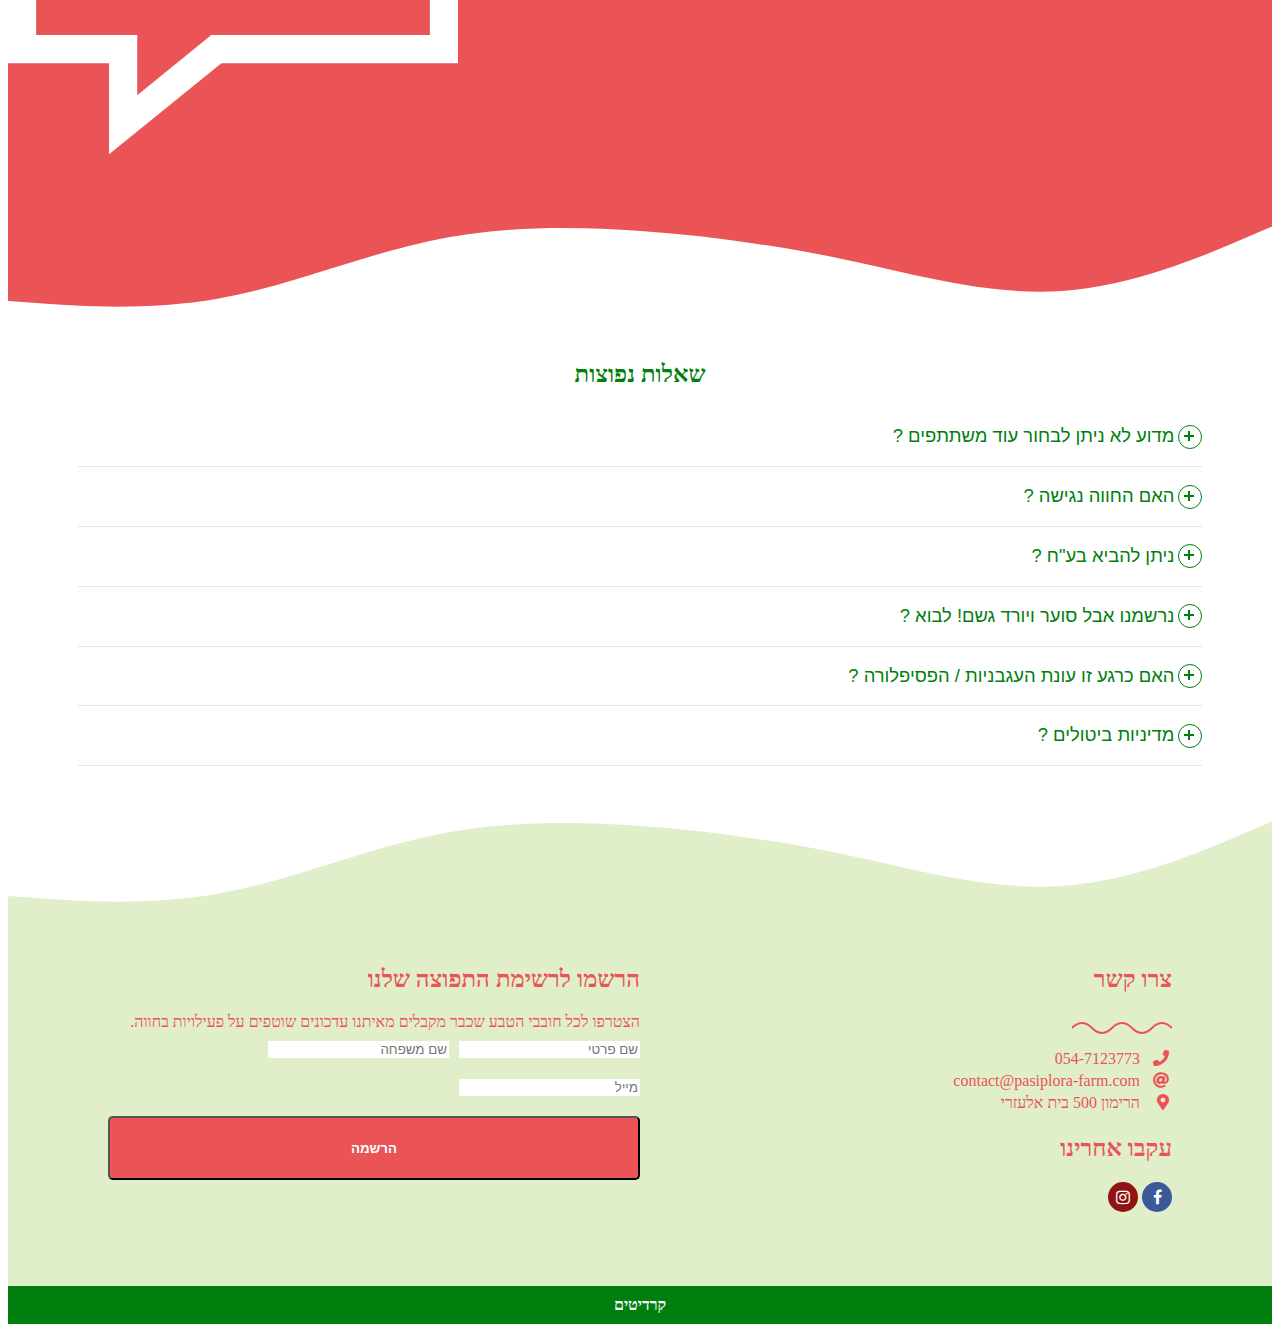
==== commit 99cdb7bc: "Update farm.html" ====
--- a/farm.html
+++ b/farm.html
@@ -128,7 +128,7 @@
             <div class="carousel-inner">
                 <div class="carousel-item active">
                     <div class="row d-flex justify-content-center">
-                        <div style="width:400px; position:relative; margin-right:20px;">
+                        <div style="width:450px; position:relative; margin-right:20px;">
                             <svg xmlns="http://www.w3.org/2000/svg" viewBox="0 0 512 512" x="0" y="0">
                                 <path fill="white" d="M115.008,486.216v-103.76H0V25.784h512v356.672H242.752L115.008,486.216z M32,350.456h115.008V419l84.352-68.544H480V57.784H32V350.456z" />
                             </svg>
@@ -138,7 +138,7 @@
                                 אולגה גראב
                             </p>
                         </div>
-                        <div style="width:400px; position:relative;">
+                        <div style="width:450px; position:relative;">
                             <svg xmlns="http://www.w3.org/2000/svg" viewBox="0 0 512 512" x="0" y="0" class="flip-horizontal">
                                 <path fill="white" d="M115.008,486.216v-103.76H0V25.784h512v356.672H242.752L115.008,486.216z M32,350.456h115.008V419l84.352-68.544H480V57.784H32V350.456z" />
                             </svg>
@@ -179,12 +179,12 @@
                 </div>
                 <div class="carousel-item">
                     <div class="row d-flex justify-content-center">
-                        <div style="width:500px; position:relative;">
+                        <div style="width:450px; position:relative;">
                             <svg xmlns="http://www.w3.org/2000/svg" viewBox="0 0 512 512" x="0" y="0">
                                 <path fill="white" d="M115.008,486.216v-103.76H0V25.784h512v356.672H242.752L115.008,486.216z M32,350.456h115.008V419l84.352-68.544H480V57.784H32V350.456z" />
                             </svg>
                             <p dir="rtl" style="position:absolute; left:50%; transform:translateX(-50%); width:80%; top:70px; text-align:center; color:#E0EECA;">
-                                מקום צנוע, כייפי, ומהנה מאוד לכל הגילאים. קטיף עגבניות שרי (הכי טעימות שיש ומקבלים סלסלה הבייתה לכל משתתף), מלא בימבות טרקטורים ומשחקי חצר, בועות סבון, פינת חי (לא ליטוף! חשוב ביותר) עם עזים, תוכים, תרנגולות ועוד. מוכרים ג׳חנון טעים מלבי ארטיקים ושתיה חמה וקרה. שולחנות ומקומות ישיבה מסודרים והכל מקורה (איזה כיף לא לרדוף אחרי הילד עם הכובע..)  בקיצור שווה ביותר. תגיעו.
+                                מקום צנוע, כייפי, ומהנה מאוד לכל הגילאים. קטיף עגבניות שרי (הכי טעימות שיש ומקבלים סלסלה הבייתה לכל משתתף), מלא בימבות טרקטורים ומשחקי חצר, בועות סבון, פינת חי עם עזים, תוכים, תרנגולות ועוד. מוכרים ג׳חנון טעים מלבי ארטיקים ושתיה חמה וקרה. שולחנות ומקומות ישיבה מסודרים והכל מקורה בקיצור שווה ביותר. תגיעו.
                                 <span style="display:block;">&#x2605;&#x2605;&#x2605;&#x2605;&#x2605;</span>
                                 סיוון שולץ
                             </p>
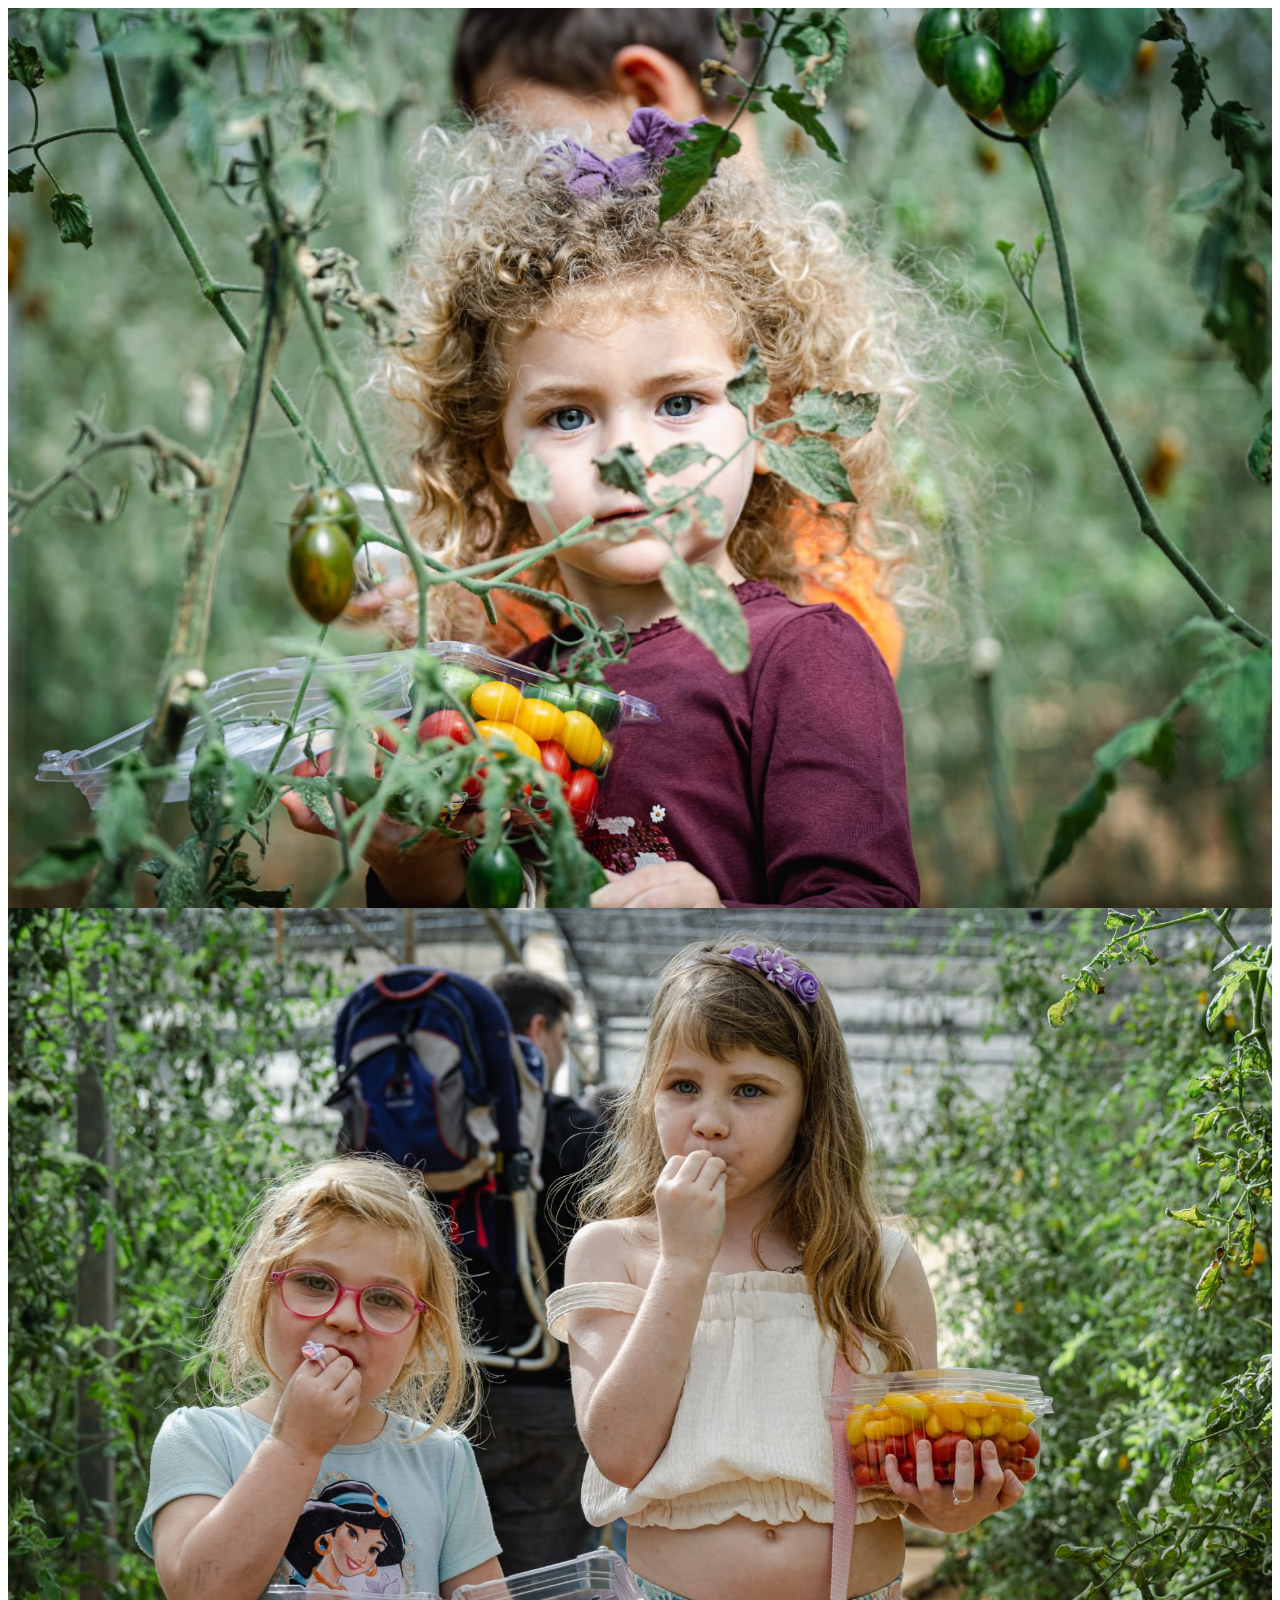
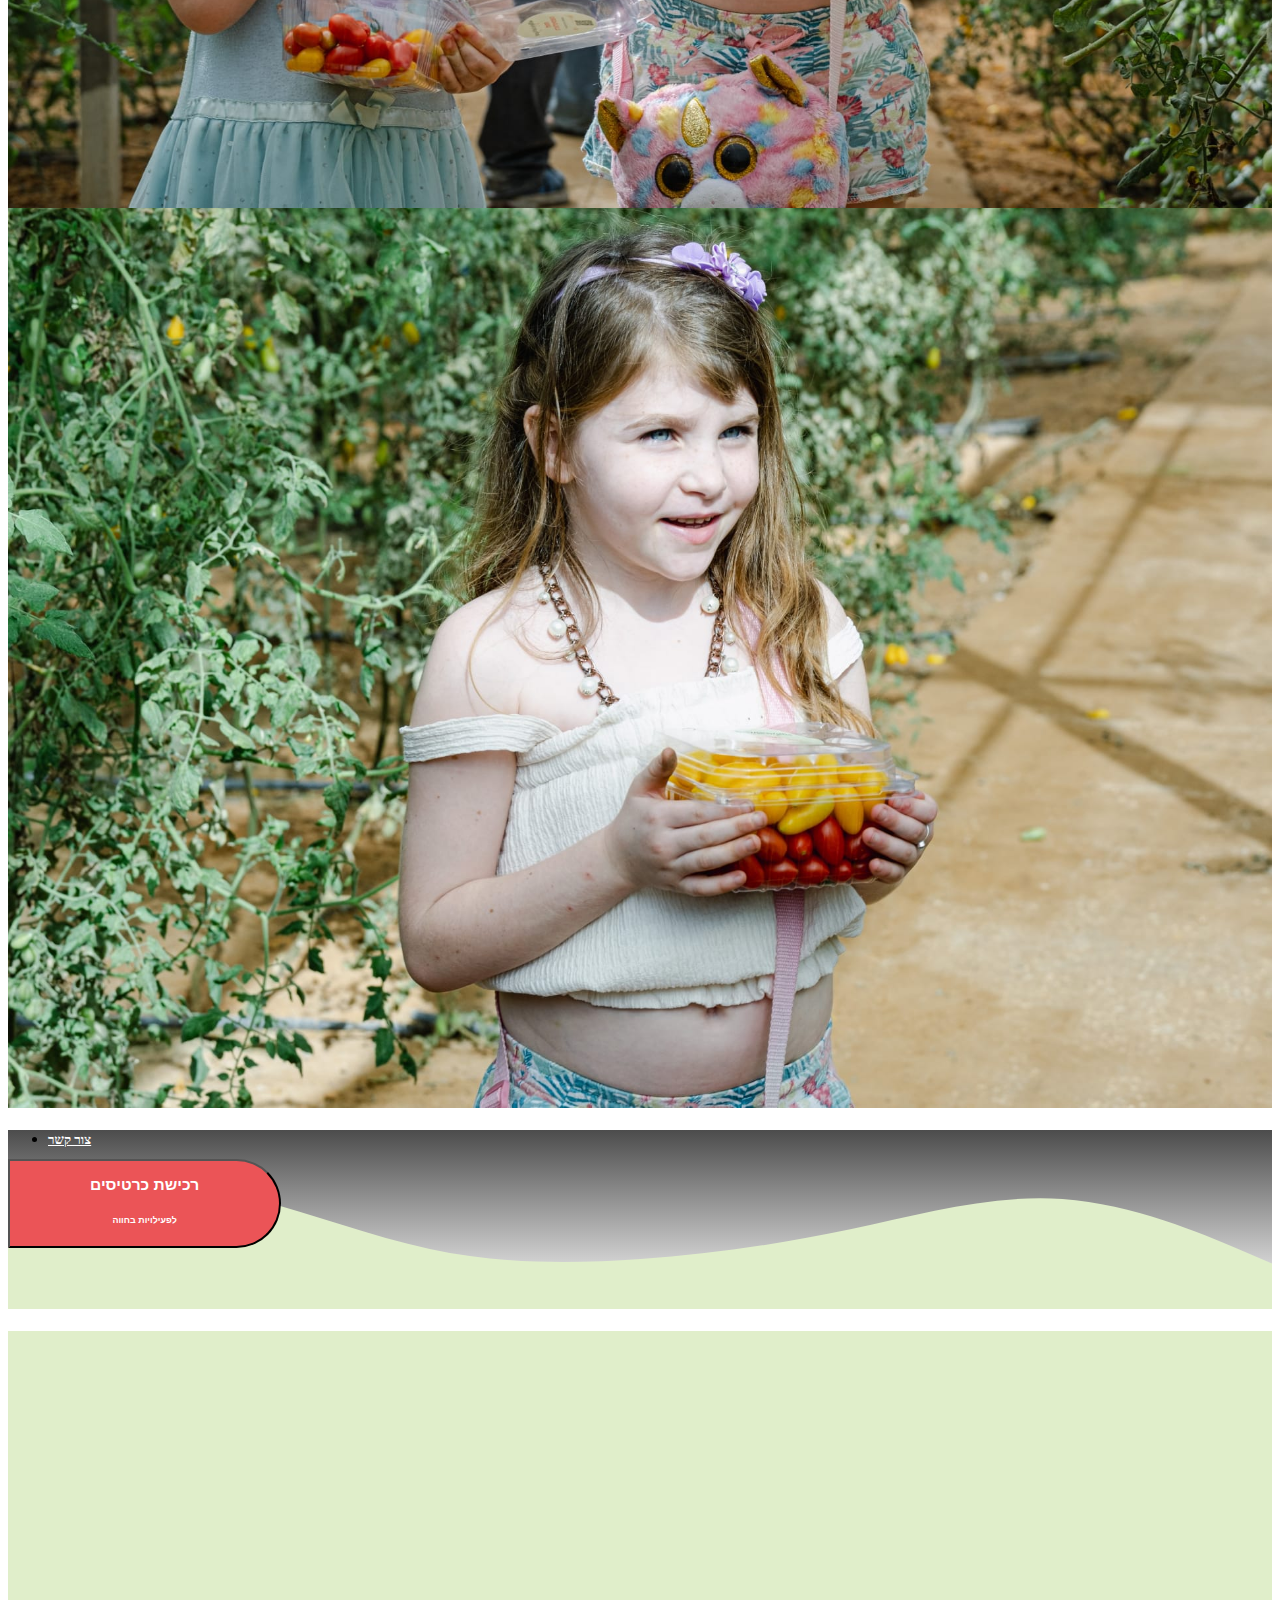
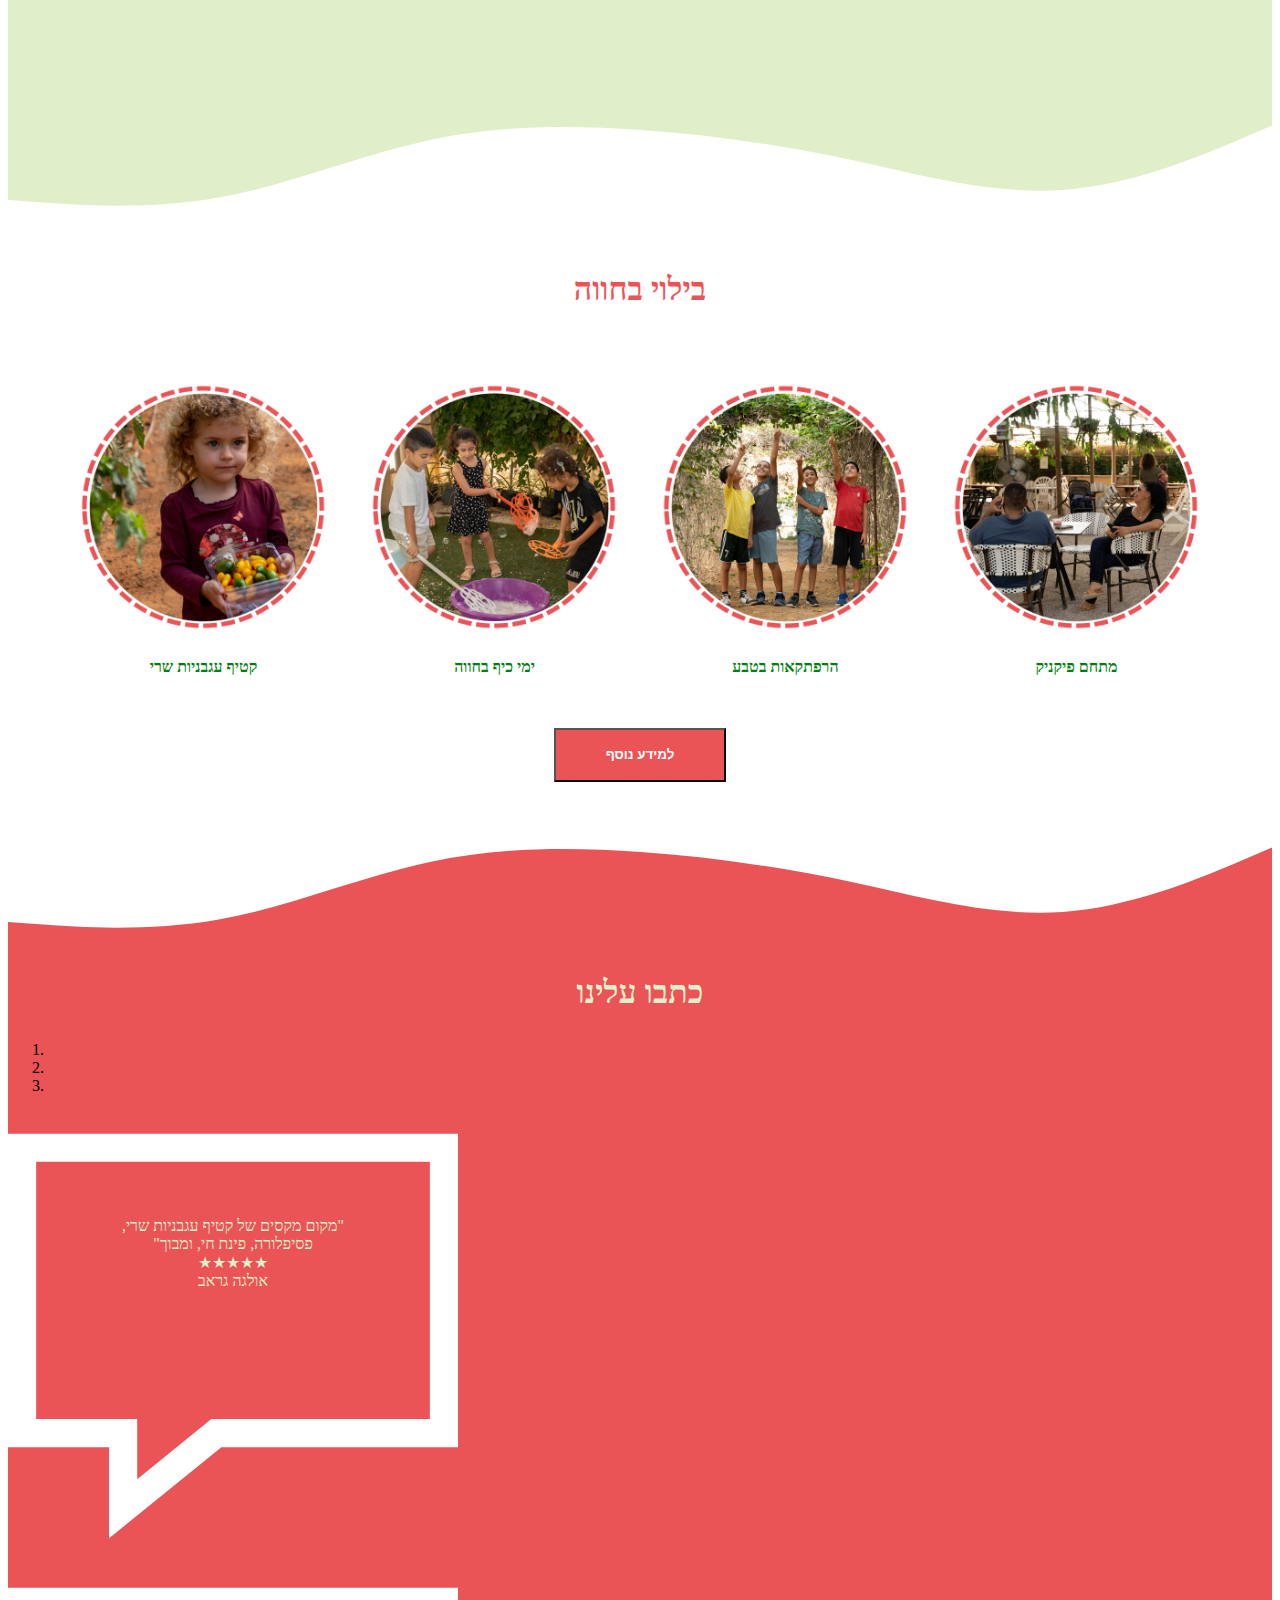
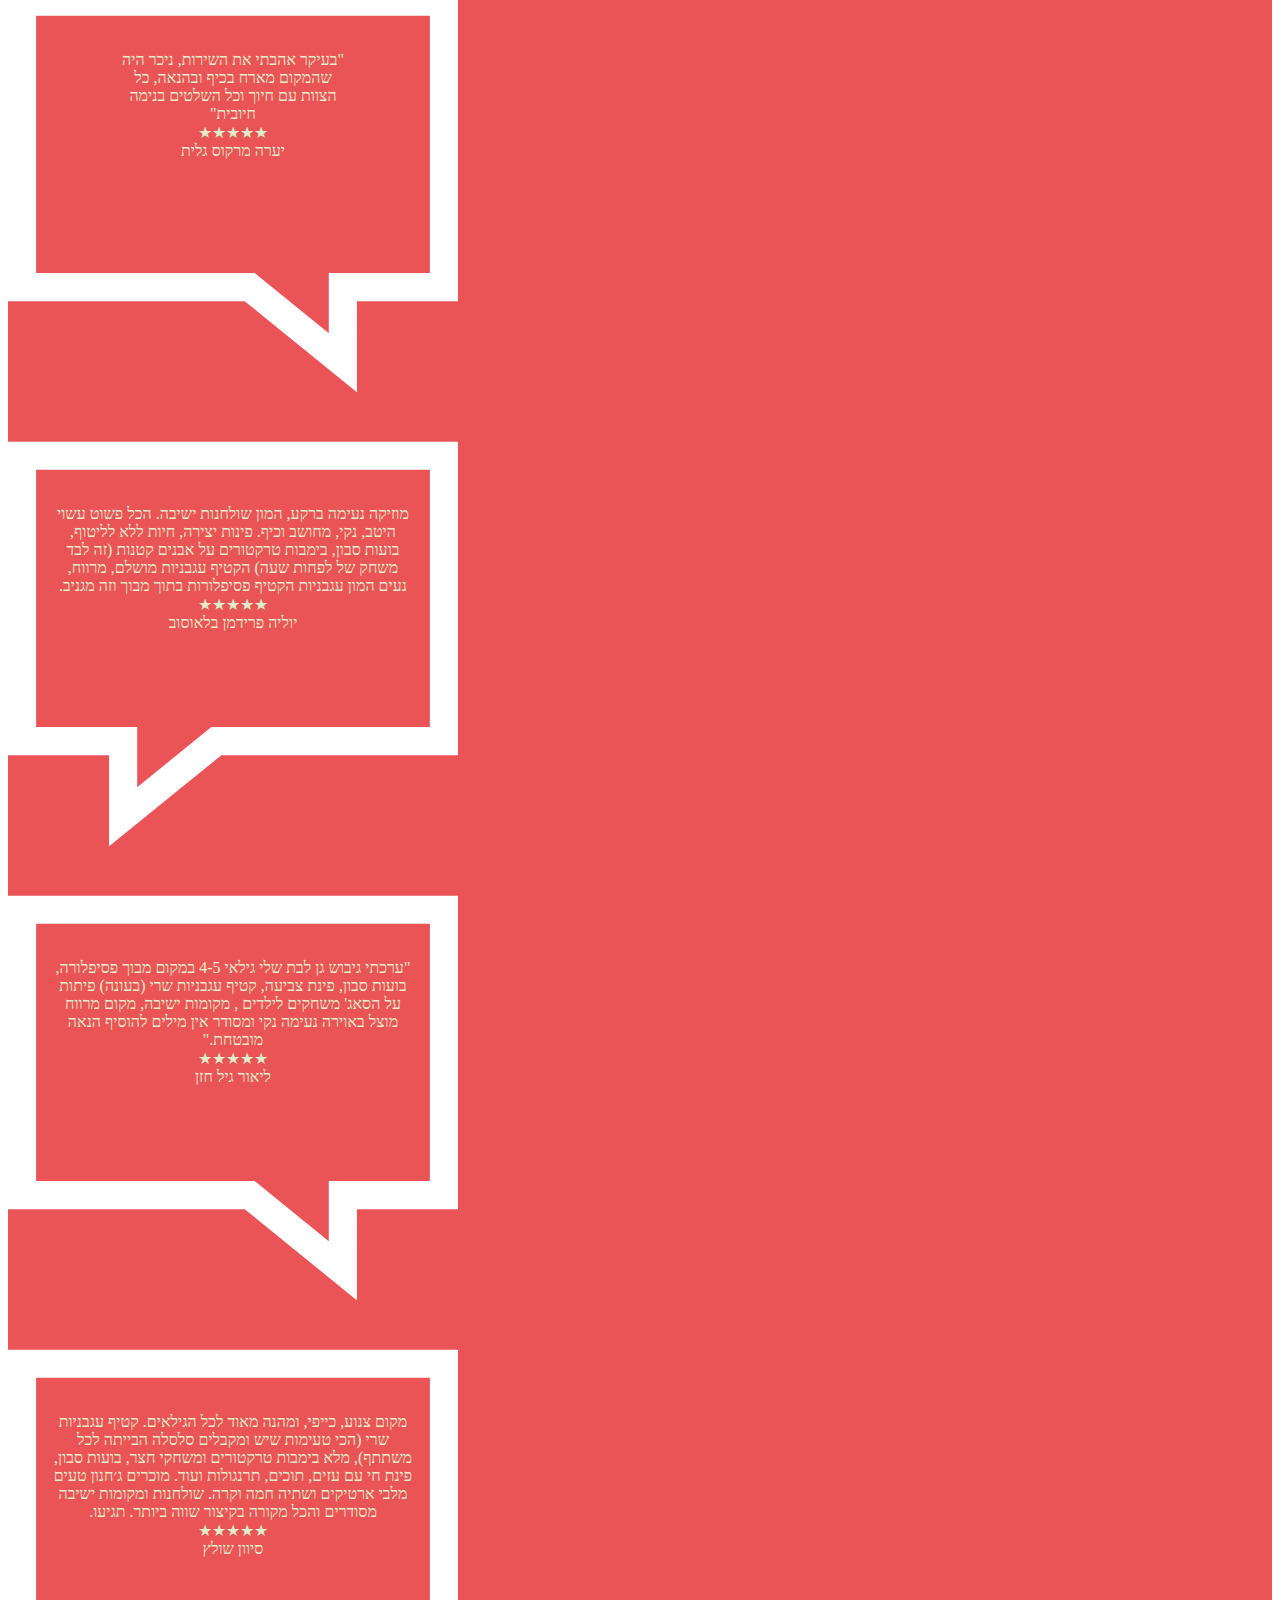
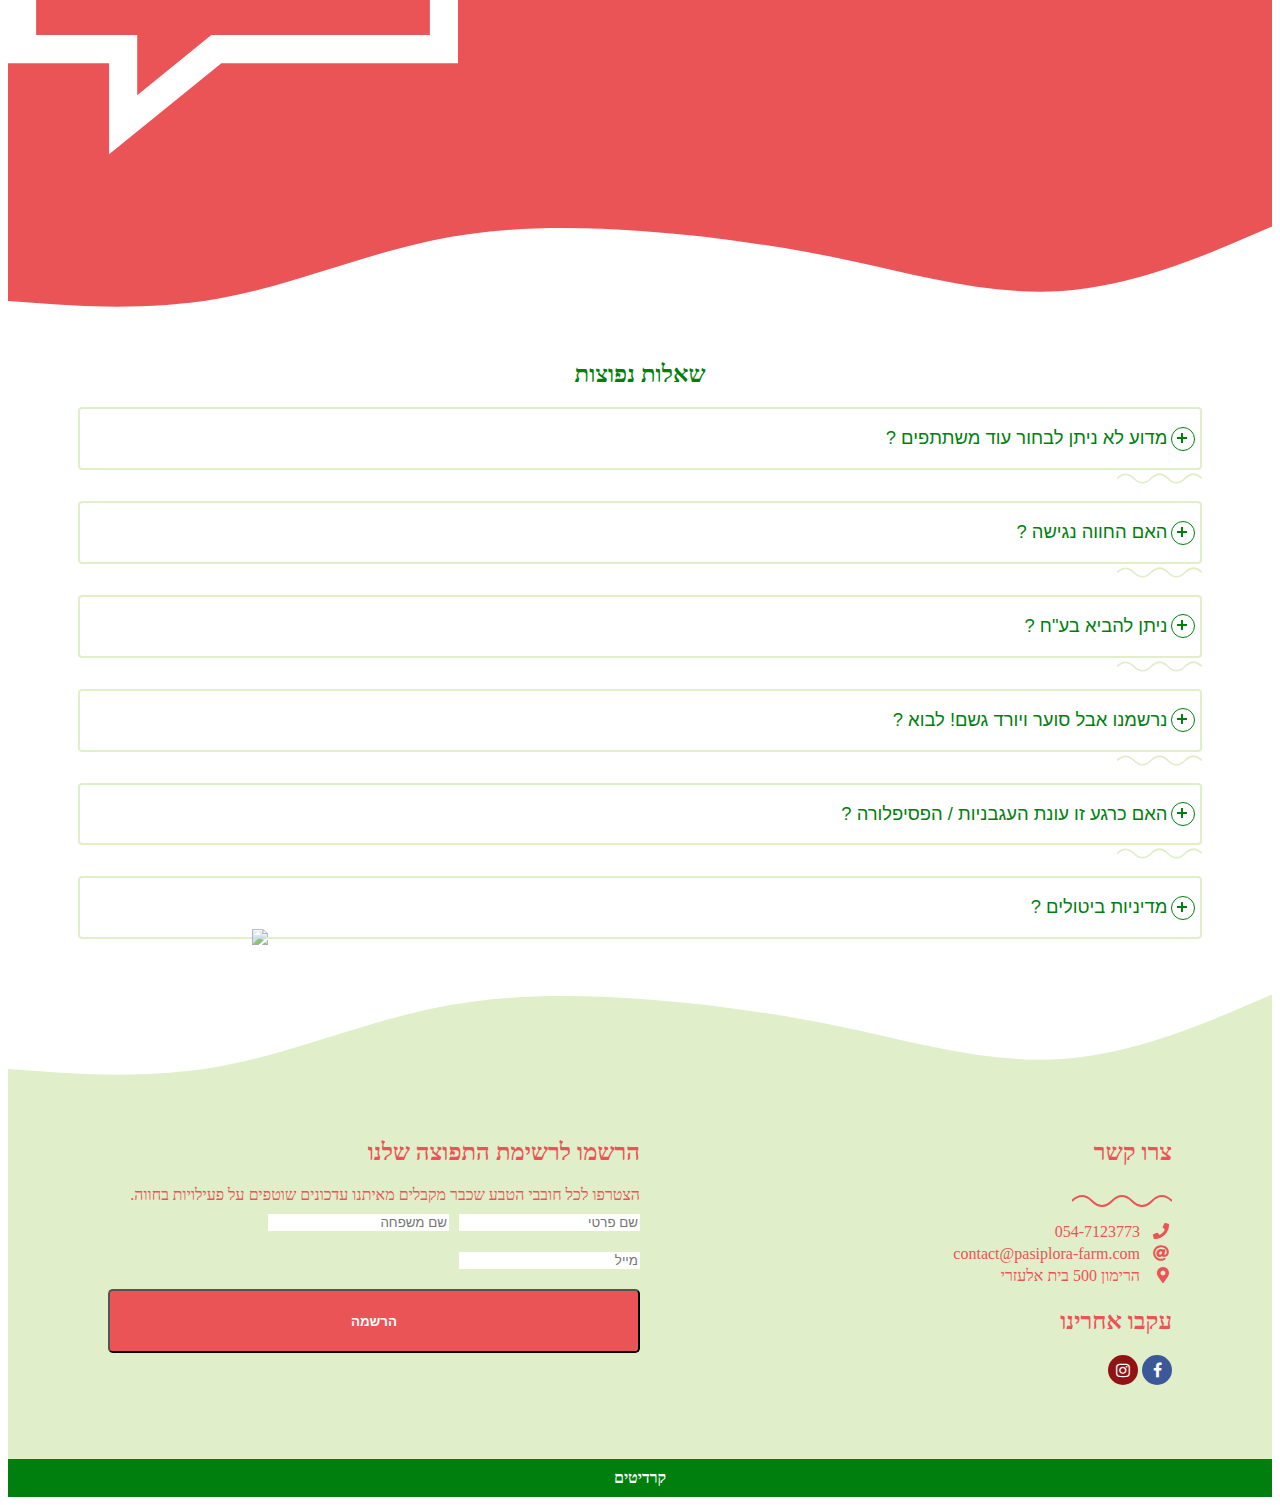
==== commit 8c668470: "Update farm.html" ====
--- a/farm.html
+++ b/farm.html
@@ -208,8 +208,11 @@
                 <path fill="#EB5457" fill-opacity="1" d="M0,64L40,58.7C80,53,160,43,240,69.3C320,96,400,160,480,192C560,224,640,224,720,213.3C800,203,880,181,960,149.3C1040,117,1120,75,1200,85.3C1280,96,1360,160,1400,192L1440,224L1440,320L1400,320C1360,320,1280,320,1200,320C1120,320,1040,320,960,320C880,320,800,320,720,320C640,320,560,320,480,320C400,320,320,320,240,320C160,320,80,320,40,320L0,320Z"></path>
             </svg>
         </div>
-        <div dir="rtl" style="padding:10px 70px;">
+        <div dir="rtl" style="padding:10px 70px; position:relative;">
             <h2 style="text-align:center; color:#007F0E;">שאלות נפוצות</h2>
+            <picture style="position:absolute; left:70px; bottom:0; width:15%; z-index:0; opacity:0.7;">
+                <img src="images/cherry-tomato.png" style="width:100%;">
+            </picture>
             <div class="accordion">
                 <div class="accordion-item">
                     <button id="accordion-button-1" aria-expanded="false" style="text-align:right;" onclick="toggleAccordion(this)"><span class="accordion-title">מדוע לא ניתן לבחור עוד משתתפים ?</span><span class="icon" aria-hidden="true"></span></button>
@@ -217,6 +220,9 @@
                         <p style="text-align:right;">חשובה לנו החוויה שלכם אצלנו, ע"מ שיהיה נעים ומרווח אנחנו חוסמים רישום מעל למס' נרשמים מוגדר. נשמח אם תרשמו למועד אחר.</p>
                     </div>
                 </div>
+                <svg xmlns="http://www.w3.org/2000/svg" height="17" viewBox="0 0 500 100">
+                    <path fill='transparent' stroke='#E0EECA' stroke-width="10" d="M 0 50 Q 50 0, 100 50 Q 150 100, 200 50 Q 250 0, 300 50 Q 350 100, 400 50 Q 450 0, 500 50"></path>
+                </svg>
                 <div class="accordion-item">
                     <button id="accordion-button-2" aria-expanded="false" style="text-align:right;" onclick="toggleAccordion(this)"><span class="accordion-title">האם החווה נגישה ?</span><span class="icon" aria-hidden="true"></span></button>
                     <div class="accordion-content">
@@ -227,6 +233,9 @@
                         </p>
                     </div>
                 </div>
+                <svg xmlns="http://www.w3.org/2000/svg" height="17" viewBox="0 0 500 100">
+                    <path fill='transparent' stroke='#E0EECA' stroke-width="10" d="M 0 50 Q 50 0, 100 50 Q 150 100, 200 50 Q 250 0, 300 50 Q 350 100, 400 50 Q 450 0, 500 50"></path>
+                </svg>                
                 <div class="accordion-item">
                     <button id="accordion-button-3" aria-expanded="false" style="text-align:right;" onclick="toggleAccordion(this)"><span class="accordion-title">ניתן להביא בע"ח ?</span><span class="icon" aria-hidden="true"></span></button>
                     <div class="accordion-content">
@@ -236,6 +245,9 @@
                         </p>
                     </div>
                 </div>
+                <svg xmlns="http://www.w3.org/2000/svg" height="17" viewBox="0 0 500 100">
+                    <path fill='transparent' stroke='#E0EECA' stroke-width="10" d="M 0 50 Q 50 0, 100 50 Q 150 100, 200 50 Q 250 0, 300 50 Q 350 100, 400 50 Q 450 0, 500 50"></path>
+                </svg>                
                 <div class="accordion-item">
                     <button id="accordion-button-4" aria-expanded="false" style="text-align:right;" onclick="toggleAccordion(this)"><span class="accordion-title">נרשמנו אבל סוער ויורד גשם! לבוא ?</span><span class="icon" aria-hidden="true"></span></button>
                     <div class="accordion-content">
@@ -246,6 +258,9 @@
                         </p>
                     </div>
                 </div>
+                <svg xmlns="http://www.w3.org/2000/svg" height="17" viewBox="0 0 500 100">
+                    <path fill='transparent' stroke='#E0EECA' stroke-width="10" d="M 0 50 Q 50 0, 100 50 Q 150 100, 200 50 Q 250 0, 300 50 Q 350 100, 400 50 Q 450 0, 500 50"></path>
+                </svg>                
                 <div class="accordion-item">
                     <button id="accordion-button-5" aria-expanded="false" style="text-align:right;" onclick="toggleAccordion(this)"><span class="accordion-title">האם כרגע זו עונת העגבניות / הפסיפלורה ?</span><span class="icon" aria-hidden="true"></span></button>
                     <div class="accordion-content">
@@ -258,6 +273,9 @@
                         </p>
                     </div>
                 </div>
+                <svg xmlns="http://www.w3.org/2000/svg" height="17" viewBox="0 0 500 100">
+                    <path fill='transparent' stroke='#E0EECA' stroke-width="10" d="M 0 50 Q 50 0, 100 50 Q 150 100, 200 50 Q 250 0, 300 50 Q 350 100, 400 50 Q 450 0, 500 50"></path>
+                </svg>                
                 <div class="accordion-item">
                     <button id="accordion-button-6" aria-expanded="false" style="text-align:right;" onclick="toggleAccordion(this)"><span class="accordion-title">מדיניות ביטולים ?</span><span class="icon" aria-hidden="true"></span></button>
                     <div class="accordion-content">
--- a/css/farm.css
+++ b/css/farm.css
@@ -124,7 +124,10 @@
 }
 
 .accordion .accordion-item {
-    border-bottom: 1px solid #e5e5e5;
+    border: 2px solid #E0EECA;
+    margin-top: 10px;
+    border-radius: 0.25rem;
+    padding-right: 5px;
 }
 
     .accordion .accordion-item button[aria-expanded=true] {
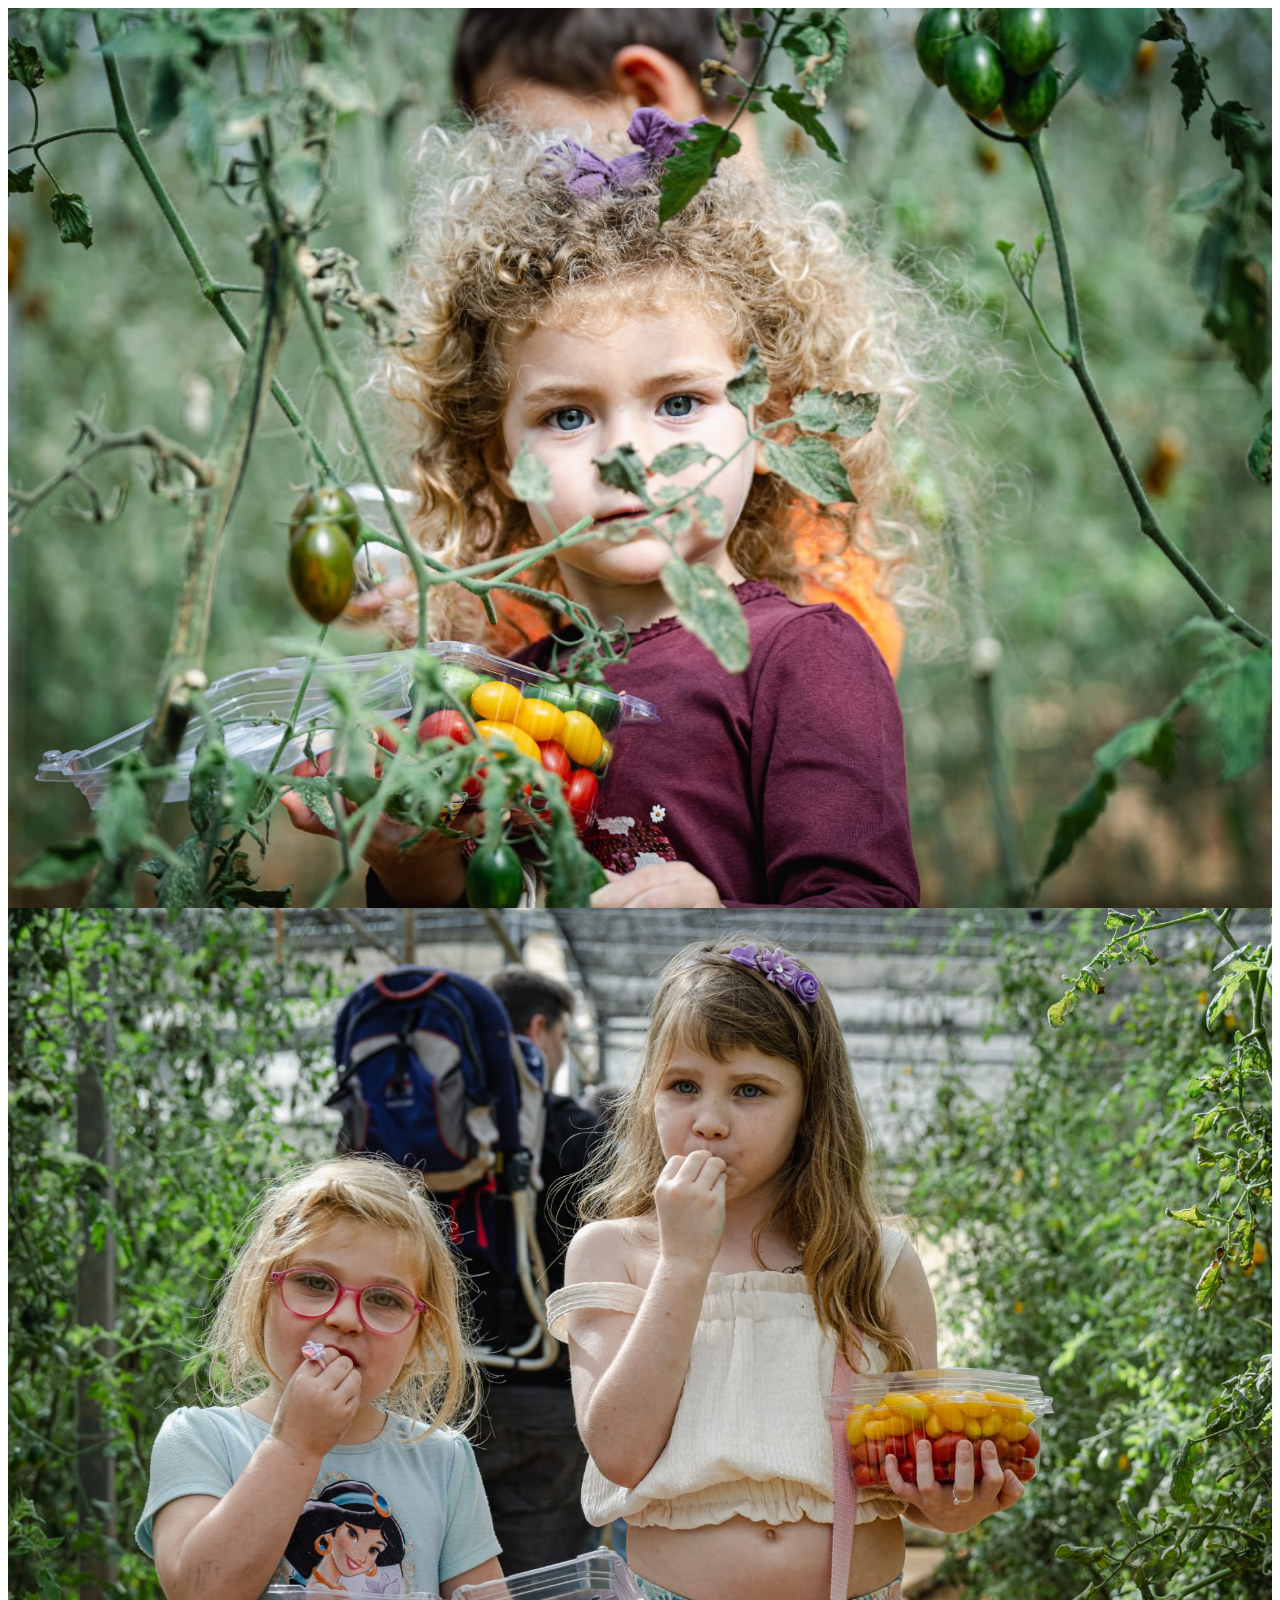
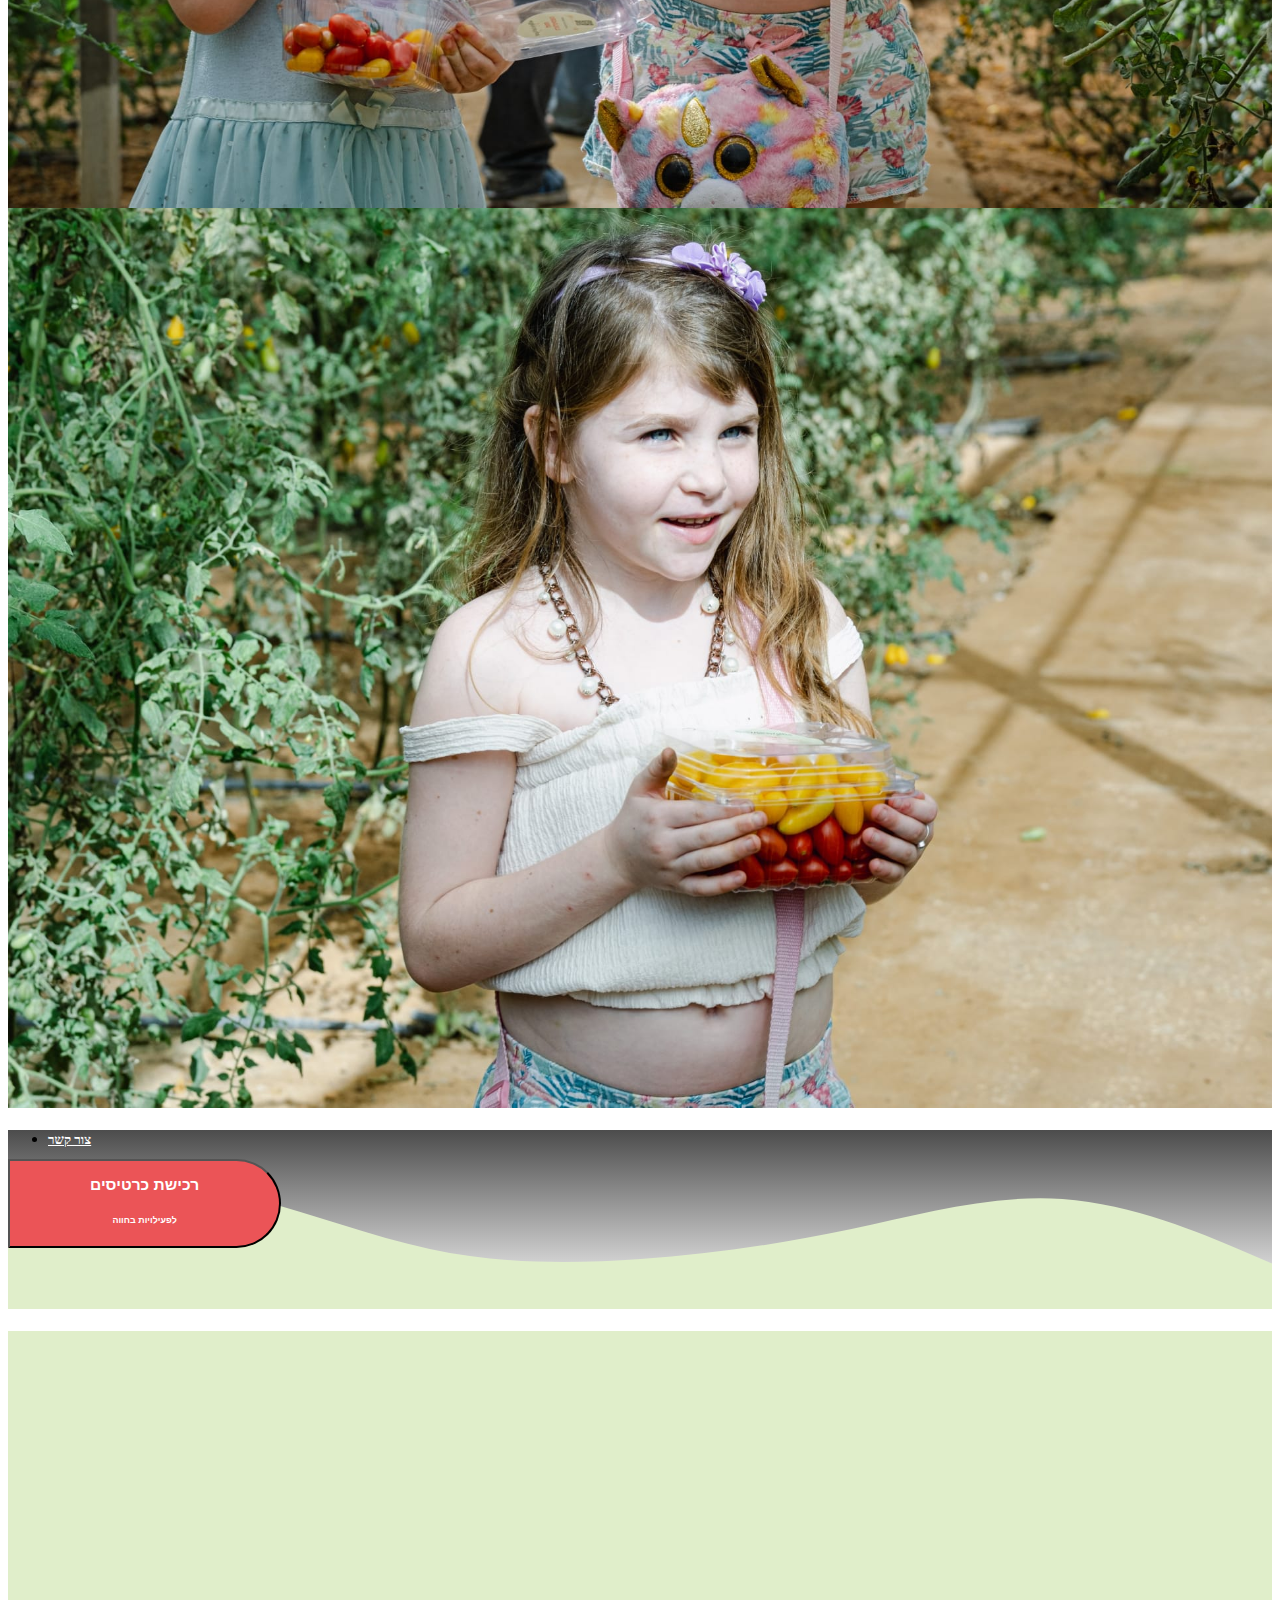
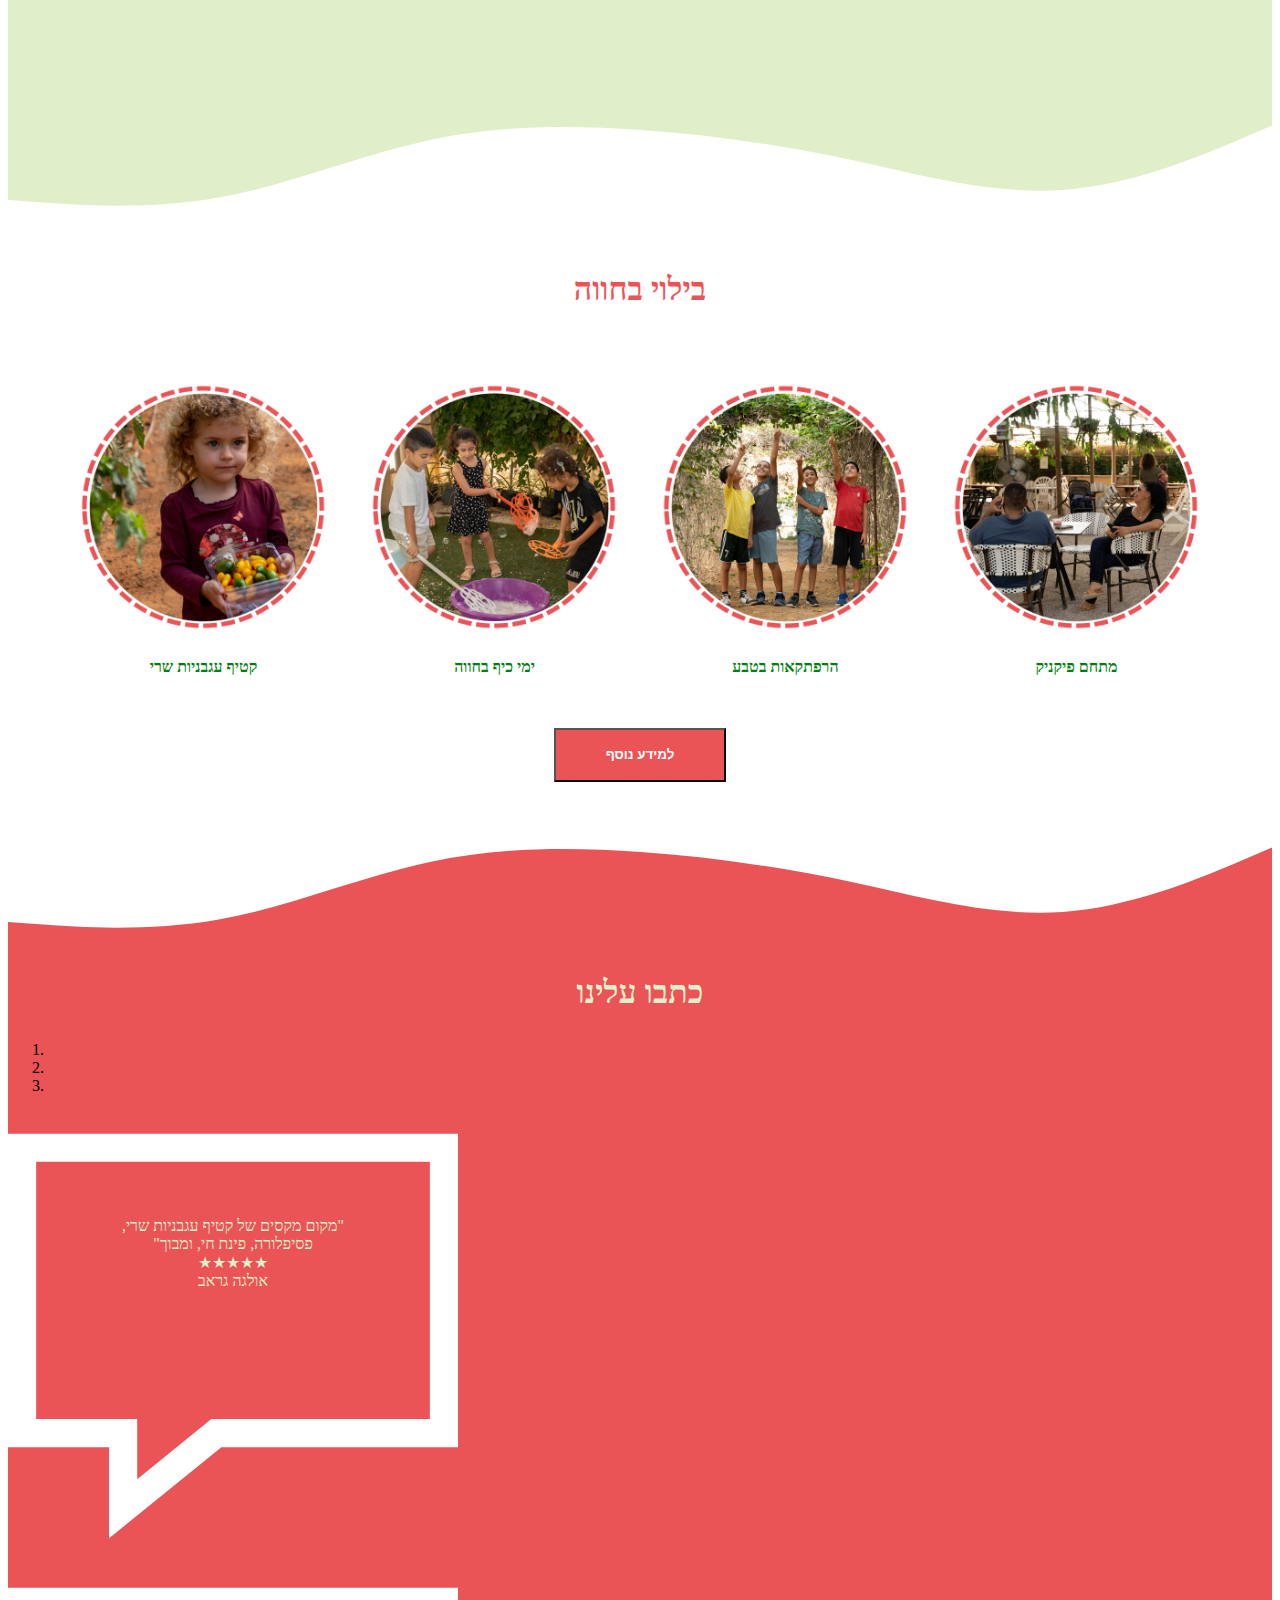
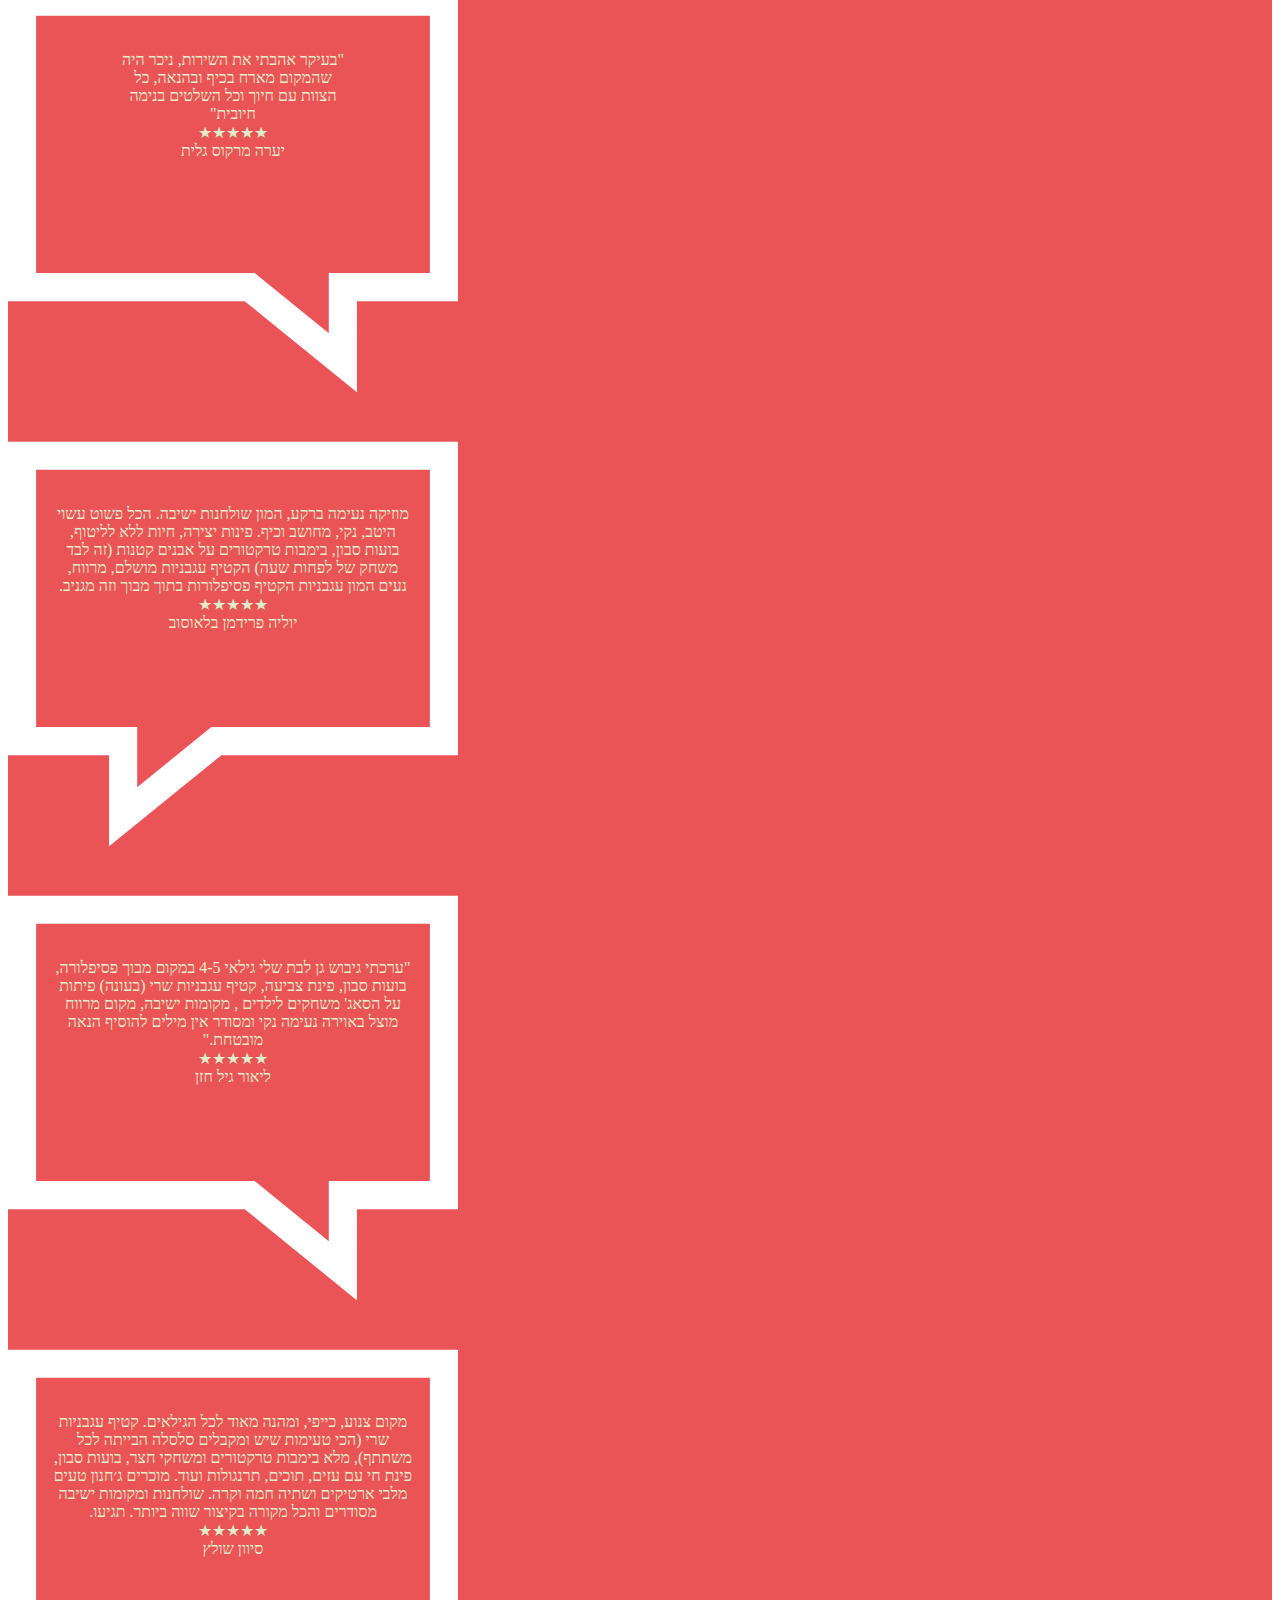
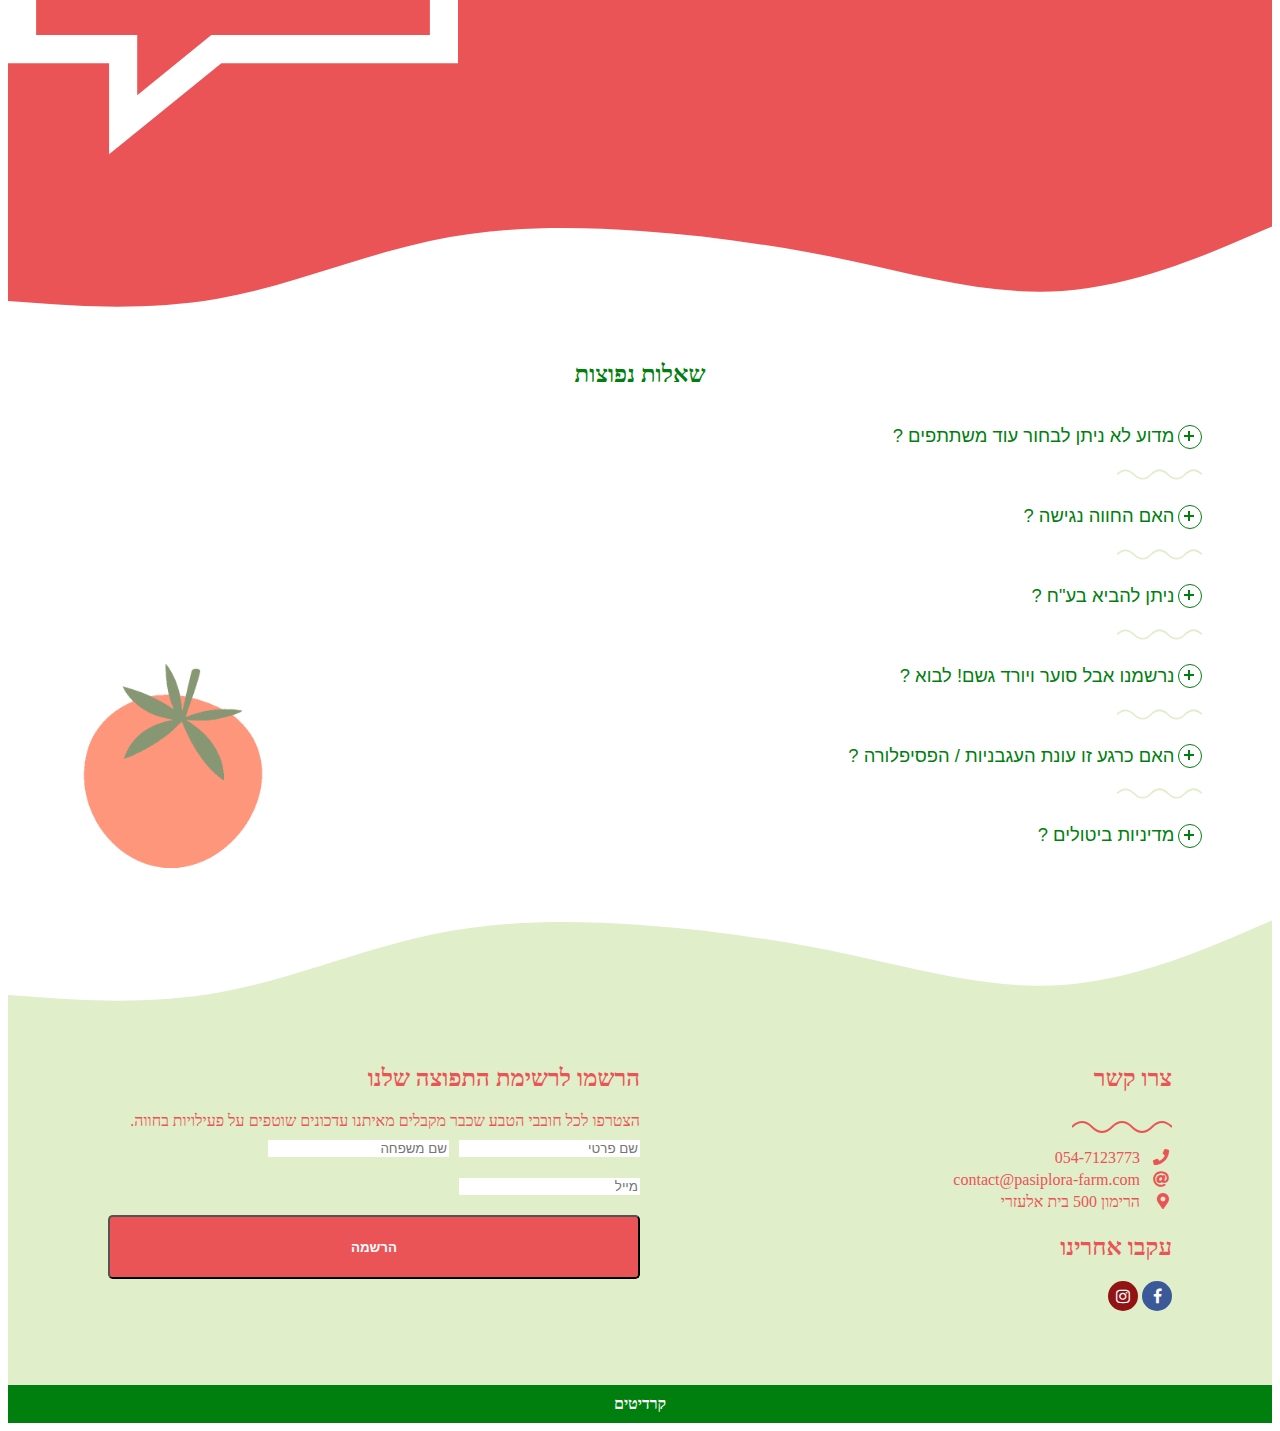
==== commit b6f7250d: "Update farm.html" ====
--- a/farm.html
+++ b/farm.html
@@ -213,7 +213,7 @@
             <picture style="position:absolute; left:70px; bottom:0; width:15%; z-index:0; opacity:0.7;">
                 <img src="images/cherry-tomato.png" style="width:100%;">
             </picture>
-            <div class="accordion">
+            <div id="faq" class="accordion">
                 <div class="accordion-item">
                     <button id="accordion-button-1" aria-expanded="false" style="text-align:right;" onclick="toggleAccordion(this)"><span class="accordion-title">מדוע לא ניתן לבחור עוד משתתפים ?</span><span class="icon" aria-hidden="true"></span></button>
                     <div class="accordion-content">
--- a/css/farm.css
+++ b/css/farm.css
@@ -124,10 +124,7 @@
 }
 
 .accordion .accordion-item {
-    border: 2px solid #E0EECA;
-    margin-top: 10px;
-    border-radius: 0.25rem;
-    padding-right: 5px;
+    border: none;
 }
 
     .accordion .accordion-item button[aria-expanded=true] {
@@ -148,16 +145,10 @@
     outline: none;
 }
 
-    .accordion button:hover, .accordion button:focus {
+    .accordion button:hover {
         cursor: pointer;
         color: #E0EECA;
     }
-
-        .accordion button:hover::after, .accordion button:focus::after {
-            cursor: pointer;
-            color: #E0EECA;
-            border: 1px solid #E0EECA;
-        }
 
     .accordion button .accordion-title {
         padding: 1em 1.5em 1em 0;
@@ -197,10 +188,6 @@
             background: currentColor;
         }
 
-    .accordion button[aria-expanded=true] {
-        color: #E0EECA;
-    }
-
         .accordion button[aria-expanded=true] .icon::after {
             width: 0;
         }
